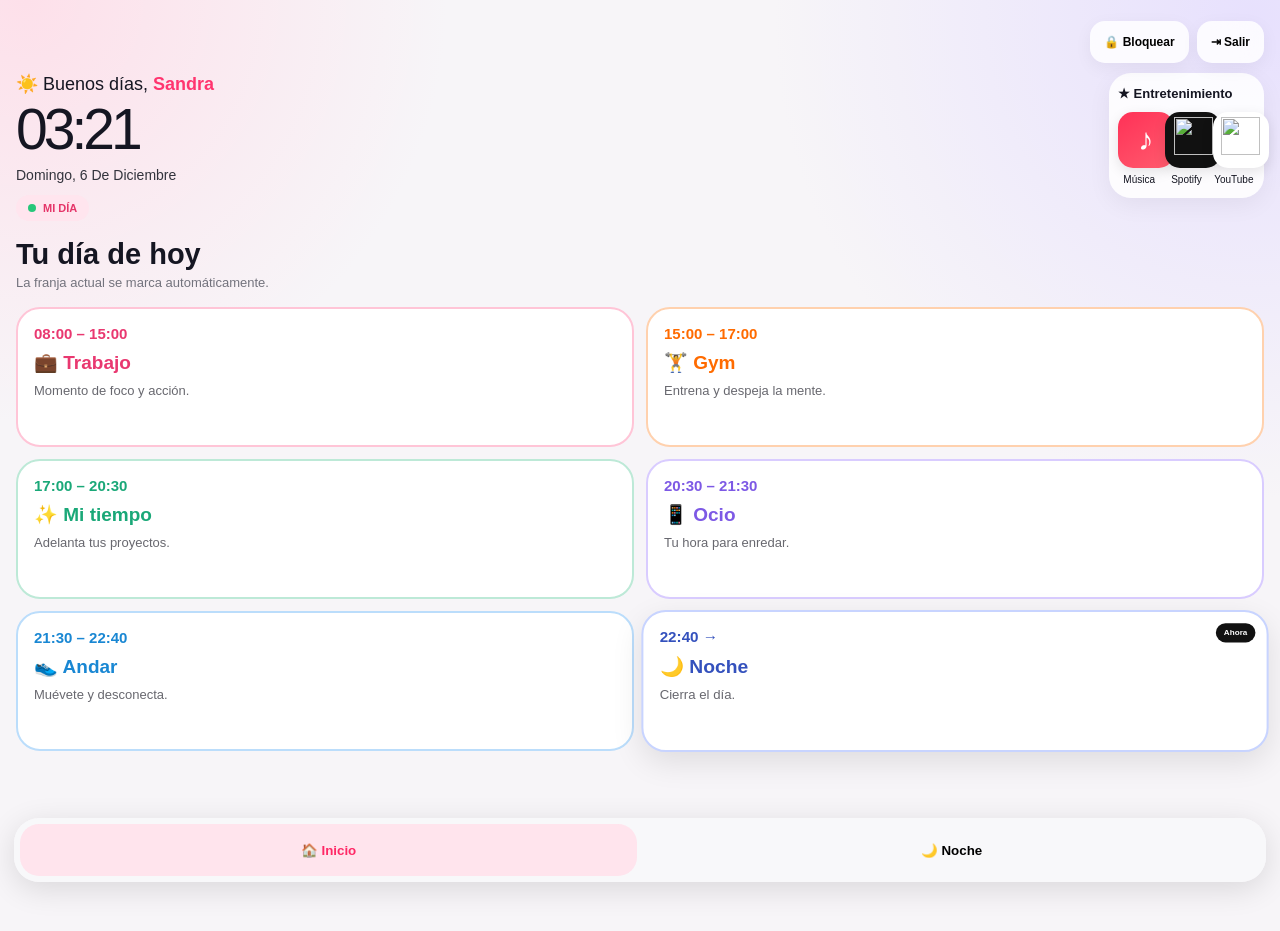
==== index.html @ e6204b16 "Actualizar index.html" ====
<!DOCTYPE html>
<html lang="es">
<head>

<meta charset="UTF-8">

<meta
  name="viewport"
  content="width=device-width, initial-scale=1.0, viewport-fit=cover, user-scalable=no"
>

<meta name="apple-mobile-web-app-capable" content="yes">
<meta name="apple-mobile-web-app-status-bar-style" content="black-translucent">
<meta name="apple-mobile-web-app-title" content="Mi Inicio">

<title>Mi Inicio</title>

<style>

:root{
  --bg:#f7f5f8;
  --card:rgba(255,255,255,.9);
  --text:#151622;
  --secondary:#73737d;
  --pink:#ff356f;
  --purple:#7657ec;
  --green:#22bd7b;
  --orange:#ff7400;
  --blue:#168bd9;
}

*{
  box-sizing:border-box;
  -webkit-tap-highlight-color:transparent;
}

html,
body{
  margin:0;
  min-height:100%;
}

body{
  font-family:
    -apple-system,
    BlinkMacSystemFont,
    "SF Pro Display",
    "Helvetica Neue",
    Arial,
    sans-serif;

  color:var(--text);

  background:
    radial-gradient(
      circle at 2% 0%,
      rgba(255,218,230,.78),
      transparent 27%
    ),
    radial-gradient(
      circle at 98% 2%,
      rgba(226,218,255,.76),
      transparent 31%
    ),
    var(--bg);

  padding:
    calc(env(safe-area-inset-top) + 21px)
    16px
    calc(env(safe-area-inset-bottom) + 180px);
}


/* =========================
   ARRIBA
========================= */

.top-actions{
  display:flex;
  justify-content:flex-end;
  gap:8px;
  margin-bottom:10px;
}

.top-action{
  border:0;
  min-height:42px;
  padding:0 14px;
  border-radius:15px;
  background:rgba(255,255,255,.84);
  backdrop-filter:blur(22px);
  font-size:12px;
  font-weight:700;
  box-shadow:0 5px 18px rgba(0,0,0,.05);
}


/* =========================
   HERO
========================= */

.hero{
  display:grid;
  grid-template-columns:minmax(0,1fr) 155px;
  gap:13px;
  align-items:start;
  margin-bottom:17px;
}

.greeting{
  font-size:18px;
}

.greeting-name{
  color:var(--pink);
  font-weight:750;
}

.big-time{
  margin-top:7px;
  font-size:57px;
  line-height:.95;
  font-weight:520;
  letter-spacing:-4px;
}

.date{
  margin-top:11px;
  color:#33343d;
  font-size:14px;
  text-transform:capitalize;
}

.mode-pill{
  display:inline-flex;
  align-items:center;
  gap:7px;
  margin-top:12px;
  padding:7px 12px;
  border-radius:999px;
  background:#ffe5ee;
  color:#e53569;
  font-size:11px;
  font-weight:850;
  text-transform:uppercase;
}

.mode-dot{
  width:8px;
  height:8px;
  border-radius:50%;
  background:#27c77a;
}


/* =========================
   ENTRETENIMIENTO
========================= */

.entertainment-card{
  padding:13px 9px;
  border-radius:22px;
  background:rgba(255,255,255,.88);
  box-shadow:0 7px 24px rgba(0,0,0,.055);
}

.entertainment-title{
  margin-bottom:11px;
  font-size:13px;
  font-weight:800;
}

.entertainment-grid{
  display:grid;
  grid-template-columns:repeat(3,1fr);
  gap:5px;
}


/* =========================
   GENERALES
========================= */

.mode-screen{
  display:none;
}

.mode-screen.active{
  display:block;
}

.card{
  margin-bottom:15px;
  padding:16px;
  border-radius:24px;
  background:var(--card);
  box-shadow:0 8px 27px rgba(0,0,0,.05);
}

.card-heading{
  display:flex;
  align-items:center;
  justify-content:space-between;
  gap:10px;
  margin-bottom:15px;
}

.heading-left{
  font-size:17px;
  font-weight:850;
}


/* =========================
   APPS
========================= */

.app-grid{
  display:grid;
  grid-template-columns:repeat(4,1fr);
  gap:19px 8px;
}

.app{
  min-width:0;
  text-align:center;
  cursor:pointer;
}

.icon{
  position:relative;
  width:56px;
  height:56px;
  margin:auto;
  display:flex;
  align-items:center;
  justify-content:center;
  overflow:hidden;
  border-radius:15px;
  background:white;
  box-shadow:0 4px 13px rgba(0,0,0,.10);
}

.icon img{
  width:100%;
  height:100%;
  object-fit:contain;
}

.app-name{
  margin-top:6px;
  overflow:hidden;
  white-space:nowrap;
  text-overflow:ellipsis;
  font-size:10px;
}


/* =========================
   ICONOS
========================= */

.whatsapp-icon{
  background:#25D366;
}

.whatsapp-icon img{
  width:78%;
  height:78%;
}

.business-icon{
  background:#25D366;
}

.business-b{
  position:absolute;
  color:white;
  font-size:26px;
  font-weight:900;
}

.phone-icon{
  background:linear-gradient(145deg,#5be36e,#23c844);
  color:white;
  font-size:29px;
}

.time-icon{
  background:linear-gradient(145deg,#56c9a4,#159978);
}

.time-check{
  width:33px;
  height:33px;
  display:flex;
  align-items:center;
  justify-content:center;
  border:4px solid #202d2b;
  border-radius:50%;
  color:#202d2b;
  font-size:20px;
  font-weight:900;
}

.music-icon{
  background:linear-gradient(145deg,#ff3157,#ff5c6e);
  color:white;
  font-size:31px;
}

.spotify-icon{
  background:#111;
}

.spotify-icon img{
  width:83%;
  height:83%;
}

.youtube-icon{
  background:white;
}

.youtube-icon img{
  width:83%;
  height:83%;
}

.chatgpt-icon{
  background:#111;
}

.chatgpt-icon img{
  width:72%;
  height:72%;
  filter:invert(1);
}

.github-icon img,
.teams-icon img,
.outlook-icon img,
.safari-icon img{
  width:88%;
  height:88%;
}

.nuki-icon{
  background:#050505;
}

.nuki-ring{
  width:36px;
  height:36px;
  border:3px solid white;
  border-radius:50%;
}

.wibox-icon{
  background:linear-gradient(#37a6df,#168acb);
  color:white;
  font-size:27px;
  font-weight:900;
}


/* =========================
   APPLE
========================= */

.calendar-icon{
  display:block;
  padding-top:5px;
  background:white;
}

.cal-day{
  color:#e52e39;
  font-size:9px;
  font-weight:900;
}

.cal-number{
  color:#111;
  font-size:28px;
  line-height:32px;
}

.clock-icon{
  background:white;
}

.clock-face{
  width:43px;
  height:43px;
  border-radius:50%;
  border:2px solid #111;
  position:relative;
}

.clock-face:before{
  content:"";
  position:absolute;
  width:2px;
  height:13px;
  left:20px;
  top:8px;
  background:#111;
  transform:rotate(15deg);
  transform-origin:bottom;
}

.clock-face:after{
  content:"";
  position:absolute;
  width:13px;
  height:2px;
  left:20px;
  top:20px;
  background:#111;
  transform:rotate(35deg);
  transform-origin:left;
}

.notes-icon{
  display:block;
  background:white;
}

.notes-yellow{
  height:14px;
  background:#ffd93f;
}

.note-line{
  height:1px;
  margin:7px 7px 0;
  background:#d6d6d6;
}

.find-icon{
  background:
    radial-gradient(
      circle,
      #216be6 0 13%,
      #56d7d0 14% 27%,
      #58bf6c 28% 46%,
      #e5f4ec 47% 59%,
      white 60%
    );
}

.messages-icon{
  background:linear-gradient(#65ed73,#23c745);
  color:white;
  font-size:27px;
}

.password-icon{
  background:#202020;
  color:white;
  font-size:25px;
}

.mail-icon{
  background:linear-gradient(#78beff,#2487eb);
  color:white;
  font-size:27px;
}

.photos-icon{
  background:white;
  font-size:30px;
}

.camera-icon{
  background:linear-gradient(#ececec,#bfc2c6);
}

.camera-lens{
  width:34px;
  height:34px;
  border-radius:50%;
  background:
    radial-gradient(
      circle,
      #161c24 0 18%,
      #3a4964 19% 34%,
      #11151c 35% 55%,
      #83878f 56% 62%,
      #222 63%
    );
}


/* =========================
   GOOGLE
========================= */

.gmail-icon img,
.drive-icon img,
.auth-icon img,
.docs-icon img{
  width:78%;
  height:78%;
}


/* =========================
   GYM
========================= */

.instagram-icon img,
.tiktok-icon img,
.strava-icon img{
  width:100%;
  height:100%;
}

.fitness-icon{
  background:#111;
  color:white;
  font-size:30px;
}

.myenjoy-icon{
  background:#f4553d;
  color:white;
  font-size:30px;
  font-weight:900;
}

.sheets-icon{
  background:#20a464;
  color:white;
  font-size:24px;
  font-weight:850;
}


/* =========================
   INICIO
========================= */

.day-title{
  margin:4px 0 4px;
  font-size:29px;
  font-weight:900;
}

.day-subtitle{
  margin-bottom:17px;
  color:var(--secondary);
  font-size:13px;
}

.day-grid{
  display:grid;
  grid-template-columns:repeat(2,1fr);
  gap:12px;
}

.day-card{
  position:relative;
  min-height:140px;
  padding:16px;
  border-radius:24px;
  background:white;
  border:2px solid #eee;
}

.day-card.current{
  transform:scale(1.015);
  box-shadow:0 10px 30px rgba(0,0,0,.10);
}

.current-badge{
  display:none;
  position:absolute;
  right:11px;
  top:11px;
  padding:5px 8px;
  border-radius:999px;
  background:#111;
  color:white;
  font-size:8px;
  font-weight:850;
}

.day-card.current .current-badge{
  display:block;
}

.day-hours{
  margin-bottom:9px;
  font-size:15px;
  font-weight:900;
}

.day-name{
  margin-bottom:8px;
  font-size:19px;
  font-weight:900;
}

.day-description{
  color:#68686f;
  font-size:13px;
  line-height:1.4;
}

.day-work{
  border-color:#ffc5d7;
}

.day-work .day-hours,
.day-work .day-name{
  color:#e93870;
}

.day-gym{
  border-color:#ffd1ae;
}

.day-gym .day-hours,
.day-gym .day-name{
  color:#ff6b00;
}

.day-personal{
  border-color:#bde9d7;
}

.day-personal .day-hours,
.day-personal .day-name{
  color:#1aa878;
}

.day-ocio{
  border-color:#d9ccff;
}

.day-ocio .day-hours,
.day-ocio .day-name{
  color:#7d59e5;
}

.day-walk{
  border-color:#bbddfb;
}

.day-walk .day-hours,
.day-walk .day-name{
  color:#1987d3;
}

.day-sleep{
  border-color:#c8d4ff;
}

.day-sleep .day-hours,
.day-sleep .day-name{
  color:#3451bd;
}


/* =========================
   POMODORO
========================= */

.pomo-label{
  color:var(--pink);
  font-size:14px;
  font-weight:900;
}

.pomo-layout{
  display:flex;
  align-items:center;
  justify-content:space-between;
  margin-top:12px;
}

.pomo-time{
  font-size:44px;
  letter-spacing:-2px;
}

.pomo-state{
  display:inline-flex;
  margin-top:8px;
  padding:6px 10px;
  border-radius:999px;
  background:#ffe5ed;
  font-size:11px;
}

.pomo-right{
  display:flex;
  align-items:center;
  gap:9px;
}

.play-button{
  width:72px;
  height:72px;
  border-radius:50%;
  border:7px solid #ffdbe6;
  background:white;
  color:var(--pink);
  font-size:26px;
}

.reset-button{
  width:38px;
  height:38px;
  border:0;
  border-radius:50%;
  background:white;
}

.sessions{
  text-align:center;
  color:var(--secondary);
  font-size:11px;
  margin-bottom:7px;
}


/* =========================
   DAILY
========================= */

.daily{
  display:none;
  align-items:center;
  justify-content:space-between;
  margin-bottom:15px;
  padding:14px;
  border-radius:20px;
  background:#f1edff;
}

.daily.show{
  display:flex;
}

.daily-left{
  display:flex;
  align-items:center;
  gap:10px;
}

.daily-logo{
  width:38px;
}

.daily-title{
  color:#4530c9;
  font-size:14px;
  font-weight:850;
}

.daily-subtitle{
  color:#777;
  font-size:11px;
}

.daily-button{
  border:0;
  border-radius:13px;
  padding:9px 12px;
  background:#7657ec;
  color:white;
}


/* =========================
   CONTADOR
========================= */

.slot-timer{
  margin-bottom:17px;
  padding:18px;
  border-radius:24px;
  background:white;
}

.slot-timer-header{
  display:flex;
  justify-content:space-between;
  align-items:center;
}

.slot-title{
  font-size:14px;
  font-weight:850;
}

.slot-status{
  padding:6px 9px;
  border-radius:999px;
  background:#f0eef4;
  font-size:9px;
}

.slot-countdown{
  margin-top:12px;
  font-size:46px;
  letter-spacing:-2px;
}

.slot-end{
  margin-top:8px;
  color:var(--secondary);
  font-size:12px;
}


/* =========================
   DESPLEGABLES
========================= */

.chevron{
  width:32px;
  height:32px;
  border:0;
  border-radius:50%;
  background:#f0f0f3;
  font-size:18px;
}

.chevron.open{
  transform:rotate(180deg);
}

.collapsible{
  max-height:900px;
  overflow:hidden;
  opacity:1;
  transition:.3s;
}

.collapsible.closed{
  max-height:0;
  opacity:0;
}


/* =========================
   TEXTOS PÁGINAS
========================= */

.page-title{
  font-size:30px;
  font-weight:900;
}

.page-subtitle{
  margin:5px 0 20px;
  color:var(--secondary);
  font-size:14px;
}

.ideas{
  display:grid;
  gap:11px;
}

.idea{
  padding:15px;
  border-radius:18px;
  background:white;
}

.strong-message{
  margin-top:16px;
  padding:16px;
  border-radius:19px;
  background:#111;
  color:white;
  font-weight:700;
}


/* =========================
   BLOQUEO
========================= */

.lock-screen{
  position:fixed;
  inset:0;
  z-index:9999;
  display:none;
  align-items:center;
  justify-content:center;
  background:#f5f3f7;
  text-align:center;
}

.lock-screen.show{
  display:flex;
}

.lock-title{
  font-size:30px;
  font-weight:900;
}

.unlock-button{
  margin-top:20px;
  padding:15px 40px;
  border:0;
  border-radius:16px;
  background:#111;
  color:white;
}


/* =========================
   NAV
========================= */

.bottom-nav{
  position:fixed;
  z-index:100;
  left:14px;
  right:14px;
  bottom:calc(env(safe-area-inset-bottom) + 18px);

  display:grid;
  grid-template-columns:1fr 1fr;
  gap:6px;

  padding:6px;

  border-radius:25px;

  background:rgba(248,248,250,.94);
  backdrop-filter:blur(28px);

  box-shadow:0 7px 31px rgba(0,0,0,.12);
}

.bottom-nav button{
  border:0;
  min-height:52px;
  border-radius:19px;
  font-weight:750;
  background:transparent;
}

.bottom-nav button.active{
  background:#ffe4ed;
  color:#ff2866;
}

.current-nav.active{
  background:#111 !important;
  color:white !important;
}


/* =========================
   RESPONSIVE
========================= */

@media(max-width:390px){

  body{
    padding-left:13px;
    padding-right:13px;
    padding-bottom:
      calc(env(safe-area-inset-bottom) + 175px);
  }

  .hero{
    grid-template-columns:minmax(0,1fr) 142px;
    gap:9px;
  }

  .big-time{
    font-size:50px;
  }

  .icon{
    width:51px;
    height:51px;
  }

}

</style>
</head>

<body>


<!-- BLOQUEO -->

<div
  id="lockScreen"
  class="lock-screen"
>
  <div>
    <div style="font-size:50px;">🔒</div>
    <div class="lock-title">Mi Inicio</div>

    <button
      class="unlock-button"
      onclick="unlockApp()"
    >
      Volver a entrar
    </button>
  </div>
</div>


<!-- ARRIBA -->

<div class="top-actions">

  <button
    class="top-action"
    onclick="lockApp()"
  >
    🔒 Bloquear
  </button>

  <button
    class="top-action"
    onclick="lockApp()"
  >
    ⇥ Salir
  </button>

</div>


<!-- HERO -->

<div class="hero">

  <div>

    <div class="greeting">
      ☀️ Buenos días,
      <span class="greeting-name">
        Sandra
      </span>
    </div>

    <div
      id="bigTime"
      class="big-time"
    >
      08:00
    </div>

    <div
      id="date"
      class="date"
    ></div>

    <div class="mode-pill">

      <span class="mode-dot"></span>

      <span id="modeName">
        Mi día
      </span>

    </div>

  </div>


  <!-- ENTRETENIMIENTO -->

  <div class="entertainment-card">

    <div class="entertainment-title">
      ★ Entretenimiento
    </div>

    <div class="entertainment-grid">


      <div
        class="app"
        onclick="launchDirect('music://')"
      >
        <div class="icon music-icon">♪</div>
        <div class="app-name">Música</div>
      </div>


      <div
        class="app"
        onclick="launchDirect('spotify://')"
      >
        <div class="icon spotify-icon">
          <img src="https://api.iconify.design/logos/spotify-icon.svg">
        </div>
        <div class="app-name">Spotify</div>
      </div>


      <div
        class="app"
        onclick="launchDirect('youtube://')"
      >
        <div class="icon youtube-icon">
          <img src="https://api.iconify.design/logos/youtube-icon.svg">
        </div>
        <div class="app-name">YouTube</div>
      </div>


    </div>
  </div>

</div>


<!-- =====================================================
     INICIO
===================================================== -->

<div
  id="homeMode"
  class="mode-screen active"
>

  <h1 class="day-title">
    Tu día de hoy
  </h1>

  <div class="day-subtitle">
    La franja actual se marca automáticamente.
  </div>


  <div class="day-grid">


    <div
      id="day-work"
      class="day-card day-work"
      onclick="showMode('work')"
    >

      <div class="current-badge">
        Ahora
      </div>

      <div class="day-hours">
        08:00 – 15:00
      </div>

      <div class="day-name">
        💼 Trabajo
      </div>

      <div class="day-description">
        Momento de foco y acción.
      </div>

    </div>


    <div
      id="day-gym"
      class="day-card day-gym"
      onclick="showMode('gym')"
    >

      <div class="current-badge">
        Ahora
      </div>

      <div class="day-hours">
        15:00 – 17:00
      </div>

      <div class="day-name">
        🏋️ Gym
      </div>

      <div class="day-description">
        Entrena y despeja la mente.
      </div>

    </div>


    <div
      id="day-personal"
      class="day-card day-personal"
      onclick="showMode('personal')"
    >

      <div class="current-badge">
        Ahora
      </div>

      <div class="day-hours">
        17:00 – 20:30
      </div>

      <div class="day-name">
        ✨ Mi tiempo
      </div>

      <div class="day-description">
        Adelanta tus proyectos.
      </div>

    </div>


    <div
      id="day-ocio"
      class="day-card day-ocio"
      onclick="showMode('ocio')"
    >

      <div class="current-badge">
        Ahora
      </div>

      <div class="day-hours">
        20:30 – 21:30
      </div>

      <div class="day-name">
        📱 Ocio
      </div>

      <div class="day-description">
        Tu hora para enredar.
      </div>

    </div>


    <div
      id="day-walk"
      class="day-card day-walk"
      onclick="showMode('walk')"
    >

      <div class="current-badge">
        Ahora
      </div>

      <div class="day-hours">
        21:30 – 22:40
      </div>

      <div class="day-name">
        👟 Andar
      </div>

      <div class="day-description">
        Muévete y desconecta.
      </div>

    </div>


    <div
      id="day-sleep"
      class="day-card day-sleep"
      onclick="showMode('sleep')"
    >

      <div class="current-badge">
        Ahora
      </div>

      <div class="day-hours">
        22:40 →
      </div>

      <div class="day-name">
        🌙 Noche
      </div>

      <div class="day-description">
        Cierra el día.
      </div>

    </div>


  </div>

</div>


<!-- =====================================================
     TRABAJO
===================================================== -->

<div
  id="workMode"
  class="mode-screen"
>


<!-- DAILY -->

<div
  id="dailyReminder"
  class="daily"
>

  <div class="daily-left">

    <img
      class="daily-logo"
      src="https://api.iconify.design/logos/microsoft-teams.svg"
    >

    <div>

      <div class="daily-title">
        Daily en breve
      </div>

      <div class="daily-subtitle">
        09:00 · Reunión
      </div>

    </div>

  </div>

  <button
    class="daily-button"
    onclick="launchDirect('msteams://')"
  >
    Teams
  </button>

</div>


<!-- POMODORO -->

<div class="card">

  <div class="pomo-label">
    POMODORO
  </div>

  <div class="pomo-layout">

    <div>

      <div
        id="pomoTime"
        class="pomo-time"
      >
        25:00
      </div>

      <div
        id="pomoState"
        class="pomo-state"
      >
        ● Concentración
      </div>

    </div>


    <div class="pomo-right">

      <button
        id="playButton"
        class="play-button"
        onclick="togglePomodoro()"
      >
        ▶
      </button>


      <div>

        <div class="sessions">
          🍅
          <span id="sessions">0</span>
        </div>

        <button
          class="reset-button"
          onclick="resetPomodoro()"
        >
          ↻
        </button>

      </div>

    </div>

  </div>

</div>


<!-- CONECTIVIDAD -->

<section class="card">

<div class="card-heading">
  <div class="heading-left">
    📶 Conectividad
  </div>
</div>


<div class="app-grid">


<!-- WHATSAPP -->

<div
  class="app"
  onclick="launchShortcut('Abrir WhatsApp')"
>

  <div class="icon whatsapp-icon">

    <img
      src="https://api.iconify.design/logos/whatsapp-icon.svg"
    >

  </div>

  <div class="app-name">
    WhatsApp
  </div>

</div>


<!-- BUSINESS -->

<div
  class="app"
  onclick="launchShortcut('Abrir WhatsApp Business')"
>

  <div class="icon business-icon">

    <img
      src="https://api.iconify.design/logos/whatsapp-icon.svg"
      style="width:82%;height:82%;"
    >

    <span class="business-b">
      B
    </span>

  </div>

  <div class="app-name">
    WA Business
  </div>

</div>


<!-- TELÉFONO -->

<div
  class="app"
  onclick="launchShortcut('Abrir Telefono')"
>

  <div class="icon phone-icon">
    ☎
  </div>

  <div class="app-name">
    Llamadas
  </div>

</div>


<!-- TEAMS -->

<div
  class="app"
  onclick="launchDirect('msteams://')"
>

  <div class="icon teams-icon">

    <img
      src="https://api.iconify.design/logos/microsoft-teams.svg"
    >

  </div>

  <div class="app-name">
    Teams
  </div>

</div>


<!-- TIEMPO JORNADA -->

<div
  class="app"
  onclick="launchShortcut('Abrir Tiempo Jornada')"
>

  <div class="icon time-icon">
    <div class="time-check">✓</div>
  </div>

  <div class="app-name">
    Tiempo Jornada
  </div>

</div>


<!-- OUTLOOK -->

<div
  class="app"
  onclick="launchDirect('ms-outlook://')"
>

  <div class="icon outlook-icon">

    <img
      src="https://api.iconify.design/logos/microsoft-outlook.svg"
    >

  </div>

  <div class="app-name">
    Outlook
  </div>

</div>


<!-- GITHUB -->

<div
  class="app"
  onclick="openExternalWeb('https://github.com')"
>

  <div class="icon github-icon">

    <img
      src="https://api.iconify.design/logos/github-icon.svg"
    >

  </div>

  <div class="app-name">
    GitHub
  </div>

</div>


<!-- CHATGPT -->

<div
  class="app"
  onclick="launchWithFallback(
    'chatgpt://',
    null,
    'https://chatgpt.com'
  )"
>

  <div class="icon chatgpt-icon">

    <img
      src="https://api.iconify.design/simple-icons/openai.svg"
    >

  </div>

  <div class="app-name">
    ChatGPT
  </div>

</div>


<!-- SAFARI -->

<div
  class="app"
  onclick="openExternalWeb('https://www.google.com')"
>

  <div class="icon safari-icon">

    <img
      src="https://api.iconify.design/logos/safari.svg"
    >

  </div>

  <div class="app-name">
    Safari
  </div>

</div>


</div>

</section>


<!-- IPHONE -->

<section class="card">

<div class="card-heading">

  <div class="heading-left">
    📱 iPhone
  </div>

  <button
    id="iphoneArrow"
    class="chevron"
    onclick="toggleSection(
      'iphoneApps',
      'iphoneArrow'
    )"
  >
    ⌄
  </button>

</div>


<div
  id="iphoneApps"
  class="collapsible closed"
>

<div class="app-grid">


<!-- Calendario -->

<div
  class="app"
  onclick="launchDirect('calshow://')"
>

  <div class="icon calendar-icon">

    <div class="cal-day">
      HOY
    </div>

    <div
      id="calendarDay"
      class="cal-number"
    >
      18
    </div>

  </div>

  <div class="app-name">
    Calendario
  </div>

</div>


<!-- Reloj -->

<div
  class="app"
  onclick="launchDirect('clock-alarm://')"
>

  <div class="icon clock-icon">

    <div class="clock-face"></div>

  </div>

  <div class="app-name">
    Reloj
  </div>

</div>


<!-- Notas -->

<div
  class="app"
  onclick="launchDirect('mobilenotes://')"
>

  <div class="icon notes-icon">

    <div class="notes-yellow"></div>

    <div class="note-line"></div>
    <div class="note-line"></div>
    <div class="note-line"></div>

  </div>

  <div class="app-name">
    Notas
  </div>

</div>


<!-- Buscar -->

<div
  class="app"
  onclick="launchShortcut('Abrir Buscar')"
>

  <div class="icon find-icon"></div>

  <div class="app-name">
    Buscar
  </div>

</div>


<!-- Mensajes -->

<div
  class="app"
  onclick="launchDirect('sms://')"
>

  <div class="icon messages-icon">
    ●
  </div>

  <div class="app-name">
    Mensajes
  </div>

</div>


<!-- Contraseñas -->

<div
  class="app"
  onclick="launchShortcut('Abrir Contrasenas')"
>

  <div class="icon password-icon">
    🔑
  </div>

  <div class="app-name">
    Contraseñas
  </div>

</div>


<!-- Mail -->

<div
  class="app"
  onclick="launchShortcut('Abrir Mail')"
>

  <div class="icon mail-icon">
    ✉
  </div>

  <div class="app-name">
    Mail
  </div>

</div>


<!-- Fotos -->

<div
  class="app"
  onclick="launchDirect('photos-redirect://')"
>

  <div class="icon photos-icon">
    🌈
  </div>

  <div class="app-name">
    Fotos
  </div>

</div>


<!-- Cámara -->

<div
  class="app"
  onclick="launchShortcut('Abrir Camara')"
>

  <div class="icon camera-icon">

    <div class="camera-lens"></div>

  </div>

  <div class="app-name">
    Cámara
  </div>

</div>


</div>
</div>

</section>


<!-- GOOGLE -->

<section class="card">

<div class="card-heading">

  <div class="heading-left">
    🌈 Google
  </div>

  <button
    id="googleArrow"
    class="chevron"
    onclick="toggleSection(
      'googleApps',
      'googleArrow'
    )"
  >
    ⌄
  </button>

</div>


<div
  id="googleApps"
  class="collapsible closed"
>

<div class="app-grid">


<div
  class="app"
  onclick="launchDirect('googlegmail://')"
>
  <div class="icon gmail-icon">
    <img src="https://api.iconify.design/logos/google-gmail.svg">
  </div>
  <div class="app-name">Gmail</div>
</div>


<div
  class="app"
  onclick="launchDirect('googledrive://')"
>
  <div class="icon drive-icon">
    <img src="https://api.iconify.design/logos/google-drive.svg">
  </div>
  <div class="app-name">Drive</div>
</div>


<div
  class="app"
  onclick="launchDirect('googleauthenticator://')"
>
  <div class="icon auth-icon">
    <img src="https://api.iconify.design/logos/google-icon.svg">
  </div>
  <div class="app-name">Authenticator</div>
</div>


<div
  class="app"
  onclick="launchDirect('googledocs://')"
>
  <div class="icon docs-icon">
    <img src="https://api.iconify.design/logos/google-drive.svg">
  </div>
  <div class="app-name">Documentos</div>
</div>


</div>
</div>

</section>


<!-- PUERTAS -->

<section class="card">

<div class="card-heading">

  <div class="heading-left">
    🚪 Puertas
  </div>

</div>


<div class="app-grid">


<div
  class="app"
  onclick="launchDirect('nuki://')"
>

  <div class="icon nuki-icon">
    <div class="nuki-ring"></div>
  </div>

  <div class="app-name">
    Nuki
  </div>

</div>


<div
  class="app"
  onclick="launchShortcut('Abrir WiBox')"
>

  <div class="icon wibox-icon">
    W
  </div>

  <div class="app-name">
    Wi-Box
  </div>

</div>


</div>

</section>

</div>


<!-- =====================================================
     GYM
===================================================== -->

<div
  id="gymMode"
  class="mode-screen"
>

<div class="slot-timer">

  <div class="slot-timer-header">

    <div class="slot-title">
      Tiempo de Gym
    </div>

    <div
      id="gymTimerStatus"
      class="slot-status"
    >
      15:00 – 17:00
    </div>

  </div>

  <div
    id="gymCountdown"
    class="slot-countdown"
  >
    02:00:00
  </div>

  <div
    id="gymTimerText"
    class="slot-end"
  ></div>

</div>


<div class="card">

  <div class="page-title">
    Gym
  </div>

  <div class="page-subtitle">
    Entrena tu cuerpo y despeja la cabeza.
  </div>


  <div class="app-grid">


<div
  class="app"
  onclick="launchShortcut('Abrir WhatsApp')"
>
  <div class="icon whatsapp-icon">
    <img src="https://api.iconify.design/logos/whatsapp-icon.svg">
  </div>
  <div class="app-name">WhatsApp</div>
</div>


<div
  class="app"
  onclick="launchDirect('music://')"
>
  <div class="icon music-icon">♪</div>
  <div class="app-name">Música</div>
</div>


<div
  class="app"
  onclick="launchDirect('spotify://')"
>
  <div class="icon spotify-icon">
    <img src="https://api.iconify.design/logos/spotify-icon.svg">
  </div>
  <div class="app-name">Spotify</div>
</div>


<div
  class="app"
  onclick="launchDirect('googledrive://')"
>
  <div class="icon drive-icon">
    <img src="https://api.iconify.design/logos/google-drive.svg">
  </div>
  <div class="app-name">Drive</div>
</div>


<div
  class="app"
  onclick="launchDirect('googlesheets://')"
>
  <div class="icon sheets-icon">S</div>
  <div class="app-name">Hojas cálculo</div>
</div>


<div
  class="app"
  onclick="launchShortcut('Abrir Camara')"
>
  <div class="icon camera-icon">
    <div class="camera-lens"></div>
  </div>
  <div class="app-name">Cámara</div>
</div>


<div
  class="app"
  onclick="launchDirect('mobilenotes://')"
>
  <div class="icon notes-icon">
    <div class="notes-yellow"></div>
    <div class="note-line"></div>
  </div>
  <div class="app-name">Notas</div>
</div>


<div
  class="app"
  onclick="launchDirect('photos-redirect://')"
>
  <div class="icon photos-icon">🌈</div>
  <div class="app-name">Fotos</div>
</div>


<div
  class="app"
  onclick="launchDirect('instagram://')"
>
  <div class="icon instagram-icon">
    <img src="https://api.iconify.design/skill-icons/instagram.svg">
  </div>
  <div class="app-name">Instagram</div>
</div>


<div
  class="app"
  onclick="launchDirect('tiktok://')"
>
  <div class="icon tiktok-icon">
    <img src="https://api.iconify.design/logos/tiktok-icon.svg">
  </div>
  <div class="app-name">TikTok</div>
</div>


<div
  class="app"
  onclick="launchShortcut('Abrir Fitness')"
>
  <div class="icon fitness-icon">◎</div>
  <div class="app-name">Fitness</div>
</div>


<div
  class="app"
  onclick="launchShortcut('Abrir My Enjoy')"
>
  <div class="icon myenjoy-icon">e</div>
  <div class="app-name">My Enjoy</div>
</div>


  </div>

</div>

</div>


<!-- =====================================================
     MI TIEMPO
===================================================== -->

<div
  id="personalMode"
  class="mode-screen"
>

<div class="slot-timer">

  <div class="slot-timer-header">

    <div class="slot-title">
      Mi tiempo
    </div>

    <div
      id="personalTimerStatus"
      class="slot-status"
    >
      17:00 – 20:30
    </div>

  </div>

  <div
    id="personalCountdown"
    class="slot-countdown"
  >
    03:30:00
  </div>

  <div
    id="personalTimerText"
    class="slot-end"
  ></div>

</div>


<div class="card">

  <div class="page-title">
    Mi tiempo
  </div>

  <div class="page-subtitle">
    Esta franja es para adelantar tus proyectos y tus cosas.
  </div>

</div>

</div>


<!-- =====================================================
     OCIO
===================================================== -->

<div
  id="ocioMode"
  class="mode-screen"
>

<div class="slot-timer">

  <div class="slot-timer-header">

    <div class="slot-title">
      Tu rato de ocio
    </div>

    <div
      id="ocioTimerStatus"
      class="slot-status"
    >
      20:30 – 21:30
    </div>

  </div>

  <div
    id="ocioCountdown"
    class="slot-countdown"
  >
    01:00:00
  </div>

  <div
    id="ocioTimerText"
    class="slot-end"
  ></div>

</div>


<div class="card">

  <div class="page-title">
    Si quieres enredar, es tu momento.
  </div>

  <div class="page-subtitle">
    Esta hora es para descansar y enredar sin culpa.
  </div>


  <div class="app-grid">


<div
  class="app"
  onclick="launchDirect('instagram://')"
>
  <div class="icon instagram-icon">
    <img src="https://api.iconify.design/skill-icons/instagram.svg">
  </div>
  <div class="app-name">Instagram</div>
</div>


<div
  class="app"
  onclick="launchDirect('tiktok://')"
>
  <div class="icon tiktok-icon">
    <img src="https://api.iconify.design/logos/tiktok-icon.svg">
  </div>
  <div class="app-name">TikTok</div>
</div>


<div
  class="app"
  onclick="launchDirect('youtube://')"
>
  <div class="icon youtube-icon">
    <img src="https://api.iconify.design/logos/youtube-icon.svg">
  </div>
  <div class="app-name">YouTube</div>
</div>


<div
  class="app"
  onclick="launchDirect('spotify://')"
>
  <div class="icon spotify-icon">
    <img src="https://api.iconify.design/logos/spotify-icon.svg">
  </div>
  <div class="app-name">Spotify</div>
</div>


  </div>


  <br>

  <div
    id="ideas"
    class="ideas"
  ></div>


  <div class="strong-message">
    Y ve mentalizándote que vas a ir a andar. No es una elección, es una decisión.
  </div>

</div>

</div>


<!-- =====================================================
     ANDAR
===================================================== -->

<div
  id="walkMode"
  class="mode-screen"
>

<div class="slot-timer">

  <div class="slot-timer-header">

    <div class="slot-title">
      Paseo
    </div>

    <div
      id="walkTimerStatus"
      class="slot-status"
    >
      21:30 – 22:40
    </div>

  </div>

  <div
    id="walkCountdown"
    class="slot-countdown"
  >
    01:10:00
  </div>

  <div
    id="walkTimerText"
    class="slot-end"
  ></div>

</div>


<div class="card">

  <div class="page-title">
    Andar
  </div>

  <div class="app-grid">


<div
  class="app"
  onclick="launchDirect('strava://')"
>
  <div class="icon strava-icon">
    <img src="https://api.iconify.design/logos/strava-icon.svg">
  </div>
  <div class="app-name">Strava</div>
</div>


<div
  class="app"
  onclick="launchDirect('music://')"
>
  <div class="icon music-icon">♪</div>
  <div class="app-name">Música</div>
</div>


<div
  class="app"
  onclick="launchDirect('spotify://')"
>
  <div class="icon spotify-icon">
    <img src="https://api.iconify.design/logos/spotify-icon.svg">
  </div>
  <div class="app-name">Spotify</div>
</div>


<div
  class="app"
  onclick="launchShortcut('Abrir Fitness')"
>
  <div class="icon fitness-icon">◎</div>
  <div class="app-name">Fitness</div>
</div>


  </div>

</div>

</div>


<!-- =====================================================
     NOCHE
===================================================== -->

<div
  id="sleepMode"
  class="mode-screen"
>

<div class="card">

  <div class="page-title">
    Ala guapa.
  </div>

  <div class="page-subtitle">
    A ducharte, skincare, dientes y a dormir.
  </div>


  <div class="ideas">

    <div class="idea">
      🚿 Ducha
    </div>

    <div class="idea">
      🧴 Skincare
    </div>

    <div class="idea">
      🪥 Dientes
    </div>

    <div class="idea">
      🎒 Preparar mañana
    </div>

    <div class="idea">
      🌙 A dormir
    </div>

  </div>

</div>

</div>


<!-- NAV -->

<nav class="bottom-nav">

<button
  id="homeButton"
  class="active"
  onclick="showHome()"
>
  🏠 Inicio
</button>


<button
  id="currentModeButton"
  class="current-nav"
  onclick="openCurrentMode()"
>
  💼 Trabajo
</button>

</nav>


<script>

/* ==============================
   HORARIO
============================== */

const schedule={

  work:{
    start:480,
    end:900,
    label:"Trabajo",
    icon:"💼",
    page:"workMode",
    card:"day-work"
  },

  gym:{
    start:900,
    end:1020,
    label:"Gym",
    icon:"🏋️",
    page:"gymMode",
    card:"day-gym"
  },

  personal:{
    start:1020,
    end:1230,
    label:"Mi tiempo",
    icon:"✨",
    page:"personalMode",
    card:"day-personal"
  },

  ocio:{
    start:1230,
    end:1290,
    label:"Ocio",
    icon:"📱",
    page:"ocioMode",
    card:"day-ocio"
  },

  walk:{
    start:1290,
    end:1360,
    label:"Andar",
    icon:"👟",
    page:"walkMode",
    card:"day-walk"
  },

  sleep:{
    start:1360,
    end:1440,
    label:"Noche",
    icon:"🌙",
    page:"sleepMode",
    card:"day-sleep"
  }

};


let currentScheduleMode="work";
let viewedMode="home";


function getCurrentMode(){

  const now=new Date();

  const minutes=
    now.getHours()*60+
    now.getMinutes();

  if(minutes>=480 && minutes<900)
    return "work";

  if(minutes>=900 && minutes<1020)
    return "gym";

  if(minutes>=1020 && minutes<1230)
    return "personal";

  if(minutes>=1230 && minutes<1290)
    return "ocio";

  if(minutes>=1290 && minutes<1360)
    return "walk";

  return "sleep";

}


/* ==============================
   LANZADOR DE APPS
============================== */

/*
  Usamos un enlace real creado en el momento
  en vez de location.href directamente.
  En las web apps de iOS suele comportarse
  mejor para esquemas externos.
*/

function navigateExternal(url){

  const link=
    document.createElement("a");

  link.href=url;

  link.style.display="none";

  document.body.appendChild(link);

  link.click();

  setTimeout(
    ()=>link.remove(),
    500
  );

}


/*
  APP DIRECTA
*/

function launchDirect(url){

  navigateExternal(url);

}


/*
  ATAJO
*/

function launchShortcut(name){

  const url=
    "shortcuts://run-shortcut?name="
    +
    encodeURIComponent(name);

  navigateExternal(url);

}


/*
  Intenta app directa.

  Si iOS no sale de Mi Inicio,
  después intenta el fallback.
*/

function launchWithFallback(
  directUrl,
  shortcutName=null,
  webUrl=null
){

  let leftPage=false;


  function visibility(){

    if(document.hidden){

      leftPage=true;

    }

  }


  document.addEventListener(
    "visibilitychange",
    visibility,
    {
      once:true
    }
  );


  if(directUrl){

    navigateExternal(
      directUrl
    );

  }


  setTimeout(
    ()=>{

      if(leftPage){
        return;
      }


      if(shortcutName){

        launchShortcut(
          shortcutName
        );

        return;

      }


      if(webUrl){

        openExternalWeb(
          webUrl
        );

      }

    },
    900
  );

}


/*
  En una PWA esto intenta sacar
  el enlace fuera de Mi Inicio.
*/

function openExternalWeb(url){

  const link=
    document.createElement("a");

  link.href=url;

  link.target="_blank";

  link.rel="noopener";

  document.body.appendChild(link);

  link.click();

  link.remove();

}


/* ==============================
   RELOJ
============================== */

function updateClock(){

  const now=new Date();


  document.getElementById(
    "bigTime"
  ).textContent=
    now.toLocaleTimeString(
      "es-ES",
      {
        hour:"2-digit",
        minute:"2-digit"
      }
    );


  document.getElementById(
    "date"
  ).textContent=
    now.toLocaleDateString(
      "es-ES",
      {
        weekday:"long",
        day:"numeric",
        month:"long"
      }
    );


  document.getElementById(
    "calendarDay"
  ).textContent=
    now.getDate();


  currentScheduleMode=
    getCurrentMode();


  updateCurrentModeUI();

  updateDaily();

  updateSlotTimers();

}


/* ==============================
   NAV
============================== */

function updateCurrentModeUI(){

  const data=
    schedule[
      currentScheduleMode
    ];


  document.getElementById(
    "currentModeButton"
  ).innerHTML=
    data.icon+
    " "+
    data.label;


  document.querySelectorAll(
    ".day-card"
  ).forEach(
    card=>
      card.classList.remove(
        "current"
      )
  );


  document.getElementById(
    data.card
  ).classList.add(
    "current"
  );

}


function hidePages(){

  document.querySelectorAll(
    ".mode-screen"
  ).forEach(
    page=>
      page.classList.remove(
        "active"
      )
  );

}


function showHome(){

  hidePages();

  viewedMode="home";


  document.getElementById(
    "homeMode"
  ).classList.add(
    "active"
  );


  document.getElementById(
    "homeButton"
  ).classList.add(
    "active"
  );


  document.getElementById(
    "currentModeButton"
  ).classList.remove(
    "active"
  );


  document.getElementById(
    "modeName"
  ).textContent=
    "Mi día";


  window.scrollTo(
    0,
    0
  );

}


function showMode(mode){

  hidePages();


  viewedMode=mode;


  const data=
    schedule[mode];


  document.getElementById(
    data.page
  ).classList.add(
    "active"
  );


  document.getElementById(
    "homeButton"
  ).classList.remove(
    "active"
  );


  document.getElementById(
    "currentModeButton"
  ).classList.toggle(
    "active",
    mode===currentScheduleMode
  );


  document.getElementById(
    "modeName"
  ).textContent=
    data.label;


  if(mode==="ocio")
    renderIdeas();


  updateDaily();

  updateSlotTimers();


  window.scrollTo(
    0,
    0
  );

}


function openCurrentMode(){

  currentScheduleMode=
    getCurrentMode();

  showMode(
    currentScheduleMode
  );

}


/* ==============================
   DAILY
============================== */

function updateDaily(){

  const now=new Date();

  const h=now.getHours();

  const m=now.getMinutes();


  const active=

    viewedMode==="work"

    &&

    (
      (h===8 && m>=50)
      ||
      (h===9 && m<=30)
    );


  document.getElementById(
    "dailyReminder"
  ).classList.toggle(
    "show",
    active
  );

}


/* ==============================
   CONTADORES
============================== */

function formatDuration(seconds){

  const h=
    Math.floor(
      seconds/3600
    );

  const m=
    Math.floor(
      (seconds%3600)/60
    );

  const s=
    seconds%60;


  return(
    String(h).padStart(2,"0")
    +":"
    +String(m).padStart(2,"0")
    +":"
    +String(s).padStart(2,"0")
  );

}


function updateTimer(
  mode,
  countdownId,
  statusId,
  textId
){

  const data=
    schedule[mode];

  const now=
    new Date();


  const current=
    now.getHours()*60+
    now.getMinutes();


  const countdown=
    document.getElementById(
      countdownId
    );


  const status=
    document.getElementById(
      statusId
    );


  const text=
    document.getElementById(
      textId
    );


  if(current<data.start){

    countdown.textContent=
      formatDuration(
        (data.end-data.start)*60
      );

    status.textContent=
      "Pendiente";

    text.textContent=
      "Todavía no ha empezado";

    return;

  }


  if(
    current>=data.start
    &&
    current<data.end
  ){

    const end=
      new Date();


    end.setHours(
      Math.floor(
        data.end/60
      ),
      data.end%60,
      0,
      0
    );


    const seconds=
      Math.max(
        0,
        Math.floor(
          (end-now)/1000
        )
      );


    countdown.textContent=
      formatDuration(
        seconds
      );


    status.textContent=
      "Ahora";


    text.textContent=
      "Tiempo restante";


    return;

  }


  countdown.textContent=
    "00:00:00";

  status.textContent=
    "Finalizado";

  text.textContent=
    "Terminado por hoy";

}


function updateSlotTimers(){

  updateTimer(
    "gym",
    "gymCountdown",
    "gymTimerStatus",
    "gymTimerText"
  );


  updateTimer(
    "personal",
    "personalCountdown",
    "personalTimerStatus",
    "personalTimerText"
  );


  updateTimer(
    "ocio",
    "ocioCountdown",
    "ocioTimerStatus",
    "ocioTimerText"
  );


  updateTimer(
    "walk",
    "walkCountdown",
    "walkTimerStatus",
    "walkTimerText"
  );

}


/* ==============================
   DESPLEGABLES
============================== */

function toggleSection(
  sectionId,
  arrowId
){

  document.getElementById(
    sectionId
  ).classList.toggle(
    "closed"
  );


  document.getElementById(
    arrowId
  ).classList.toggle(
    "open"
  );

}


/* ==============================
   OCIO
============================== */

const ideaPool=[

  "Lee 15 páginas de un libro.",

  "Investiga la moda de un año concreto.",

  "Descubre cómo se vestía en otra década.",

  "Investiga una civilización antigua.",

  "Descubre una ciudad nueva.",

  "Busca un acontecimiento histórico.",

  "Investiga sobre arte o arquitectura.",

  "Descubre algo curioso del mundo."

];


function renderIdeas(){

  const container=
    document.getElementById(
      "ideas"
    );


  container.innerHTML="";


  [...ideaPool]
    .sort(
      ()=>Math.random()-.5
    )
    .slice(
      0,
      3
    )
    .forEach(
      text=>{

        const item=
          document.createElement(
            "div"
          );

        item.className=
          "idea";

        item.textContent=
          text;

        container.appendChild(
          item
        );

      }
    );

}


/* ==============================
   POMODORO
============================== */

let pomoSeconds=
  25*60;

let pomoRunning=false;

let pomoBreak=false;

let pomoInterval=null;


let sessions=
  Number(
    localStorage.getItem(
      "pomodoroSessions"
    )
    ||
    0
  );


document.getElementById(
  "sessions"
).textContent=
  sessions;


function drawPomodoro(){

  const m=
    Math.floor(
      pomoSeconds/60
    );

  const s=
    pomoSeconds%60;


  document.getElementById(
    "pomoTime"
  ).textContent=
    String(m).padStart(2,"0")
    +":"
    +String(s).padStart(2,"0");

}


function togglePomodoro(){

  if(pomoRunning){

    clearInterval(
      pomoInterval
    );

    pomoRunning=false;

    document.getElementById(
      "playButton"
    ).textContent="▶";

    return;

  }


  pomoRunning=true;

  document.getElementById(
    "playButton"
  ).textContent="Ⅱ";


  pomoInterval=
    setInterval(
      ()=>{

        pomoSeconds--;

        drawPomodoro();


        if(pomoSeconds<=0){

          clearInterval(
            pomoInterval
          );

          pomoRunning=false;


          if(!pomoBreak){

            sessions++;

            localStorage.setItem(
              "pomodoroSessions",
              sessions
            );


            document.getElementById(
              "sessions"
            ).textContent=
              sessions;


            pomoBreak=true;

            pomoSeconds=
              5*60;


            document.getElementById(
              "pomoState"
            ).textContent=
              "● Descanso";

          }

          else{

            pomoBreak=false;

            pomoSeconds=
              25*60;


            document.getElementById(
              "pomoState"
            ).textContent=
              "● Concentración";

          }


          document.getElementById(
            "playButton"
          ).textContent=
            "▶";


          drawPomodoro();

        }

      },
      1000
    );

}


function resetPomodoro(){

  clearInterval(
    pomoInterval
  );

  pomoRunning=false;

  pomoBreak=false;

  pomoSeconds=
    25*60;


  document.getElementById(
    "playButton"
  ).textContent=
    "▶";


  document.getElementById(
    "pomoState"
  ).textContent=
    "● Concentración";


  drawPomodoro();

}


/* ==============================
   BLOQUEO
============================== */

function lockApp(){

  document.getElementById(
    "lockScreen"
  ).classList.add(
    "show"
  );

}


function unlockApp(){

  document.getElementById(
    "lockScreen"
  ).classList.remove(
    "show"
  );

}


/* ==============================
   INICIO
============================== */

currentScheduleMode=
  getCurrentMode();


showHome();

updateClock();

drawPomodoro();

renderIdeas();


setInterval(
  updateClock,
  1000
);

</script>

</body>
</html>
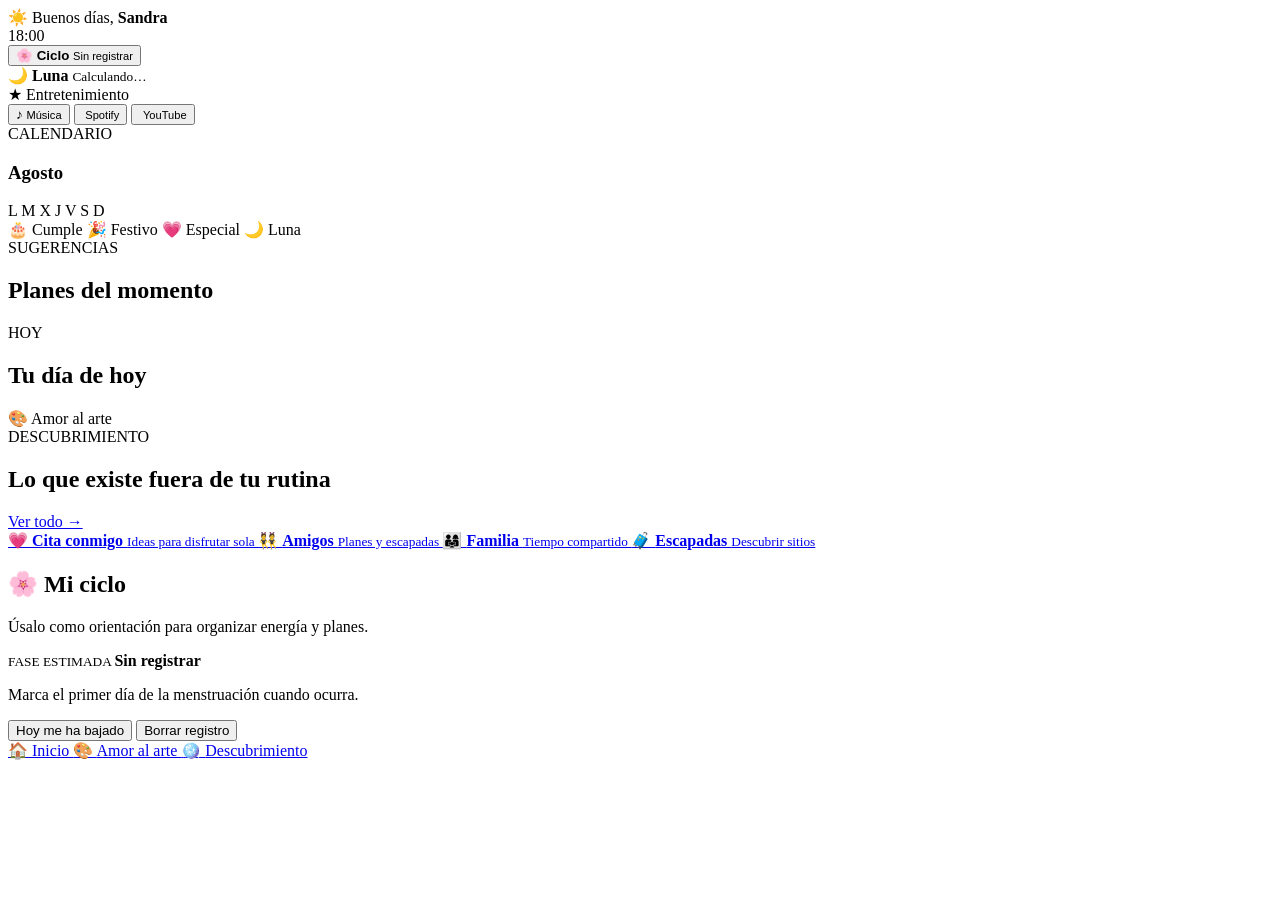
==== commit 5d30f69c: "Actualizar index.html" ====
--- a/index.html
+++ b/index.html
@@ -1,1074 +1,99 @@
 <!DOCTYPE html>
 <html lang="es">
 <head>
-
-<meta charset="UTF-8">
-
-<meta
-  name="viewport"
-  content="width=device-width, initial-scale=1.0, viewport-fit=cover, user-scalable=no"
->
-
-<meta name="apple-mobile-web-app-capable" content="yes">
-<meta name="apple-mobile-web-app-status-bar-style" content="black-translucent">
-<meta name="apple-mobile-web-app-title" content="Mi Inicio">
-
-<title>Mi Inicio</title>
-
-<style>
-
-:root{
-  --bg:#f7f5f8;
-  --card:rgba(255,255,255,.9);
-  --text:#151622;
-  --secondary:#73737d;
-  --pink:#ff356f;
-  --purple:#7657ec;
-  --green:#22bd7b;
-  --orange:#ff7400;
-  --blue:#168bd9;
-}
-
-*{
-  box-sizing:border-box;
-  -webkit-tap-highlight-color:transparent;
-}
-
-html,
-body{
-  margin:0;
-  min-height:100%;
-}
-
-body{
-  font-family:
-    -apple-system,
-    BlinkMacSystemFont,
-    "SF Pro Display",
-    "Helvetica Neue",
-    Arial,
-    sans-serif;
-
-  color:var(--text);
-
-  background:
-    radial-gradient(
-      circle at 2% 0%,
-      rgba(255,218,230,.78),
-      transparent 27%
-    ),
-    radial-gradient(
-      circle at 98% 2%,
-      rgba(226,218,255,.76),
-      transparent 31%
-    ),
-    var(--bg);
-
-  padding:
-    calc(env(safe-area-inset-top) + 21px)
-    16px
-    calc(env(safe-area-inset-bottom) + 180px);
-}
-
-
-/* =========================
-   ARRIBA
-========================= */
-
-.top-actions{
-  display:flex;
-  justify-content:flex-end;
-  gap:8px;
-  margin-bottom:10px;
-}
-
-.top-action{
-  border:0;
-  min-height:42px;
-  padding:0 14px;
-  border-radius:15px;
-  background:rgba(255,255,255,.84);
-  backdrop-filter:blur(22px);
-  font-size:12px;
-  font-weight:700;
-  box-shadow:0 5px 18px rgba(0,0,0,.05);
-}
-
-
-/* =========================
-   HERO
-========================= */
-
-.hero{
-  display:grid;
-  grid-template-columns:minmax(0,1fr) 155px;
-  gap:13px;
-  align-items:start;
-  margin-bottom:17px;
-}
-
-.greeting{
-  font-size:18px;
-}
-
-.greeting-name{
-  color:var(--pink);
-  font-weight:750;
-}
-
-.big-time{
-  margin-top:7px;
-  font-size:57px;
-  line-height:.95;
-  font-weight:520;
-  letter-spacing:-4px;
-}
-
-.date{
-  margin-top:11px;
-  color:#33343d;
-  font-size:14px;
-  text-transform:capitalize;
-}
-
-.mode-pill{
-  display:inline-flex;
-  align-items:center;
-  gap:7px;
-  margin-top:12px;
-  padding:7px 12px;
-  border-radius:999px;
-  background:#ffe5ee;
-  color:#e53569;
-  font-size:11px;
-  font-weight:850;
-  text-transform:uppercase;
-}
-
-.mode-dot{
-  width:8px;
-  height:8px;
-  border-radius:50%;
-  background:#27c77a;
-}
-
-
-/* =========================
-   ENTRETENIMIENTO
-========================= */
-
-.entertainment-card{
-  padding:13px 9px;
-  border-radius:22px;
-  background:rgba(255,255,255,.88);
-  box-shadow:0 7px 24px rgba(0,0,0,.055);
-}
-
-.entertainment-title{
-  margin-bottom:11px;
-  font-size:13px;
-  font-weight:800;
-}
-
-.entertainment-grid{
-  display:grid;
-  grid-template-columns:repeat(3,1fr);
-  gap:5px;
-}
-
-
-/* =========================
-   GENERALES
-========================= */
-
-.mode-screen{
-  display:none;
-}
-
-.mode-screen.active{
-  display:block;
-}
-
-.card{
-  margin-bottom:15px;
-  padding:16px;
-  border-radius:24px;
-  background:var(--card);
-  box-shadow:0 8px 27px rgba(0,0,0,.05);
-}
-
-.card-heading{
-  display:flex;
-  align-items:center;
-  justify-content:space-between;
-  gap:10px;
-  margin-bottom:15px;
-}
-
-.heading-left{
-  font-size:17px;
-  font-weight:850;
-}
-
-
-/* =========================
-   APPS
-========================= */
-
-.app-grid{
-  display:grid;
-  grid-template-columns:repeat(4,1fr);
-  gap:19px 8px;
-}
-
-.app{
-  min-width:0;
-  text-align:center;
-  cursor:pointer;
-}
-
-.icon{
-  position:relative;
-  width:56px;
-  height:56px;
-  margin:auto;
-  display:flex;
-  align-items:center;
-  justify-content:center;
-  overflow:hidden;
-  border-radius:15px;
-  background:white;
-  box-shadow:0 4px 13px rgba(0,0,0,.10);
-}
-
-.icon img{
-  width:100%;
-  height:100%;
-  object-fit:contain;
-}
-
-.app-name{
-  margin-top:6px;
-  overflow:hidden;
-  white-space:nowrap;
-  text-overflow:ellipsis;
-  font-size:10px;
-}
-
-
-/* =========================
-   ICONOS
-========================= */
-
-.whatsapp-icon{
-  background:#25D366;
-}
-
-.whatsapp-icon img{
-  width:78%;
-  height:78%;
-}
-
-.business-icon{
-  background:#25D366;
-}
-
-.business-b{
-  position:absolute;
-  color:white;
-  font-size:26px;
-  font-weight:900;
-}
-
-.phone-icon{
-  background:linear-gradient(145deg,#5be36e,#23c844);
-  color:white;
-  font-size:29px;
-}
-
-.time-icon{
-  background:linear-gradient(145deg,#56c9a4,#159978);
-}
-
-.time-check{
-  width:33px;
-  height:33px;
-  display:flex;
-  align-items:center;
-  justify-content:center;
-  border:4px solid #202d2b;
-  border-radius:50%;
-  color:#202d2b;
-  font-size:20px;
-  font-weight:900;
-}
-
-.music-icon{
-  background:linear-gradient(145deg,#ff3157,#ff5c6e);
-  color:white;
-  font-size:31px;
-}
-
-.spotify-icon{
-  background:#111;
-}
-
-.spotify-icon img{
-  width:83%;
-  height:83%;
-}
-
-.youtube-icon{
-  background:white;
-}
-
-.youtube-icon img{
-  width:83%;
-  height:83%;
-}
-
-.chatgpt-icon{
-  background:#111;
-}
-
-.chatgpt-icon img{
-  width:72%;
-  height:72%;
-  filter:invert(1);
-}
-
-.github-icon img,
-.teams-icon img,
-.outlook-icon img,
-.safari-icon img{
-  width:88%;
-  height:88%;
-}
-
-.nuki-icon{
-  background:#050505;
-}
-
-.nuki-ring{
-  width:36px;
-  height:36px;
-  border:3px solid white;
-  border-radius:50%;
-}
-
-.wibox-icon{
-  background:linear-gradient(#37a6df,#168acb);
-  color:white;
-  font-size:27px;
-  font-weight:900;
-}
-
-
-/* =========================
-   APPLE
-========================= */
-
-.calendar-icon{
-  display:block;
-  padding-top:5px;
-  background:white;
-}
-
-.cal-day{
-  color:#e52e39;
-  font-size:9px;
-  font-weight:900;
-}
-
-.cal-number{
-  color:#111;
-  font-size:28px;
-  line-height:32px;
-}
-
-.clock-icon{
-  background:white;
-}
-
-.clock-face{
-  width:43px;
-  height:43px;
-  border-radius:50%;
-  border:2px solid #111;
-  position:relative;
-}
-
-.clock-face:before{
-  content:"";
-  position:absolute;
-  width:2px;
-  height:13px;
-  left:20px;
-  top:8px;
-  background:#111;
-  transform:rotate(15deg);
-  transform-origin:bottom;
-}
-
-.clock-face:after{
-  content:"";
-  position:absolute;
-  width:13px;
-  height:2px;
-  left:20px;
-  top:20px;
-  background:#111;
-  transform:rotate(35deg);
-  transform-origin:left;
-}
-
-.notes-icon{
-  display:block;
-  background:white;
-}
-
-.notes-yellow{
-  height:14px;
-  background:#ffd93f;
-}
-
-.note-line{
-  height:1px;
-  margin:7px 7px 0;
-  background:#d6d6d6;
-}
-
-.find-icon{
-  background:
-    radial-gradient(
-      circle,
-      #216be6 0 13%,
-      #56d7d0 14% 27%,
-      #58bf6c 28% 46%,
-      #e5f4ec 47% 59%,
-      white 60%
-    );
-}
-
-.messages-icon{
-  background:linear-gradient(#65ed73,#23c745);
-  color:white;
-  font-size:27px;
-}
-
-.password-icon{
-  background:#202020;
-  color:white;
-  font-size:25px;
-}
-
-.mail-icon{
-  background:linear-gradient(#78beff,#2487eb);
-  color:white;
-  font-size:27px;
-}
-
-.photos-icon{
-  background:white;
-  font-size:30px;
-}
-
-.camera-icon{
-  background:linear-gradient(#ececec,#bfc2c6);
-}
-
-.camera-lens{
-  width:34px;
-  height:34px;
-  border-radius:50%;
-  background:
-    radial-gradient(
-      circle,
-      #161c24 0 18%,
-      #3a4964 19% 34%,
-      #11151c 35% 55%,
-      #83878f 56% 62%,
-      #222 63%
-    );
-}
-
-
-/* =========================
-   GOOGLE
-========================= */
-
-.gmail-icon img,
-.drive-icon img,
-.auth-icon img,
-.docs-icon img{
-  width:78%;
-  height:78%;
-}
-
-
-/* =========================
-   GYM
-========================= */
-
-.instagram-icon img,
-.tiktok-icon img,
-.strava-icon img{
-  width:100%;
-  height:100%;
-}
-
-.fitness-icon{
-  background:#111;
-  color:white;
-  font-size:30px;
-}
-
-.myenjoy-icon{
-  background:#f4553d;
-  color:white;
-  font-size:30px;
-  font-weight:900;
-}
-
-.sheets-icon{
-  background:#20a464;
-  color:white;
-  font-size:24px;
-  font-weight:850;
-}
-
-
-/* =========================
-   INICIO
-========================= */
-
-.day-title{
-  margin:4px 0 4px;
-  font-size:29px;
-  font-weight:900;
-}
-
-.day-subtitle{
-  margin-bottom:17px;
-  color:var(--secondary);
-  font-size:13px;
-}
-
-.day-grid{
-  display:grid;
-  grid-template-columns:repeat(2,1fr);
-  gap:12px;
-}
-
-.day-card{
-  position:relative;
-  min-height:140px;
-  padding:16px;
-  border-radius:24px;
-  background:white;
-  border:2px solid #eee;
-}
-
-.day-card.current{
-  transform:scale(1.015);
-  box-shadow:0 10px 30px rgba(0,0,0,.10);
-}
-
-.current-badge{
-  display:none;
-  position:absolute;
-  right:11px;
-  top:11px;
-  padding:5px 8px;
-  border-radius:999px;
-  background:#111;
-  color:white;
-  font-size:8px;
-  font-weight:850;
-}
-
-.day-card.current .current-badge{
-  display:block;
-}
-
-.day-hours{
-  margin-bottom:9px;
-  font-size:15px;
-  font-weight:900;
-}
-
-.day-name{
-  margin-bottom:8px;
-  font-size:19px;
-  font-weight:900;
-}
-
-.day-description{
-  color:#68686f;
-  font-size:13px;
-  line-height:1.4;
-}
-
-.day-work{
-  border-color:#ffc5d7;
-}
-
-.day-work .day-hours,
-.day-work .day-name{
-  color:#e93870;
-}
-
-.day-gym{
-  border-color:#ffd1ae;
-}
-
-.day-gym .day-hours,
-.day-gym .day-name{
-  color:#ff6b00;
-}
-
-.day-personal{
-  border-color:#bde9d7;
-}
-
-.day-personal .day-hours,
-.day-personal .day-name{
-  color:#1aa878;
-}
-
-.day-ocio{
-  border-color:#d9ccff;
-}
-
-.day-ocio .day-hours,
-.day-ocio .day-name{
-  color:#7d59e5;
-}
-
-.day-walk{
-  border-color:#bbddfb;
-}
-
-.day-walk .day-hours,
-.day-walk .day-name{
-  color:#1987d3;
-}
-
-.day-sleep{
-  border-color:#c8d4ff;
-}
-
-.day-sleep .day-hours,
-.day-sleep .day-name{
-  color:#3451bd;
-}
-
-
-/* =========================
-   POMODORO
-========================= */
-
-.pomo-label{
-  color:var(--pink);
-  font-size:14px;
-  font-weight:900;
-}
-
-.pomo-layout{
-  display:flex;
-  align-items:center;
-  justify-content:space-between;
-  margin-top:12px;
-}
-
-.pomo-time{
-  font-size:44px;
-  letter-spacing:-2px;
-}
-
-.pomo-state{
-  display:inline-flex;
-  margin-top:8px;
-  padding:6px 10px;
-  border-radius:999px;
-  background:#ffe5ed;
-  font-size:11px;
-}
-
-.pomo-right{
-  display:flex;
-  align-items:center;
-  gap:9px;
-}
-
-.play-button{
-  width:72px;
-  height:72px;
-  border-radius:50%;
-  border:7px solid #ffdbe6;
-  background:white;
-  color:var(--pink);
-  font-size:26px;
-}
-
-.reset-button{
-  width:38px;
-  height:38px;
-  border:0;
-  border-radius:50%;
-  background:white;
-}
-
-.sessions{
-  text-align:center;
-  color:var(--secondary);
-  font-size:11px;
-  margin-bottom:7px;
-}
-
-
-/* =========================
-   DAILY
-========================= */
-
-.daily{
-  display:none;
-  align-items:center;
-  justify-content:space-between;
-  margin-bottom:15px;
-  padding:14px;
-  border-radius:20px;
-  background:#f1edff;
-}
-
-.daily.show{
-  display:flex;
-}
-
-.daily-left{
-  display:flex;
-  align-items:center;
-  gap:10px;
-}
-
-.daily-logo{
-  width:38px;
-}
-
-.daily-title{
-  color:#4530c9;
-  font-size:14px;
-  font-weight:850;
-}
-
-.daily-subtitle{
-  color:#777;
-  font-size:11px;
-}
-
-.daily-button{
-  border:0;
-  border-radius:13px;
-  padding:9px 12px;
-  background:#7657ec;
-  color:white;
-}
-
-
-/* =========================
-   CONTADOR
-========================= */
-
-.slot-timer{
-  margin-bottom:17px;
-  padding:18px;
-  border-radius:24px;
-  background:white;
-}
-
-.slot-timer-header{
-  display:flex;
-  justify-content:space-between;
-  align-items:center;
-}
-
-.slot-title{
-  font-size:14px;
-  font-weight:850;
-}
-
-.slot-status{
-  padding:6px 9px;
-  border-radius:999px;
-  background:#f0eef4;
-  font-size:9px;
-}
-
-.slot-countdown{
-  margin-top:12px;
-  font-size:46px;
-  letter-spacing:-2px;
-}
-
-.slot-end{
-  margin-top:8px;
-  color:var(--secondary);
-  font-size:12px;
-}
-
-
-/* =========================
-   DESPLEGABLES
-========================= */
-
-.chevron{
-  width:32px;
-  height:32px;
-  border:0;
-  border-radius:50%;
-  background:#f0f0f3;
-  font-size:18px;
-}
-
-.chevron.open{
-  transform:rotate(180deg);
-}
-
-.collapsible{
-  max-height:900px;
-  overflow:hidden;
-  opacity:1;
-  transition:.3s;
-}
-
-.collapsible.closed{
-  max-height:0;
-  opacity:0;
-}
-
-
-/* =========================
-   TEXTOS PÁGINAS
-========================= */
-
-.page-title{
-  font-size:30px;
-  font-weight:900;
-}
-
-.page-subtitle{
-  margin:5px 0 20px;
-  color:var(--secondary);
-  font-size:14px;
-}
-
-.ideas{
-  display:grid;
-  gap:11px;
-}
-
-.idea{
-  padding:15px;
-  border-radius:18px;
-  background:white;
-}
-
-.strong-message{
-  margin-top:16px;
-  padding:16px;
-  border-radius:19px;
-  background:#111;
-  color:white;
-  font-weight:700;
-}
-
-
-/* =========================
-   BLOQUEO
-========================= */
-
-.lock-screen{
-  position:fixed;
-  inset:0;
-  z-index:9999;
-  display:none;
-  align-items:center;
-  justify-content:center;
-  background:#f5f3f7;
-  text-align:center;
-}
-
-.lock-screen.show{
-  display:flex;
-}
-
-.lock-title{
-  font-size:30px;
-  font-weight:900;
-}
-
-.unlock-button{
-  margin-top:20px;
-  padding:15px 40px;
-  border:0;
-  border-radius:16px;
-  background:#111;
-  color:white;
-}
-
-
-/* =========================
-   NAV
-========================= */
-
-.bottom-nav{
-  position:fixed;
-  z-index:100;
-  left:14px;
-  right:14px;
-  bottom:calc(env(safe-area-inset-bottom) + 18px);
-
-  display:grid;
-  grid-template-columns:1fr 1fr;
-  gap:6px;
-
-  padding:6px;
-
-  border-radius:25px;
-
-  background:rgba(248,248,250,.94);
-  backdrop-filter:blur(28px);
-
-  box-shadow:0 7px 31px rgba(0,0,0,.12);
-}
-
-.bottom-nav button{
-  border:0;
-  min-height:52px;
-  border-radius:19px;
-  font-weight:750;
-  background:transparent;
-}
-
-.bottom-nav button.active{
-  background:#ffe4ed;
-  color:#ff2866;
-}
-
-.current-nav.active{
-  background:#111 !important;
-  color:white !important;
-}
-
-
-/* =========================
-   RESPONSIVE
-========================= */
-
-@media(max-width:390px){
-
-  body{
-    padding-left:13px;
-    padding-right:13px;
-    padding-bottom:
-      calc(env(safe-area-inset-bottom) + 175px);
-  }
-
-  .hero{
-    grid-template-columns:minmax(0,1fr) 142px;
-    gap:9px;
-  }
-
-  .big-time{
-    font-size:50px;
-  }
-
-  .icon{
-    width:51px;
-    height:51px;
-  }
-
-}
-
-</style>
+  <meta charset="UTF-8">
+
+  <meta
+    name="viewport"
+    content="width=device-width, initial-scale=1.0, viewport-fit=cover, user-scalable=no"
+  >
+
+  <meta name="apple-mobile-web-app-capable" content="yes">
+  <meta name="apple-mobile-web-app-status-bar-style" content="black-translucent">
+  <meta name="apple-mobile-web-app-title" content="Mi Inicio">
+
+  <link rel="apple-touch-icon" href="./IMG_9807.png">
+  <link rel="icon" type="image/png" href="./IMG_9807.png">
+
+  <link rel="stylesheet" href="./css/styles.css">
+
+  <title>Mi Inicio</title>
 </head>
 
 <body>
 
-
-<!-- BLOQUEO -->
-
-<div
-  id="lockScreen"
-  class="lock-screen"
->
-  <div>
-    <div style="font-size:50px;">🔒</div>
-    <div class="lock-title">Mi Inicio</div>
-
-    <button
-      class="unlock-button"
-      onclick="unlockApp()"
-    >
-      Volver a entrar
-    </button>
-  </div>
-</div>
-
-
-<!-- ARRIBA -->
-
-<div class="top-actions">
-
-  <button
-    class="top-action"
-    onclick="lockApp()"
-  >
-    🔒 Bloquear
-  </button>
-
-  <button
-    class="top-action"
-    onclick="lockApp()"
-  >
-    ⇥ Salir
-  </button>
-
-</div>
-
-
-<!-- HERO -->
-
-<div class="hero">
-
-  <div>
+<header class="hero">
+
+  <div class="hero-left">
 
     <div class="greeting">
       ☀️ Buenos días,
-      <span class="greeting-name">
-        Sandra
-      </span>
+      <strong>Sandra</strong>
     </div>
 
     <div
       id="bigTime"
       class="big-time"
     >
-      08:00
+      18:00
     </div>
 
     <div
-      id="date"
-      class="date"
+      id="todayDate"
+      class="today-date"
     ></div>
 
-    <div class="mode-pill">
-
-      <span class="mode-dot"></span>
-
-      <span id="modeName">
-        Mi día
-      </span>
+
+    <!-- CICLO + LUNA -->
+
+    <div class="context-row">
+
+      <button
+        class="context-pill cycle-pill"
+        onclick="openCyclePanel()"
+      >
+
+        <span class="context-icon">
+          🌸
+        </span>
+
+        <span>
+
+          <b id="cycleMiniTitle">
+            Ciclo
+          </b>
+
+          <small id="cycleMiniText">
+            Sin registrar
+          </small>
+
+        </span>
+
+      </button>
+
+
+      <div class="context-pill moon-pill">
+
+        <span
+          id="moonMiniIcon"
+          class="context-icon"
+        >
+          🌙
+        </span>
+
+        <span>
+
+          <b>
+            Luna
+          </b>
+
+          <small id="moonMiniText">
+            Calculando…
+          </small>
+
+        </span>
+
+      </div>
 
     </div>
 
@@ -1085,2460 +110,433 @@
 
     <div class="entertainment-grid">
 
-
-      <div
-        class="app"
+      <button
+        class="mini-app"
         onclick="launchDirect('music://')"
       >
-        <div class="icon music-icon">♪</div>
-        <div class="app-name">Música</div>
-      </div>
-
-
-      <div
-        class="app"
+
+        <span class="mini-icon music-icon">
+          ♪
+        </span>
+
+        <small>
+          Música
+        </small>
+
+      </button>
+
+
+      <button
+        class="mini-app"
         onclick="launchDirect('spotify://')"
       >
-        <div class="icon spotify-icon">
-          <img src="https://api.iconify.design/logos/spotify-icon.svg">
-        </div>
-        <div class="app-name">Spotify</div>
-      </div>
-
-
-      <div
-        class="app"
+
+        <span class="mini-icon spotify-icon">
+
+          <img
+            src="https://api.iconify.design/logos/spotify-icon.svg"
+            alt=""
+          >
+
+        </span>
+
+        <small>
+          Spotify
+        </small>
+
+      </button>
+
+
+      <button
+        class="mini-app"
         onclick="launchDirect('youtube://')"
       >
-        <div class="icon youtube-icon">
-          <img src="https://api.iconify.design/logos/youtube-icon.svg">
+
+        <span class="mini-icon">
+
+          <img
+            src="https://api.iconify.design/logos/youtube-icon.svg"
+            alt=""
+          >
+
+        </span>
+
+        <small>
+          YouTube
+        </small>
+
+      </button>
+
+    </div>
+
+  </div>
+
+</header>
+
+
+<main>
+
+
+<!-- ======================================================
+     CALENDARIO + SUGERENCIAS
+====================================================== -->
+
+<section class="calendar-layout">
+
+  <article class="calendar-card">
+
+    <div class="calendar-header">
+
+      <div>
+
+        <div class="eyebrow">
+          CALENDARIO
         </div>
-        <div class="app-name">YouTube</div>
+
+        <h1 id="calendarTitle">
+          Agosto
+        </h1>
+
       </div>
 
-
-    </div>
+      <div
+        id="monthMoon"
+        class="month-moon"
+      ></div>
+
+    </div>
+
+
+    <div class="calendar-weekdays">
+
+      <span>L</span>
+      <span>M</span>
+      <span>X</span>
+      <span>J</span>
+      <span>V</span>
+      <span>S</span>
+      <span>D</span>
+
+    </div>
+
+
+    <div
+      id="calendarGrid"
+      class="calendar-grid"
+    ></div>
+
+
+    <div class="calendar-legend">
+
+      <span>
+        🎂 Cumple
+      </span>
+
+      <span>
+        🎉 Festivo
+      </span>
+
+      <span>
+        💗 Especial
+      </span>
+
+      <span>
+        🌙 Luna
+      </span>
+
+    </div>
+
+  </article>
+
+
+  <!-- SUGERENCIAS -->
+
+  <aside class="suggestions-card">
+
+    <div class="eyebrow">
+      SUGERENCIAS
+    </div>
+
+    <h2>
+      Planes del momento
+    </h2>
+
+    <div
+      id="suggestionList"
+      class="suggestion-list"
+    ></div>
+
+  </aside>
+
+</section>
+
+
+<!-- ======================================================
+     TU DÍA
+====================================================== -->
+
+<section class="day-section">
+
+  <div class="section-header">
+
+    <div>
+
+      <div class="eyebrow">
+        HOY
+      </div>
+
+      <h2>
+        Tu día de hoy
+      </h2>
+
+    </div>
+
+
+    <span
+      id="lifeModeBadge"
+      class="life-mode-badge"
+    >
+      🎨 Amor al arte
+    </span>
+
   </div>
 
+
+  <div
+    id="dayGrid"
+    class="day-grid"
+  ></div>
+
+</section>
+
+
+<!-- ======================================================
+     DESCUBRIMIENTO
+====================================================== -->
+
+<section class="discovery-section">
+
+  <div class="section-header">
+
+    <div>
+
+      <div class="eyebrow">
+        DESCUBRIMIENTO
+      </div>
+
+      <h2>
+        Lo que existe fuera de tu rutina
+      </h2>
+
+    </div>
+
+
+    <a
+      href="./descubrimiento.html"
+      class="text-link"
+    >
+      Ver todo →
+    </a>
+
+  </div>
+
+
+  <div class="discovery-grid">
+
+
+    <a
+      href="./descubrimiento.html#conmigo"
+      class="discovery-card"
+    >
+
+      <span>
+        💗
+      </span>
+
+      <b>
+        Cita conmigo
+      </b>
+
+      <small>
+        Ideas para disfrutar sola
+      </small>
+
+    </a>
+
+
+    <a
+      href="./descubrimiento.html#amigos"
+      class="discovery-card"
+    >
+
+      <span>
+        👯
+      </span>
+
+      <b>
+        Amigos
+      </b>
+
+      <small>
+        Planes y escapadas
+      </small>
+
+    </a>
+
+
+    <a
+      href="./descubrimiento.html#familia"
+      class="discovery-card"
+    >
+
+      <span>
+        👨‍👩‍👧
+      </span>
+
+      <b>
+        Familia
+      </b>
+
+      <small>
+        Tiempo compartido
+      </small>
+
+    </a>
+
+
+    <a
+      href="./descubrimiento.html#viajes"
+      class="discovery-card"
+    >
+
+      <span>
+        🧳
+      </span>
+
+      <b>
+        Escapadas
+      </b>
+
+      <small>
+        Descubrir sitios
+      </small>
+
+    </a>
+
+  </div>
+
+</section>
+
+</main>
+
+
+<!-- ======================================================
+     PANEL CICLO
+====================================================== -->
+
+<div
+  id="cyclePanel"
+  class="sheet-backdrop"
+  onclick="closeCyclePanel(event)"
+>
+
+  <section class="sheet">
+
+    <div class="sheet-handle"></div>
+
+    <h2>
+      🌸 Mi ciclo
+    </h2>
+
+    <p class="muted">
+      Úsalo como orientación para organizar energía y planes.
+    </p>
+
+
+    <div class="cycle-status">
+
+      <small>
+        FASE ESTIMADA
+      </small>
+
+      <strong id="cyclePhase">
+        Sin registrar
+      </strong>
+
+      <p id="cycleAdvice">
+        Marca el primer día de la menstruación cuando ocurra.
+      </p>
+
+    </div>
+
+
+    <div class="sheet-actions">
+
+      <button
+        class="primary-btn"
+        onclick="registerPeriodToday()"
+      >
+        Hoy me ha bajado
+      </button>
+
+      <button
+        class="secondary-btn"
+        onclick="clearPeriod()"
+      >
+        Borrar registro
+      </button>
+
+    </div>
+
+  </section>
+
 </div>
 
 
-<!-- =====================================================
-     INICIO
-===================================================== -->
-
-<div
-  id="homeMode"
-  class="mode-screen active"
->
-
-  <h1 class="day-title">
-    Tu día de hoy
-  </h1>
-
-  <div class="day-subtitle">
-    La franja actual se marca automáticamente.
-  </div>
-
-
-  <div class="day-grid">
-
-
-    <div
-      id="day-work"
-      class="day-card day-work"
-      onclick="showMode('work')"
-    >
-
-      <div class="current-badge">
-        Ahora
-      </div>
-
-      <div class="day-hours">
-        08:00 – 15:00
-      </div>
-
-      <div class="day-name">
-        💼 Trabajo
-      </div>
-
-      <div class="day-description">
-        Momento de foco y acción.
-      </div>
-
-    </div>
-
-
-    <div
-      id="day-gym"
-      class="day-card day-gym"
-      onclick="showMode('gym')"
-    >
-
-      <div class="current-badge">
-        Ahora
-      </div>
-
-      <div class="day-hours">
-        15:00 – 17:00
-      </div>
-
-      <div class="day-name">
-        🏋️ Gym
-      </div>
-
-      <div class="day-description">
-        Entrena y despeja la mente.
-      </div>
-
-    </div>
-
-
-    <div
-      id="day-personal"
-      class="day-card day-personal"
-      onclick="showMode('personal')"
-    >
-
-      <div class="current-badge">
-        Ahora
-      </div>
-
-      <div class="day-hours">
-        17:00 – 20:30
-      </div>
-
-      <div class="day-name">
-        ✨ Mi tiempo
-      </div>
-
-      <div class="day-description">
-        Adelanta tus proyectos.
-      </div>
-
-    </div>
-
-
-    <div
-      id="day-ocio"
-      class="day-card day-ocio"
-      onclick="showMode('ocio')"
-    >
-
-      <div class="current-badge">
-        Ahora
-      </div>
-
-      <div class="day-hours">
-        20:30 – 21:30
-      </div>
-
-      <div class="day-name">
-        📱 Ocio
-      </div>
-
-      <div class="day-description">
-        Tu hora para enredar.
-      </div>
-
-    </div>
-
-
-    <div
-      id="day-walk"
-      class="day-card day-walk"
-      onclick="showMode('walk')"
-    >
-
-      <div class="current-badge">
-        Ahora
-      </div>
-
-      <div class="day-hours">
-        21:30 – 22:40
-      </div>
-
-      <div class="day-name">
-        👟 Andar
-      </div>
-
-      <div class="day-description">
-        Muévete y desconecta.
-      </div>
-
-    </div>
-
-
-    <div
-      id="day-sleep"
-      class="day-card day-sleep"
-      onclick="showMode('sleep')"
-    >
-
-      <div class="current-badge">
-        Ahora
-      </div>
-
-      <div class="day-hours">
-        22:40 →
-      </div>
-
-      <div class="day-name">
-        🌙 Noche
-      </div>
-
-      <div class="day-description">
-        Cierra el día.
-      </div>
-
-    </div>
-
-
-  </div>
-
-</div>
-
-
-<!-- =====================================================
-     TRABAJO
-===================================================== -->
-
-<div
-  id="workMode"
-  class="mode-screen"
->
-
-
-<!-- DAILY -->
-
-<div
-  id="dailyReminder"
-  class="daily"
->
-
-  <div class="daily-left">
-
-    <img
-      class="daily-logo"
-      src="https://api.iconify.design/logos/microsoft-teams.svg"
-    >
-
-    <div>
-
-      <div class="daily-title">
-        Daily en breve
-      </div>
-
-      <div class="daily-subtitle">
-        09:00 · Reunión
-      </div>
-
-    </div>
-
-  </div>
-
-  <button
-    class="daily-button"
-    onclick="launchDirect('msteams://')"
+<!-- ======================================================
+     MENÚ INFERIOR
+====================================================== -->
+
+<nav class="bottom-nav">
+
+  <a
+    href="./index.html"
+    class="nav-item active"
   >
-    Teams
-  </button>
-
-</div>
-
-
-<!-- POMODORO -->
-
-<div class="card">
-
-  <div class="pomo-label">
-    POMODORO
-  </div>
-
-  <div class="pomo-layout">
-
-    <div>
-
-      <div
-        id="pomoTime"
-        class="pomo-time"
-      >
-        25:00
-      </div>
-
-      <div
-        id="pomoState"
-        class="pomo-state"
-      >
-        ● Concentración
-      </div>
-
-    </div>
-
-
-    <div class="pomo-right">
-
-      <button
-        id="playButton"
-        class="play-button"
-        onclick="togglePomodoro()"
-      >
-        ▶
-      </button>
-
-
-      <div>
-
-        <div class="sessions">
-          🍅
-          <span id="sessions">0</span>
-        </div>
-
-        <button
-          class="reset-button"
-          onclick="resetPomodoro()"
-        >
-          ↻
-        </button>
-
-      </div>
-
-    </div>
-
-  </div>
-
-</div>
-
-
-<!-- CONECTIVIDAD -->
-
-<section class="card">
-
-<div class="card-heading">
-  <div class="heading-left">
-    📶 Conectividad
-  </div>
-</div>
-
-
-<div class="app-grid">
-
-
-<!-- WHATSAPP -->
-
-<div
-  class="app"
-  onclick="launchShortcut('Abrir WhatsApp')"
->
-
-  <div class="icon whatsapp-icon">
-
-    <img
-      src="https://api.iconify.design/logos/whatsapp-icon.svg"
-    >
-
-  </div>
-
-  <div class="app-name">
-    WhatsApp
-  </div>
-
-</div>
-
-
-<!-- BUSINESS -->
-
-<div
-  class="app"
-  onclick="launchShortcut('Abrir WhatsApp Business')"
->
-
-  <div class="icon business-icon">
-
-    <img
-      src="https://api.iconify.design/logos/whatsapp-icon.svg"
-      style="width:82%;height:82%;"
-    >
-
-    <span class="business-b">
-      B
+    🏠
+    <span>
+      Inicio
     </span>
-
-  </div>
-
-  <div class="app-name">
-    WA Business
-  </div>
-
-</div>
-
-
-<!-- TELÉFONO -->
-
-<div
-  class="app"
-  onclick="launchShortcut('Abrir Telefono')"
->
-
-  <div class="icon phone-icon">
-    ☎
-  </div>
-
-  <div class="app-name">
-    Llamadas
-  </div>
-
-</div>
-
-
-<!-- TEAMS -->
-
-<div
-  class="app"
-  onclick="launchDirect('msteams://')"
->
-
-  <div class="icon teams-icon">
-
-    <img
-      src="https://api.iconify.design/logos/microsoft-teams.svg"
-    >
-
-  </div>
-
-  <div class="app-name">
-    Teams
-  </div>
-
-</div>
-
-
-<!-- TIEMPO JORNADA -->
-
-<div
-  class="app"
-  onclick="launchShortcut('Abrir Tiempo Jornada')"
->
-
-  <div class="icon time-icon">
-    <div class="time-check">✓</div>
-  </div>
-
-  <div class="app-name">
-    Tiempo Jornada
-  </div>
-
-</div>
-
-
-<!-- OUTLOOK -->
-
-<div
-  class="app"
-  onclick="launchDirect('ms-outlook://')"
->
-
-  <div class="icon outlook-icon">
-
-    <img
-      src="https://api.iconify.design/logos/microsoft-outlook.svg"
-    >
-
-  </div>
-
-  <div class="app-name">
-    Outlook
-  </div>
-
-</div>
-
-
-<!-- GITHUB -->
-
-<div
-  class="app"
-  onclick="openExternalWeb('https://github.com')"
->
-
-  <div class="icon github-icon">
-
-    <img
-      src="https://api.iconify.design/logos/github-icon.svg"
-    >
-
-  </div>
-
-  <div class="app-name">
-    GitHub
-  </div>
-
-</div>
-
-
-<!-- CHATGPT -->
-
-<div
-  class="app"
-  onclick="launchWithFallback(
-    'chatgpt://',
-    null,
-    'https://chatgpt.com'
-  )"
->
-
-  <div class="icon chatgpt-icon">
-
-    <img
-      src="https://api.iconify.design/simple-icons/openai.svg"
-    >
-
-  </div>
-
-  <div class="app-name">
-    ChatGPT
-  </div>
-
-</div>
-
-
-<!-- SAFARI -->
-
-<div
-  class="app"
-  onclick="openExternalWeb('https://www.google.com')"
->
-
-  <div class="icon safari-icon">
-
-    <img
-      src="https://api.iconify.design/logos/safari.svg"
-    >
-
-  </div>
-
-  <div class="app-name">
-    Safari
-  </div>
-
-</div>
-
-
-</div>
-
-</section>
-
-
-<!-- IPHONE -->
-
-<section class="card">
-
-<div class="card-heading">
-
-  <div class="heading-left">
-    📱 iPhone
-  </div>
-
-  <button
-    id="iphoneArrow"
-    class="chevron"
-    onclick="toggleSection(
-      'iphoneApps',
-      'iphoneArrow'
-    )"
+  </a>
+
+
+  <a
+    href="./amor-al-arte.html"
+    class="nav-item"
   >
-    ⌄
-  </button>
-
-</div>
-
-
-<div
-  id="iphoneApps"
-  class="collapsible closed"
->
-
-<div class="app-grid">
-
-
-<!-- Calendario -->
-
-<div
-  class="app"
-  onclick="launchDirect('calshow://')"
->
-
-  <div class="icon calendar-icon">
-
-    <div class="cal-day">
-      HOY
-    </div>
-
-    <div
-      id="calendarDay"
-      class="cal-number"
-    >
-      18
-    </div>
-
-  </div>
-
-  <div class="app-name">
-    Calendario
-  </div>
-
-</div>
-
-
-<!-- Reloj -->
-
-<div
-  class="app"
-  onclick="launchDirect('clock-alarm://')"
->
-
-  <div class="icon clock-icon">
-
-    <div class="clock-face"></div>
-
-  </div>
-
-  <div class="app-name">
-    Reloj
-  </div>
-
-</div>
-
-
-<!-- Notas -->
-
-<div
-  class="app"
-  onclick="launchDirect('mobilenotes://')"
->
-
-  <div class="icon notes-icon">
-
-    <div class="notes-yellow"></div>
-
-    <div class="note-line"></div>
-    <div class="note-line"></div>
-    <div class="note-line"></div>
-
-  </div>
-
-  <div class="app-name">
-    Notas
-  </div>
-
-</div>
-
-
-<!-- Buscar -->
-
-<div
-  class="app"
-  onclick="launchShortcut('Abrir Buscar')"
->
-
-  <div class="icon find-icon"></div>
-
-  <div class="app-name">
-    Buscar
-  </div>
-
-</div>
-
-
-<!-- Mensajes -->
-
-<div
-  class="app"
-  onclick="launchDirect('sms://')"
->
-
-  <div class="icon messages-icon">
-    ●
-  </div>
-
-  <div class="app-name">
-    Mensajes
-  </div>
-
-</div>
-
-
-<!-- Contraseñas -->
-
-<div
-  class="app"
-  onclick="launchShortcut('Abrir Contrasenas')"
->
-
-  <div class="icon password-icon">
-    🔑
-  </div>
-
-  <div class="app-name">
-    Contraseñas
-  </div>
-
-</div>
-
-
-<!-- Mail -->
-
-<div
-  class="app"
-  onclick="launchShortcut('Abrir Mail')"
->
-
-  <div class="icon mail-icon">
-    ✉
-  </div>
-
-  <div class="app-name">
-    Mail
-  </div>
-
-</div>
-
-
-<!-- Fotos -->
-
-<div
-  class="app"
-  onclick="launchDirect('photos-redirect://')"
->
-
-  <div class="icon photos-icon">
-    🌈
-  </div>
-
-  <div class="app-name">
-    Fotos
-  </div>
-
-</div>
-
-
-<!-- Cámara -->
-
-<div
-  class="app"
-  onclick="launchShortcut('Abrir Camara')"
->
-
-  <div class="icon camera-icon">
-
-    <div class="camera-lens"></div>
-
-  </div>
-
-  <div class="app-name">
-    Cámara
-  </div>
-
-</div>
-
-
-</div>
-</div>
-
-</section>
-
-
-<!-- GOOGLE -->
-
-<section class="card">
-
-<div class="card-heading">
-
-  <div class="heading-left">
-    🌈 Google
-  </div>
-
-  <button
-    id="googleArrow"
-    class="chevron"
-    onclick="toggleSection(
-      'googleApps',
-      'googleArrow'
-    )"
+    🎨
+    <span>
+      Amor al arte
+    </span>
+  </a>
+
+
+  <a
+    href="./descubrimiento.html"
+    class="nav-item"
   >
-    ⌄
-  </button>
-
-</div>
-
-
-<div
-  id="googleApps"
-  class="collapsible closed"
->
-
-<div class="app-grid">
-
-
-<div
-  class="app"
-  onclick="launchDirect('googlegmail://')"
->
-  <div class="icon gmail-icon">
-    <img src="https://api.iconify.design/logos/google-gmail.svg">
-  </div>
-  <div class="app-name">Gmail</div>
-</div>
-
-
-<div
-  class="app"
-  onclick="launchDirect('googledrive://')"
->
-  <div class="icon drive-icon">
-    <img src="https://api.iconify.design/logos/google-drive.svg">
-  </div>
-  <div class="app-name">Drive</div>
-</div>
-
-
-<div
-  class="app"
-  onclick="launchDirect('googleauthenticator://')"
->
-  <div class="icon auth-icon">
-    <img src="https://api.iconify.design/logos/google-icon.svg">
-  </div>
-  <div class="app-name">Authenticator</div>
-</div>
-
-
-<div
-  class="app"
-  onclick="launchDirect('googledocs://')"
->
-  <div class="icon docs-icon">
-    <img src="https://api.iconify.design/logos/google-drive.svg">
-  </div>
-  <div class="app-name">Documentos</div>
-</div>
-
-
-</div>
-</div>
-
-</section>
-
-
-<!-- PUERTAS -->
-
-<section class="card">
-
-<div class="card-heading">
-
-  <div class="heading-left">
-    🚪 Puertas
-  </div>
-
-</div>
-
-
-<div class="app-grid">
-
-
-<div
-  class="app"
-  onclick="launchDirect('nuki://')"
->
-
-  <div class="icon nuki-icon">
-    <div class="nuki-ring"></div>
-  </div>
-
-  <div class="app-name">
-    Nuki
-  </div>
-
-</div>
-
-
-<div
-  class="app"
-  onclick="launchShortcut('Abrir WiBox')"
->
-
-  <div class="icon wibox-icon">
-    W
-  </div>
-
-  <div class="app-name">
-    Wi-Box
-  </div>
-
-</div>
-
-
-</div>
-
-</section>
-
-</div>
-
-
-<!-- =====================================================
-     GYM
-===================================================== -->
-
-<div
-  id="gymMode"
-  class="mode-screen"
->
-
-<div class="slot-timer">
-
-  <div class="slot-timer-header">
-
-    <div class="slot-title">
-      Tiempo de Gym
-    </div>
-
-    <div
-      id="gymTimerStatus"
-      class="slot-status"
-    >
-      15:00 – 17:00
-    </div>
-
-  </div>
-
-  <div
-    id="gymCountdown"
-    class="slot-countdown"
-  >
-    02:00:00
-  </div>
-
-  <div
-    id="gymTimerText"
-    class="slot-end"
-  ></div>
-
-</div>
-
-
-<div class="card">
-
-  <div class="page-title">
-    Gym
-  </div>
-
-  <div class="page-subtitle">
-    Entrena tu cuerpo y despeja la cabeza.
-  </div>
-
-
-  <div class="app-grid">
-
-
-<div
-  class="app"
-  onclick="launchShortcut('Abrir WhatsApp')"
->
-  <div class="icon whatsapp-icon">
-    <img src="https://api.iconify.design/logos/whatsapp-icon.svg">
-  </div>
-  <div class="app-name">WhatsApp</div>
-</div>
-
-
-<div
-  class="app"
-  onclick="launchDirect('music://')"
->
-  <div class="icon music-icon">♪</div>
-  <div class="app-name">Música</div>
-</div>
-
-
-<div
-  class="app"
-  onclick="launchDirect('spotify://')"
->
-  <div class="icon spotify-icon">
-    <img src="https://api.iconify.design/logos/spotify-icon.svg">
-  </div>
-  <div class="app-name">Spotify</div>
-</div>
-
-
-<div
-  class="app"
-  onclick="launchDirect('googledrive://')"
->
-  <div class="icon drive-icon">
-    <img src="https://api.iconify.design/logos/google-drive.svg">
-  </div>
-  <div class="app-name">Drive</div>
-</div>
-
-
-<div
-  class="app"
-  onclick="launchDirect('googlesheets://')"
->
-  <div class="icon sheets-icon">S</div>
-  <div class="app-name">Hojas cálculo</div>
-</div>
-
-
-<div
-  class="app"
-  onclick="launchShortcut('Abrir Camara')"
->
-  <div class="icon camera-icon">
-    <div class="camera-lens"></div>
-  </div>
-  <div class="app-name">Cámara</div>
-</div>
-
-
-<div
-  class="app"
-  onclick="launchDirect('mobilenotes://')"
->
-  <div class="icon notes-icon">
-    <div class="notes-yellow"></div>
-    <div class="note-line"></div>
-  </div>
-  <div class="app-name">Notas</div>
-</div>
-
-
-<div
-  class="app"
-  onclick="launchDirect('photos-redirect://')"
->
-  <div class="icon photos-icon">🌈</div>
-  <div class="app-name">Fotos</div>
-</div>
-
-
-<div
-  class="app"
-  onclick="launchDirect('instagram://')"
->
-  <div class="icon instagram-icon">
-    <img src="https://api.iconify.design/skill-icons/instagram.svg">
-  </div>
-  <div class="app-name">Instagram</div>
-</div>
-
-
-<div
-  class="app"
-  onclick="launchDirect('tiktok://')"
->
-  <div class="icon tiktok-icon">
-    <img src="https://api.iconify.design/logos/tiktok-icon.svg">
-  </div>
-  <div class="app-name">TikTok</div>
-</div>
-
-
-<div
-  class="app"
-  onclick="launchShortcut('Abrir Fitness')"
->
-  <div class="icon fitness-icon">◎</div>
-  <div class="app-name">Fitness</div>
-</div>
-
-
-<div
-  class="app"
-  onclick="launchShortcut('Abrir My Enjoy')"
->
-  <div class="icon myenjoy-icon">e</div>
-  <div class="app-name">My Enjoy</div>
-</div>
-
-
-  </div>
-
-</div>
-
-</div>
-
-
-<!-- =====================================================
-     MI TIEMPO
-===================================================== -->
-
-<div
-  id="personalMode"
-  class="mode-screen"
->
-
-<div class="slot-timer">
-
-  <div class="slot-timer-header">
-
-    <div class="slot-title">
-      Mi tiempo
-    </div>
-
-    <div
-      id="personalTimerStatus"
-      class="slot-status"
-    >
-      17:00 – 20:30
-    </div>
-
-  </div>
-
-  <div
-    id="personalCountdown"
-    class="slot-countdown"
-  >
-    03:30:00
-  </div>
-
-  <div
-    id="personalTimerText"
-    class="slot-end"
-  ></div>
-
-</div>
-
-
-<div class="card">
-
-  <div class="page-title">
-    Mi tiempo
-  </div>
-
-  <div class="page-subtitle">
-    Esta franja es para adelantar tus proyectos y tus cosas.
-  </div>
-
-</div>
-
-</div>
-
-
-<!-- =====================================================
-     OCIO
-===================================================== -->
-
-<div
-  id="ocioMode"
-  class="mode-screen"
->
-
-<div class="slot-timer">
-
-  <div class="slot-timer-header">
-
-    <div class="slot-title">
-      Tu rato de ocio
-    </div>
-
-    <div
-      id="ocioTimerStatus"
-      class="slot-status"
-    >
-      20:30 – 21:30
-    </div>
-
-  </div>
-
-  <div
-    id="ocioCountdown"
-    class="slot-countdown"
-  >
-    01:00:00
-  </div>
-
-  <div
-    id="ocioTimerText"
-    class="slot-end"
-  ></div>
-
-</div>
-
-
-<div class="card">
-
-  <div class="page-title">
-    Si quieres enredar, es tu momento.
-  </div>
-
-  <div class="page-subtitle">
-    Esta hora es para descansar y enredar sin culpa.
-  </div>
-
-
-  <div class="app-grid">
-
-
-<div
-  class="app"
-  onclick="launchDirect('instagram://')"
->
-  <div class="icon instagram-icon">
-    <img src="https://api.iconify.design/skill-icons/instagram.svg">
-  </div>
-  <div class="app-name">Instagram</div>
-</div>
-
-
-<div
-  class="app"
-  onclick="launchDirect('tiktok://')"
->
-  <div class="icon tiktok-icon">
-    <img src="https://api.iconify.design/logos/tiktok-icon.svg">
-  </div>
-  <div class="app-name">TikTok</div>
-</div>
-
-
-<div
-  class="app"
-  onclick="launchDirect('youtube://')"
->
-  <div class="icon youtube-icon">
-    <img src="https://api.iconify.design/logos/youtube-icon.svg">
-  </div>
-  <div class="app-name">YouTube</div>
-</div>
-
-
-<div
-  class="app"
-  onclick="launchDirect('spotify://')"
->
-  <div class="icon spotify-icon">
-    <img src="https://api.iconify.design/logos/spotify-icon.svg">
-  </div>
-  <div class="app-name">Spotify</div>
-</div>
-
-
-  </div>
-
-
-  <br>
-
-  <div
-    id="ideas"
-    class="ideas"
-  ></div>
-
-
-  <div class="strong-message">
-    Y ve mentalizándote que vas a ir a andar. No es una elección, es una decisión.
-  </div>
-
-</div>
-
-</div>
-
-
-<!-- =====================================================
-     ANDAR
-===================================================== -->
-
-<div
-  id="walkMode"
-  class="mode-screen"
->
-
-<div class="slot-timer">
-
-  <div class="slot-timer-header">
-
-    <div class="slot-title">
-      Paseo
-    </div>
-
-    <div
-      id="walkTimerStatus"
-      class="slot-status"
-    >
-      21:30 – 22:40
-    </div>
-
-  </div>
-
-  <div
-    id="walkCountdown"
-    class="slot-countdown"
-  >
-    01:10:00
-  </div>
-
-  <div
-    id="walkTimerText"
-    class="slot-end"
-  ></div>
-
-</div>
-
-
-<div class="card">
-
-  <div class="page-title">
-    Andar
-  </div>
-
-  <div class="app-grid">
-
-
-<div
-  class="app"
-  onclick="launchDirect('strava://')"
->
-  <div class="icon strava-icon">
-    <img src="https://api.iconify.design/logos/strava-icon.svg">
-  </div>
-  <div class="app-name">Strava</div>
-</div>
-
-
-<div
-  class="app"
-  onclick="launchDirect('music://')"
->
-  <div class="icon music-icon">♪</div>
-  <div class="app-name">Música</div>
-</div>
-
-
-<div
-  class="app"
-  onclick="launchDirect('spotify://')"
->
-  <div class="icon spotify-icon">
-    <img src="https://api.iconify.design/logos/spotify-icon.svg">
-  </div>
-  <div class="app-name">Spotify</div>
-</div>
-
-
-<div
-  class="app"
-  onclick="launchShortcut('Abrir Fitness')"
->
-  <div class="icon fitness-icon">◎</div>
-  <div class="app-name">Fitness</div>
-</div>
-
-
-  </div>
-
-</div>
-
-</div>
-
-
-<!-- =====================================================
-     NOCHE
-===================================================== -->
-
-<div
-  id="sleepMode"
-  class="mode-screen"
->
-
-<div class="card">
-
-  <div class="page-title">
-    Ala guapa.
-  </div>
-
-  <div class="page-subtitle">
-    A ducharte, skincare, dientes y a dormir.
-  </div>
-
-
-  <div class="ideas">
-
-    <div class="idea">
-      🚿 Ducha
-    </div>
-
-    <div class="idea">
-      🧴 Skincare
-    </div>
-
-    <div class="idea">
-      🪥 Dientes
-    </div>
-
-    <div class="idea">
-      🎒 Preparar mañana
-    </div>
-
-    <div class="idea">
-      🌙 A dormir
-    </div>
-
-  </div>
-
-</div>
-
-</div>
-
-
-<!-- NAV -->
-
-<nav class="bottom-nav">
-
-<button
-  id="homeButton"
-  class="active"
-  onclick="showHome()"
->
-  🏠 Inicio
-</button>
-
-
-<button
-  id="currentModeButton"
-  class="current-nav"
-  onclick="openCurrentMode()"
->
-  💼 Trabajo
-</button>
+    🪩
+    <span>
+      Descubrimiento
+    </span>
+  </a>
 
 </nav>
 
 
-<script>
-
-/* ==============================
-   HORARIO
-============================== */
-
-const schedule={
-
-  work:{
-    start:480,
-    end:900,
-    label:"Trabajo",
-    icon:"💼",
-    page:"workMode",
-    card:"day-work"
-  },
-
-  gym:{
-    start:900,
-    end:1020,
-    label:"Gym",
-    icon:"🏋️",
-    page:"gymMode",
-    card:"day-gym"
-  },
-
-  personal:{
-    start:1020,
-    end:1230,
-    label:"Mi tiempo",
-    icon:"✨",
-    page:"personalMode",
-    card:"day-personal"
-  },
-
-  ocio:{
-    start:1230,
-    end:1290,
-    label:"Ocio",
-    icon:"📱",
-    page:"ocioMode",
-    card:"day-ocio"
-  },
-
-  walk:{
-    start:1290,
-    end:1360,
-    label:"Andar",
-    icon:"👟",
-    page:"walkMode",
-    card:"day-walk"
-  },
-
-  sleep:{
-    start:1360,
-    end:1440,
-    label:"Noche",
-    icon:"🌙",
-    page:"sleepMode",
-    card:"day-sleep"
-  }
-
-};
-
-
-let currentScheduleMode="work";
-let viewedMode="home";
-
-
-function getCurrentMode(){
-
-  const now=new Date();
-
-  const minutes=
-    now.getHours()*60+
-    now.getMinutes();
-
-  if(minutes>=480 && minutes<900)
-    return "work";
-
-  if(minutes>=900 && minutes<1020)
-    return "gym";
-
-  if(minutes>=1020 && minutes<1230)
-    return "personal";
-
-  if(minutes>=1230 && minutes<1290)
-    return "ocio";
-
-  if(minutes>=1290 && minutes<1360)
-    return "walk";
-
-  return "sleep";
-
-}
-
-
-/* ==============================
-   LANZADOR DE APPS
-============================== */
-
-/*
-  Usamos un enlace real creado en el momento
-  en vez de location.href directamente.
-  En las web apps de iOS suele comportarse
-  mejor para esquemas externos.
-*/
-
-function navigateExternal(url){
-
-  const link=
-    document.createElement("a");
-
-  link.href=url;
-
-  link.style.display="none";
-
-  document.body.appendChild(link);
-
-  link.click();
-
-  setTimeout(
-    ()=>link.remove(),
-    500
-  );
-
-}
-
-
-/*
-  APP DIRECTA
-*/
-
-function launchDirect(url){
-
-  navigateExternal(url);
-
-}
-
-
-/*
-  ATAJO
-*/
-
-function launchShortcut(name){
-
-  const url=
-    "shortcuts://run-shortcut?name="
-    +
-    encodeURIComponent(name);
-
-  navigateExternal(url);
-
-}
-
-
-/*
-  Intenta app directa.
-
-  Si iOS no sale de Mi Inicio,
-  después intenta el fallback.
-*/
-
-function launchWithFallback(
-  directUrl,
-  shortcutName=null,
-  webUrl=null
-){
-
-  let leftPage=false;
-
-
-  function visibility(){
-
-    if(document.hidden){
-
-      leftPage=true;
-
-    }
-
-  }
-
-
-  document.addEventListener(
-    "visibilitychange",
-    visibility,
-    {
-      once:true
-    }
-  );
-
-
-  if(directUrl){
-
-    navigateExternal(
-      directUrl
-    );
-
-  }
-
-
-  setTimeout(
-    ()=>{
-
-      if(leftPage){
-        return;
-      }
-
-
-      if(shortcutName){
-
-        launchShortcut(
-          shortcutName
-        );
-
-        return;
-
-      }
-
-
-      if(webUrl){
-
-        openExternalWeb(
-          webUrl
-        );
-
-      }
-
-    },
-    900
-  );
-
-}
-
-
-/*
-  En una PWA esto intenta sacar
-  el enlace fuera de Mi Inicio.
-*/
-
-function openExternalWeb(url){
-
-  const link=
-    document.createElement("a");
-
-  link.href=url;
-
-  link.target="_blank";
-
-  link.rel="noopener";
-
-  document.body.appendChild(link);
-
-  link.click();
-
-  link.remove();
-
-}
-
-
-/* ==============================
-   RELOJ
-============================== */
-
-function updateClock(){
-
-  const now=new Date();
-
-
-  document.getElementById(
-    "bigTime"
-  ).textContent=
-    now.toLocaleTimeString(
-      "es-ES",
-      {
-        hour:"2-digit",
-        minute:"2-digit"
-      }
-    );
-
-
-  document.getElementById(
-    "date"
-  ).textContent=
-    now.toLocaleDateString(
-      "es-ES",
-      {
-        weekday:"long",
-        day:"numeric",
-        month:"long"
-      }
-    );
-
-
-  document.getElementById(
-    "calendarDay"
-  ).textContent=
-    now.getDate();
-
-
-  currentScheduleMode=
-    getCurrentMode();
-
-
-  updateCurrentModeUI();
-
-  updateDaily();
-
-  updateSlotTimers();
-
-}
-
-
-/* ==============================
-   NAV
-============================== */
-
-function updateCurrentModeUI(){
-
-  const data=
-    schedule[
-      currentScheduleMode
-    ];
-
-
-  document.getElementById(
-    "currentModeButton"
-  ).innerHTML=
-    data.icon+
-    " "+
-    data.label;
-
-
-  document.querySelectorAll(
-    ".day-card"
-  ).forEach(
-    card=>
-      card.classList.remove(
-        "current"
-      )
-  );
-
-
-  document.getElementById(
-    data.card
-  ).classList.add(
-    "current"
-  );
-
-}
-
-
-function hidePages(){
-
-  document.querySelectorAll(
-    ".mode-screen"
-  ).forEach(
-    page=>
-      page.classList.remove(
-        "active"
-      )
-  );
-
-}
-
-
-function showHome(){
-
-  hidePages();
-
-  viewedMode="home";
-
-
-  document.getElementById(
-    "homeMode"
-  ).classList.add(
-    "active"
-  );
-
-
-  document.getElementById(
-    "homeButton"
-  ).classList.add(
-    "active"
-  );
-
-
-  document.getElementById(
-    "currentModeButton"
-  ).classList.remove(
-    "active"
-  );
-
-
-  document.getElementById(
-    "modeName"
-  ).textContent=
-    "Mi día";
-
-
-  window.scrollTo(
-    0,
-    0
-  );
-
-}
-
-
-function showMode(mode){
-
-  hidePages();
-
-
-  viewedMode=mode;
-
-
-  const data=
-    schedule[mode];
-
-
-  document.getElementById(
-    data.page
-  ).classList.add(
-    "active"
-  );
-
-
-  document.getElementById(
-    "homeButton"
-  ).classList.remove(
-    "active"
-  );
-
-
-  document.getElementById(
-    "currentModeButton"
-  ).classList.toggle(
-    "active",
-    mode===currentScheduleMode
-  );
-
-
-  document.getElementById(
-    "modeName"
-  ).textContent=
-    data.label;
-
-
-  if(mode==="ocio")
-    renderIdeas();
-
-
-  updateDaily();
-
-  updateSlotTimers();
-
-
-  window.scrollTo(
-    0,
-    0
-  );
-
-}
-
-
-function openCurrentMode(){
-
-  currentScheduleMode=
-    getCurrentMode();
-
-  showMode(
-    currentScheduleMode
-  );
-
-}
-
-
-/* ==============================
-   DAILY
-============================== */
-
-function updateDaily(){
-
-  const now=new Date();
-
-  const h=now.getHours();
-
-  const m=now.getMinutes();
-
-
-  const active=
-
-    viewedMode==="work"
-
-    &&
-
-    (
-      (h===8 && m>=50)
-      ||
-      (h===9 && m<=30)
-    );
-
-
-  document.getElementById(
-    "dailyReminder"
-  ).classList.toggle(
-    "show",
-    active
-  );
-
-}
-
-
-/* ==============================
-   CONTADORES
-============================== */
-
-function formatDuration(seconds){
-
-  const h=
-    Math.floor(
-      seconds/3600
-    );
-
-  const m=
-    Math.floor(
-      (seconds%3600)/60
-    );
-
-  const s=
-    seconds%60;
-
-
-  return(
-    String(h).padStart(2,"0")
-    +":"
-    +String(m).padStart(2,"0")
-    +":"
-    +String(s).padStart(2,"0")
-  );
-
-}
-
-
-function updateTimer(
-  mode,
-  countdownId,
-  statusId,
-  textId
-){
-
-  const data=
-    schedule[mode];
-
-  const now=
-    new Date();
-
-
-  const current=
-    now.getHours()*60+
-    now.getMinutes();
-
-
-  const countdown=
-    document.getElementById(
-      countdownId
-    );
-
-
-  const status=
-    document.getElementById(
-      statusId
-    );
-
-
-  const text=
-    document.getElementById(
-      textId
-    );
-
-
-  if(current<data.start){
-
-    countdown.textContent=
-      formatDuration(
-        (data.end-data.start)*60
-      );
-
-    status.textContent=
-      "Pendiente";
-
-    text.textContent=
-      "Todavía no ha empezado";
-
-    return;
-
-  }
-
-
-  if(
-    current>=data.start
-    &&
-    current<data.end
-  ){
-
-    const end=
-      new Date();
-
-
-    end.setHours(
-      Math.floor(
-        data.end/60
-      ),
-      data.end%60,
-      0,
-      0
-    );
-
-
-    const seconds=
-      Math.max(
-        0,
-        Math.floor(
-          (end-now)/1000
-        )
-      );
-
-
-    countdown.textContent=
-      formatDuration(
-        seconds
-      );
-
-
-    status.textContent=
-      "Ahora";
-
-
-    text.textContent=
-      "Tiempo restante";
-
-
-    return;
-
-  }
-
-
-  countdown.textContent=
-    "00:00:00";
-
-  status.textContent=
-    "Finalizado";
-
-  text.textContent=
-    "Terminado por hoy";
-
-}
-
-
-function updateSlotTimers(){
-
-  updateTimer(
-    "gym",
-    "gymCountdown",
-    "gymTimerStatus",
-    "gymTimerText"
-  );
-
-
-  updateTimer(
-    "personal",
-    "personalCountdown",
-    "personalTimerStatus",
-    "personalTimerText"
-  );
-
-
-  updateTimer(
-    "ocio",
-    "ocioCountdown",
-    "ocioTimerStatus",
-    "ocioTimerText"
-  );
-
-
-  updateTimer(
-    "walk",
-    "walkCountdown",
-    "walkTimerStatus",
-    "walkTimerText"
-  );
-
-}
-
-
-/* ==============================
-   DESPLEGABLES
-============================== */
-
-function toggleSection(
-  sectionId,
-  arrowId
-){
-
-  document.getElementById(
-    sectionId
-  ).classList.toggle(
-    "closed"
-  );
-
-
-  document.getElementById(
-    arrowId
-  ).classList.toggle(
-    "open"
-  );
-
-}
-
-
-/* ==============================
-   OCIO
-============================== */
-
-const ideaPool=[
-
-  "Lee 15 páginas de un libro.",
-
-  "Investiga la moda de un año concreto.",
-
-  "Descubre cómo se vestía en otra década.",
-
-  "Investiga una civilización antigua.",
-
-  "Descubre una ciudad nueva.",
-
-  "Busca un acontecimiento histórico.",
-
-  "Investiga sobre arte o arquitectura.",
-
-  "Descubre algo curioso del mundo."
-
-];
-
-
-function renderIdeas(){
-
-  const container=
-    document.getElementById(
-      "ideas"
-    );
-
-
-  container.innerHTML="";
-
-
-  [...ideaPool]
-    .sort(
-      ()=>Math.random()-.5
-    )
-    .slice(
-      0,
-      3
-    )
-    .forEach(
-      text=>{
-
-        const item=
-          document.createElement(
-            "div"
-          );
-
-        item.className=
-          "idea";
-
-        item.textContent=
-          text;
-
-        container.appendChild(
-          item
-        );
-
-      }
-    );
-
-}
-
-
-/* ==============================
-   POMODORO
-============================== */
-
-let pomoSeconds=
-  25*60;
-
-let pomoRunning=false;
-
-let pomoBreak=false;
-
-let pomoInterval=null;
-
-
-let sessions=
-  Number(
-    localStorage.getItem(
-      "pomodoroSessions"
-    )
-    ||
-    0
-  );
-
-
-document.getElementById(
-  "sessions"
-).textContent=
-  sessions;
-
-
-function drawPomodoro(){
-
-  const m=
-    Math.floor(
-      pomoSeconds/60
-    );
-
-  const s=
-    pomoSeconds%60;
-
-
-  document.getElementById(
-    "pomoTime"
-  ).textContent=
-    String(m).padStart(2,"0")
-    +":"
-    +String(s).padStart(2,"0");
-
-}
-
-
-function togglePomodoro(){
-
-  if(pomoRunning){
-
-    clearInterval(
-      pomoInterval
-    );
-
-    pomoRunning=false;
-
-    document.getElementById(
-      "playButton"
-    ).textContent="▶";
-
-    return;
-
-  }
-
-
-  pomoRunning=true;
-
-  document.getElementById(
-    "playButton"
-  ).textContent="Ⅱ";
-
-
-  pomoInterval=
-    setInterval(
-      ()=>{
-
-        pomoSeconds--;
-
-        drawPomodoro();
-
-
-        if(pomoSeconds<=0){
-
-          clearInterval(
-            pomoInterval
-          );
-
-          pomoRunning=false;
-
-
-          if(!pomoBreak){
-
-            sessions++;
-
-            localStorage.setItem(
-              "pomodoroSessions",
-              sessions
-            );
-
-
-            document.getElementById(
-              "sessions"
-            ).textContent=
-              sessions;
-
-
-            pomoBreak=true;
-
-            pomoSeconds=
-              5*60;
-
-
-            document.getElementById(
-              "pomoState"
-            ).textContent=
-              "● Descanso";
-
-          }
-
-          else{
-
-            pomoBreak=false;
-
-            pomoSeconds=
-              25*60;
-
-
-            document.getElementById(
-              "pomoState"
-            ).textContent=
-              "● Concentración";
-
-          }
-
-
-          document.getElementById(
-            "playButton"
-          ).textContent=
-            "▶";
-
-
-          drawPomodoro();
-
-        }
-
-      },
-      1000
-    );
-
-}
-
-
-function resetPomodoro(){
-
-  clearInterval(
-    pomoInterval
-  );
-
-  pomoRunning=false;
-
-  pomoBreak=false;
-
-  pomoSeconds=
-    25*60;
-
-
-  document.getElementById(
-    "playButton"
-  ).textContent=
-    "▶";
-
-
-  document.getElementById(
-    "pomoState"
-  ).textContent=
-    "● Concentración";
-
-
-  drawPomodoro();
-
-}
-
-
-/* ==============================
-   BLOQUEO
-============================== */
-
-function lockApp(){
-
-  document.getElementById(
-    "lockScreen"
-  ).classList.add(
-    "show"
-  );
-
-}
-
-
-function unlockApp(){
-
-  document.getElementById(
-    "lockScreen"
-  ).classList.remove(
-    "show"
-  );
-
-}
-
-
-/* ==============================
-   INICIO
-============================== */
-
-currentScheduleMode=
-  getCurrentMode();
-
-
-showHome();
-
-updateClock();
-
-drawPomodoro();
-
-renderIdeas();
-
-
-setInterval(
-  updateClock,
-  1000
-);
-
-</script>
+<script src="./js/data.js"></script>
+<script src="./js/calendar.js"></script>
+<script src="./js/common.js"></script>
 
 </body>
 </html>
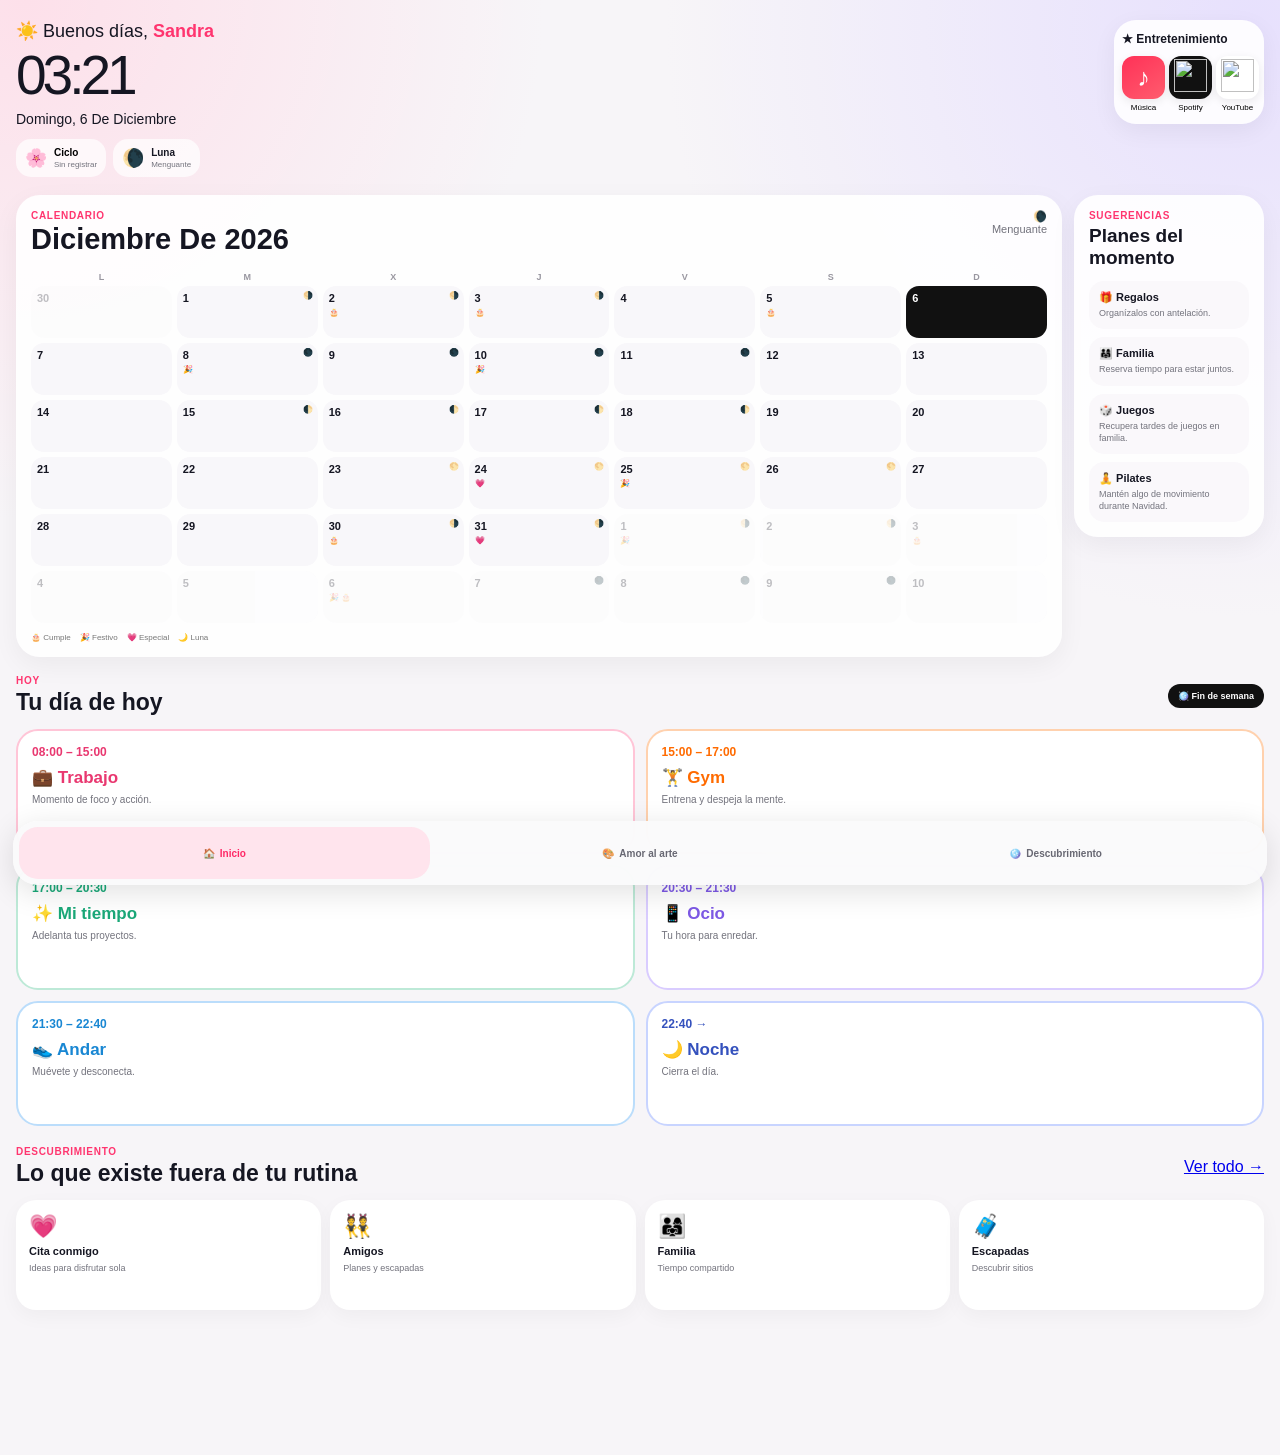
==== commit be4832e2: "Add files via upload" ====
--- a/index.html
+++ b/index.html
@@ -1,542 +1 @@
-<!DOCTYPE html>
-<html lang="es">
-<head>
-  <meta charset="UTF-8">
-
-  <meta
-    name="viewport"
-    content="width=device-width, initial-scale=1.0, viewport-fit=cover, user-scalable=no"
-  >
-
-  <meta name="apple-mobile-web-app-capable" content="yes">
-  <meta name="apple-mobile-web-app-status-bar-style" content="black-translucent">
-  <meta name="apple-mobile-web-app-title" content="Mi Inicio">
-
-  <link rel="apple-touch-icon" href="./IMG_9807.png">
-  <link rel="icon" type="image/png" href="./IMG_9807.png">
-
-  <link rel="stylesheet" href="./css/styles.css">
-
-  <title>Mi Inicio</title>
-</head>
-
-<body>
-
-<header class="hero">
-
-  <div class="hero-left">
-
-    <div class="greeting">
-      ☀️ Buenos días,
-      <strong>Sandra</strong>
-    </div>
-
-    <div
-      id="bigTime"
-      class="big-time"
-    >
-      18:00
-    </div>
-
-    <div
-      id="todayDate"
-      class="today-date"
-    ></div>
-
-
-    <!-- CICLO + LUNA -->
-
-    <div class="context-row">
-
-      <button
-        class="context-pill cycle-pill"
-        onclick="openCyclePanel()"
-      >
-
-        <span class="context-icon">
-          🌸
-        </span>
-
-        <span>
-
-          <b id="cycleMiniTitle">
-            Ciclo
-          </b>
-
-          <small id="cycleMiniText">
-            Sin registrar
-          </small>
-
-        </span>
-
-      </button>
-
-
-      <div class="context-pill moon-pill">
-
-        <span
-          id="moonMiniIcon"
-          class="context-icon"
-        >
-          🌙
-        </span>
-
-        <span>
-
-          <b>
-            Luna
-          </b>
-
-          <small id="moonMiniText">
-            Calculando…
-          </small>
-
-        </span>
-
-      </div>
-
-    </div>
-
-  </div>
-
-
-  <!-- ENTRETENIMIENTO -->
-
-  <div class="entertainment-card">
-
-    <div class="entertainment-title">
-      ★ Entretenimiento
-    </div>
-
-    <div class="entertainment-grid">
-
-      <button
-        class="mini-app"
-        onclick="launchDirect('music://')"
-      >
-
-        <span class="mini-icon music-icon">
-          ♪
-        </span>
-
-        <small>
-          Música
-        </small>
-
-      </button>
-
-
-      <button
-        class="mini-app"
-        onclick="launchDirect('spotify://')"
-      >
-
-        <span class="mini-icon spotify-icon">
-
-          <img
-            src="https://api.iconify.design/logos/spotify-icon.svg"
-            alt=""
-          >
-
-        </span>
-
-        <small>
-          Spotify
-        </small>
-
-      </button>
-
-
-      <button
-        class="mini-app"
-        onclick="launchDirect('youtube://')"
-      >
-
-        <span class="mini-icon">
-
-          <img
-            src="https://api.iconify.design/logos/youtube-icon.svg"
-            alt=""
-          >
-
-        </span>
-
-        <small>
-          YouTube
-        </small>
-
-      </button>
-
-    </div>
-
-  </div>
-
-</header>
-
-
-<main>
-
-
-<!-- ======================================================
-     CALENDARIO + SUGERENCIAS
-====================================================== -->
-
-<section class="calendar-layout">
-
-  <article class="calendar-card">
-
-    <div class="calendar-header">
-
-      <div>
-
-        <div class="eyebrow">
-          CALENDARIO
-        </div>
-
-        <h1 id="calendarTitle">
-          Agosto
-        </h1>
-
-      </div>
-
-      <div
-        id="monthMoon"
-        class="month-moon"
-      ></div>
-
-    </div>
-
-
-    <div class="calendar-weekdays">
-
-      <span>L</span>
-      <span>M</span>
-      <span>X</span>
-      <span>J</span>
-      <span>V</span>
-      <span>S</span>
-      <span>D</span>
-
-    </div>
-
-
-    <div
-      id="calendarGrid"
-      class="calendar-grid"
-    ></div>
-
-
-    <div class="calendar-legend">
-
-      <span>
-        🎂 Cumple
-      </span>
-
-      <span>
-        🎉 Festivo
-      </span>
-
-      <span>
-        💗 Especial
-      </span>
-
-      <span>
-        🌙 Luna
-      </span>
-
-    </div>
-
-  </article>
-
-
-  <!-- SUGERENCIAS -->
-
-  <aside class="suggestions-card">
-
-    <div class="eyebrow">
-      SUGERENCIAS
-    </div>
-
-    <h2>
-      Planes del momento
-    </h2>
-
-    <div
-      id="suggestionList"
-      class="suggestion-list"
-    ></div>
-
-  </aside>
-
-</section>
-
-
-<!-- ======================================================
-     TU DÍA
-====================================================== -->
-
-<section class="day-section">
-
-  <div class="section-header">
-
-    <div>
-
-      <div class="eyebrow">
-        HOY
-      </div>
-
-      <h2>
-        Tu día de hoy
-      </h2>
-
-    </div>
-
-
-    <span
-      id="lifeModeBadge"
-      class="life-mode-badge"
-    >
-      🎨 Amor al arte
-    </span>
-
-  </div>
-
-
-  <div
-    id="dayGrid"
-    class="day-grid"
-  ></div>
-
-</section>
-
-
-<!-- ======================================================
-     DESCUBRIMIENTO
-====================================================== -->
-
-<section class="discovery-section">
-
-  <div class="section-header">
-
-    <div>
-
-      <div class="eyebrow">
-        DESCUBRIMIENTO
-      </div>
-
-      <h2>
-        Lo que existe fuera de tu rutina
-      </h2>
-
-    </div>
-
-
-    <a
-      href="./descubrimiento.html"
-      class="text-link"
-    >
-      Ver todo →
-    </a>
-
-  </div>
-
-
-  <div class="discovery-grid">
-
-
-    <a
-      href="./descubrimiento.html#conmigo"
-      class="discovery-card"
-    >
-
-      <span>
-        💗
-      </span>
-
-      <b>
-        Cita conmigo
-      </b>
-
-      <small>
-        Ideas para disfrutar sola
-      </small>
-
-    </a>
-
-
-    <a
-      href="./descubrimiento.html#amigos"
-      class="discovery-card"
-    >
-
-      <span>
-        👯
-      </span>
-
-      <b>
-        Amigos
-      </b>
-
-      <small>
-        Planes y escapadas
-      </small>
-
-    </a>
-
-
-    <a
-      href="./descubrimiento.html#familia"
-      class="discovery-card"
-    >
-
-      <span>
-        👨‍👩‍👧
-      </span>
-
-      <b>
-        Familia
-      </b>
-
-      <small>
-        Tiempo compartido
-      </small>
-
-    </a>
-
-
-    <a
-      href="./descubrimiento.html#viajes"
-      class="discovery-card"
-    >
-
-      <span>
-        🧳
-      </span>
-
-      <b>
-        Escapadas
-      </b>
-
-      <small>
-        Descubrir sitios
-      </small>
-
-    </a>
-
-  </div>
-
-</section>
-
-</main>
-
-
-<!-- ======================================================
-     PANEL CICLO
-====================================================== -->
-
-<div
-  id="cyclePanel"
-  class="sheet-backdrop"
-  onclick="closeCyclePanel(event)"
->
-
-  <section class="sheet">
-
-    <div class="sheet-handle"></div>
-
-    <h2>
-      🌸 Mi ciclo
-    </h2>
-
-    <p class="muted">
-      Úsalo como orientación para organizar energía y planes.
-    </p>
-
-
-    <div class="cycle-status">
-
-      <small>
-        FASE ESTIMADA
-      </small>
-
-      <strong id="cyclePhase">
-        Sin registrar
-      </strong>
-
-      <p id="cycleAdvice">
-        Marca el primer día de la menstruación cuando ocurra.
-      </p>
-
-    </div>
-
-
-    <div class="sheet-actions">
-
-      <button
-        class="primary-btn"
-        onclick="registerPeriodToday()"
-      >
-        Hoy me ha bajado
-      </button>
-
-      <button
-        class="secondary-btn"
-        onclick="clearPeriod()"
-      >
-        Borrar registro
-      </button>
-
-    </div>
-
-  </section>
-
-</div>
-
-
-<!-- ======================================================
-     MENÚ INFERIOR
-====================================================== -->
-
-<nav class="bottom-nav">
-
-  <a
-    href="./index.html"
-    class="nav-item active"
-  >
-    🏠
-    <span>
-      Inicio
-    </span>
-  </a>
-
-
-  <a
-    href="./amor-al-arte.html"
-    class="nav-item"
-  >
-    🎨
-    <span>
-      Amor al arte
-    </span>
-  </a>
-
-
-  <a
-    href="./descubrimiento.html"
-    class="nav-item"
-  >
-    🪩
-    <span>
-      Descubrimiento
-    </span>
-  </a>
-
-</nav>
-
-
-<script src="./js/data.js"></script>
-<script src="./js/calendar.js"></script>
-<script src="./js/common.js"></script>
-
-</body>
-</html>+<!DOCTYPE html><html lang='es'><head><meta charset='UTF-8'><meta name='viewport' content='width=device-width,initial-scale=1,viewport-fit=cover,user-scalable=no'><link rel='stylesheet' href='./css/styles.css'><link rel='apple-touch-icon' href='./IMG_9807.png'><title>Mi Inicio</title></head><body><header class='hero'><div><div class='greeting'>☀️ Buenos días, <strong>Sandra</strong></div><div id='bigTime' class='big-time'>18:00</div><div id='todayDate' class='today-date'></div><div class='context-row'><button class='context-pill' onclick='openCyclePanel()'><span class='context-icon'>🌸</span><span><b id='cycleMiniTitle'>Ciclo</b><small id='cycleMiniText'>Sin registrar</small></span></button><div class='context-pill'><span id='moonMiniIcon' class='context-icon'>🌙</span><span><b>Luna</b><small id='moonMiniText'>Calculando…</small></span></div></div></div><div class='entertainment-card'><div class='entertainment-title'>★ Entretenimiento</div><div class='entertainment-grid'><button class='mini-app' onclick="launchDirect('music://')"><span class='mini-icon music-icon'>♪</span><small>Música</small></button><button class='mini-app' onclick="launchDirect('spotify://')"><span class='mini-icon spotify-icon'><img src='https://api.iconify.design/logos/spotify-icon.svg'></span><small>Spotify</small></button><button class='mini-app' onclick="launchDirect('youtube://')"><span class='mini-icon'><img src='https://api.iconify.design/logos/youtube-icon.svg'></span><small>YouTube</small></button></div></div></header><main><section class='calendar-layout'><article class='calendar-card'><div class='calendar-header'><div><div class='eyebrow'>CALENDARIO</div><h1 id='calendarTitle'>Agosto</h1></div><div id='monthMoon' class='month-moon'></div></div><div class='calendar-weekdays'><span>L</span><span>M</span><span>X</span><span>J</span><span>V</span><span>S</span><span>D</span></div><div id='calendarGrid' class='calendar-grid'></div><div class='calendar-legend'><span>🎂 Cumple</span><span>🎉 Festivo</span><span>💗 Especial</span><span>🌙 Luna</span></div></article><aside class='suggestions-card'><div class='eyebrow'>SUGERENCIAS</div><h2>Planes del momento</h2><div id='suggestionList' class='suggestion-list'></div></aside></section><section class='day-section'><div class='section-header'><div><div class='eyebrow'>HOY</div><h2>Tu día de hoy</h2></div><span id='lifeModeBadge' class='life-mode-badge'>🎨 Amor al arte</span></div><div id='dayGrid' class='day-grid'></div></section><section class='discovery-section'><div class='section-header'><div><div class='eyebrow'>DESCUBRIMIENTO</div><h2>Lo que existe fuera de tu rutina</h2></div><a href='./descubrimiento.html'>Ver todo →</a></div><div class='discovery-grid'><a class='discovery-card' href='./descubrimiento.html#conmigo'><span>💗</span><b>Cita conmigo</b><small>Ideas para disfrutar sola</small></a><a class='discovery-card' href='./descubrimiento.html#amigos'><span>👯</span><b>Amigos</b><small>Planes y escapadas</small></a><a class='discovery-card' href='./descubrimiento.html#familia'><span>👨‍👩‍👧</span><b>Familia</b><small>Tiempo compartido</small></a><a class='discovery-card' href='./descubrimiento.html#viajes'><span>🧳</span><b>Escapadas</b><small>Descubrir sitios</small></a></div></section></main><div id='cyclePanel' class='sheet-backdrop' onclick='closeCyclePanel(event)'><section class='sheet'><div class='sheet-handle'></div><h2>🌸 Mi ciclo</h2><div class='cycle-status'><strong id='cyclePhase'>Sin registrar</strong><p id='cycleAdvice'>Marca el primer día.</p></div><div class='sheet-actions'><button class='primary-btn' onclick='registerPeriodToday()'>Hoy me ha bajado</button><button class='secondary-btn' onclick='clearPeriod()'>Borrar registro</button></div></section></div><nav class="bottom-nav"><a href="./index.html" class="nav-item">🏠 <span>Inicio</span></a><a href="./amor-al-arte.html" class="nav-item">🎨 <span>Amor al arte</span></a><a href="./descubrimiento.html" class="nav-item">🪩 <span>Descubrimiento</span></a></nav><script>document.querySelector('.nav-item').classList.add('active')</script><script src='./js/data.js'></script><script src='./js/calendar.js'></script><script src='./js/common.js'></script></body></html>
--- a/css/styles.css
+++ b/css/styles.css
@@ -0,0 +1,1423 @@
+:root{
+  --bg:#f7f5f8;
+  --card:rgba(255,255,255,.92);
+  --text:#151622;
+  --muted:#73737d;
+
+  --pink:#ff356f;
+  --purple:#7657ec;
+  --green:#22bd7b;
+  --orange:#ff7400;
+  --blue:#168bd9;
+}
+
+*{
+  box-sizing:border-box;
+  -webkit-tap-highlight-color:transparent;
+}
+
+html,
+body{
+  margin:0;
+  min-height:100%;
+}
+
+body{
+
+  font-family:
+    -apple-system,
+    BlinkMacSystemFont,
+    "SF Pro Display",
+    "Helvetica Neue",
+    Arial,
+    sans-serif;
+
+  color:var(--text);
+
+  background:
+
+    radial-gradient(
+      circle at 2% 0%,
+      rgba(255,218,230,.78),
+      transparent 27%
+    ),
+
+    radial-gradient(
+      circle at 98% 2%,
+      rgba(226,218,255,.76),
+      transparent 31%
+    ),
+
+    var(--bg);
+
+  padding:
+    calc(env(safe-area-inset-top) + 20px)
+    16px
+    calc(env(safe-area-inset-bottom) + 125px);
+
+}
+
+button,
+input{
+  font:inherit;
+}
+
+
+/* =====================================================
+   HERO
+===================================================== */
+
+.hero{
+
+  display:grid;
+
+  grid-template-columns:
+    minmax(0,1fr)
+    150px;
+
+  gap:12px;
+
+  align-items:start;
+
+  margin-bottom:18px;
+
+}
+
+.greeting{
+
+  font-size:18px;
+
+}
+
+.greeting strong{
+
+  color:var(--pink);
+
+}
+
+.big-time{
+
+  margin-top:7px;
+
+  font-size:55px;
+
+  line-height:.95;
+
+  letter-spacing:-4px;
+
+  font-weight:520;
+
+}
+
+.today-date{
+
+  margin-top:10px;
+
+  font-size:14px;
+
+  text-transform:capitalize;
+
+}
+
+
+/* =====================================================
+   CICLO + LUNA
+===================================================== */
+
+.context-row{
+
+  display:flex;
+
+  gap:7px;
+
+  margin-top:12px;
+
+}
+
+.context-pill{
+
+  min-width:0;
+
+  display:flex;
+
+  align-items:center;
+
+  gap:7px;
+
+  padding:8px 9px;
+
+  border:0;
+
+  border-radius:15px;
+
+  background:rgba(255,255,255,.72);
+
+}
+
+.context-pill span:last-child{
+
+  min-width:0;
+
+  display:flex;
+
+  flex-direction:column;
+
+  text-align:left;
+
+}
+
+.context-pill b{
+
+  font-size:10px;
+
+}
+
+.context-pill small{
+
+  margin-top:2px;
+
+  color:var(--muted);
+
+  font-size:8px;
+
+  overflow:hidden;
+
+  white-space:nowrap;
+
+  text-overflow:ellipsis;
+
+}
+
+.context-icon{
+
+  font-size:18px;
+
+}
+
+
+/* =====================================================
+   ENTRETENIMIENTO
+===================================================== */
+
+.entertainment-card{
+
+  padding:12px 8px;
+
+  border-radius:22px;
+
+  background:rgba(255,255,255,.9);
+
+  box-shadow:
+    0 7px 24px rgba(0,0,0,.055);
+
+}
+
+.entertainment-title{
+
+  margin-bottom:10px;
+
+  font-size:12px;
+
+  font-weight:850;
+
+}
+
+.entertainment-grid{
+
+  display:grid;
+
+  grid-template-columns:
+    repeat(3,1fr);
+
+  gap:4px;
+
+}
+
+.mini-app{
+
+  padding:0;
+
+  border:0;
+
+  background:transparent;
+
+  text-align:center;
+
+}
+
+.mini-app small{
+
+  display:block;
+
+  margin-top:4px;
+
+  font-size:8px;
+
+}
+
+.mini-icon{
+
+  width:43px;
+
+  height:43px;
+
+  margin:auto;
+
+  display:flex;
+
+  align-items:center;
+
+  justify-content:center;
+
+  border-radius:12px;
+
+  overflow:hidden;
+
+  background:white;
+
+  box-shadow:
+    0 3px 10px rgba(0,0,0,.08);
+
+}
+
+.mini-icon img{
+
+  width:88%;
+
+  height:88%;
+
+}
+
+.music-icon{
+
+  background:
+    linear-gradient(
+      145deg,
+      #ff3157,
+      #ff5c6e
+    );
+
+  color:white;
+
+  font-size:25px;
+
+}
+
+.spotify-icon{
+
+  background:#111;
+
+}
+
+
+/* =====================================================
+   GENERALES
+===================================================== */
+
+.eyebrow{
+
+  color:var(--pink);
+
+  font-size:10px;
+
+  font-weight:900;
+
+  letter-spacing:.7px;
+
+}
+
+.section-header{
+
+  display:flex;
+
+  align-items:center;
+
+  justify-content:space-between;
+
+  gap:10px;
+
+  margin-bottom:13px;
+
+}
+
+.section-header h2{
+
+  margin:3px 0 0;
+
+  font-size:23px;
+
+}
+
+.text-link{
+
+  color:#444;
+
+  font-size:11px;
+
+  font-weight:800;
+
+  text-decoration:none;
+
+}
+
+
+/* =====================================================
+   CALENDARIO
+===================================================== */
+
+.calendar-layout{
+
+  display:grid;
+
+  grid-template-columns:
+    minmax(0,1fr)
+    190px;
+
+  gap:12px;
+
+  align-items:start;
+
+  margin-bottom:18px;
+
+}
+
+.calendar-card,
+.suggestions-card{
+
+  padding:15px;
+
+  border-radius:24px;
+
+  background:var(--card);
+
+  box-shadow:
+    0 8px 27px rgba(0,0,0,.05);
+
+}
+
+.calendar-header{
+
+  display:flex;
+
+  justify-content:space-between;
+
+  align-items:flex-start;
+
+  margin-bottom:12px;
+
+}
+
+.calendar-header h1{
+
+  margin:2px 0 0;
+
+  font-size:29px;
+
+  text-transform:capitalize;
+
+}
+
+.month-moon{
+
+  color:var(--muted);
+
+  font-size:11px;
+
+  text-align:right;
+
+}
+
+.calendar-weekdays,
+.calendar-grid{
+
+  display:grid;
+
+  grid-template-columns:
+    repeat(7,1fr);
+
+  gap:5px;
+
+}
+
+.calendar-weekdays span{
+
+  padding:4px 0;
+
+  text-align:center;
+
+  color:#9997a0;
+
+  font-size:9px;
+
+  font-weight:900;
+
+}
+
+.calendar-day{
+
+  position:relative;
+
+  min-height:52px;
+
+  padding:6px;
+
+  border-radius:13px;
+
+  background:#f8f7fa;
+
+}
+
+.calendar-day.other-month{
+
+  opacity:.27;
+
+}
+
+.calendar-day.today{
+
+  background:#111;
+
+  color:white;
+
+}
+
+.day-number{
+
+  font-size:11px;
+
+  font-weight:850;
+
+}
+
+.day-events{
+
+  margin-top:4px;
+
+  display:flex;
+
+  gap:2px;
+
+  flex-wrap:wrap;
+
+}
+
+.day-event-icon{
+
+  font-size:8px;
+
+}
+
+.moon-day{
+
+  position:absolute;
+
+  top:5px;
+
+  right:5px;
+
+  font-size:8px;
+
+}
+
+.calendar-legend{
+
+  display:flex;
+
+  flex-wrap:wrap;
+
+  gap:9px;
+
+  margin-top:10px;
+
+  color:#777;
+
+  font-size:8px;
+
+}
+
+
+/* =====================================================
+   SUGERENCIAS
+===================================================== */
+
+.suggestions-card h2{
+
+  margin:
+    4px
+    0
+    12px;
+
+  font-size:19px;
+
+}
+
+.suggestion-list{
+
+  display:grid;
+
+  gap:8px;
+
+}
+
+.suggestion{
+
+  padding:10px;
+
+  border-radius:15px;
+
+  background:#faf8fb;
+
+}
+
+.suggestion b{
+
+  display:block;
+
+  font-size:11px;
+
+}
+
+.suggestion small{
+
+  display:block;
+
+  margin-top:3px;
+
+  color:var(--muted);
+
+  font-size:9px;
+
+  line-height:1.35;
+
+}
+
+
+/* =====================================================
+   TU DÍA
+===================================================== */
+
+.day-section{
+
+  margin-bottom:20px;
+
+}
+
+.life-mode-badge{
+
+  padding:7px 10px;
+
+  border-radius:999px;
+
+  background:#111;
+
+  color:white;
+
+  font-size:9px;
+
+  font-weight:850;
+
+}
+
+.day-grid{
+
+  display:grid;
+
+  grid-template-columns:
+    repeat(2,1fr);
+
+  gap:11px;
+
+}
+
+.day-card{
+
+  position:relative;
+
+  min-height:125px;
+
+  padding:14px;
+
+  border-radius:22px;
+
+  background:white;
+
+  border:2px solid #eee;
+
+}
+
+.day-card.now{
+
+  box-shadow:
+    0 9px 26px rgba(0,0,0,.10);
+
+}
+
+.now-badge{
+
+  position:absolute;
+
+  right:9px;
+
+  top:9px;
+
+  padding:5px 7px;
+
+  border-radius:999px;
+
+  background:#111;
+
+  color:white;
+
+  font-size:7px;
+
+  font-weight:900;
+
+}
+
+.day-hours{
+
+  font-size:12px;
+
+  font-weight:900;
+
+}
+
+.day-title{
+
+  margin-top:8px;
+
+  font-size:17px;
+
+  font-weight:900;
+
+}
+
+.day-desc{
+
+  margin-top:6px;
+
+  color:var(--muted);
+
+  font-size:10px;
+
+}
+
+.work{
+
+  border-color:#ffc5d7;
+
+}
+
+.work .day-hours,
+.work .day-title{
+
+  color:#e93870;
+
+}
+
+.gym{
+
+  border-color:#ffd1ae;
+
+}
+
+.gym .day-hours,
+.gym .day-title{
+
+  color:#ff6b00;
+
+}
+
+.personal{
+
+  border-color:#bde9d7;
+
+}
+
+.personal .day-hours,
+.personal .day-title{
+
+  color:#1aa878;
+
+}
+
+.ocio{
+
+  border-color:#d9ccff;
+
+}
+
+.ocio .day-hours,
+.ocio .day-title{
+
+  color:#7d59e5;
+
+}
+
+.walk{
+
+  border-color:#bbddfb;
+
+}
+
+.walk .day-hours,
+.walk .day-title{
+
+  color:#1987d3;
+
+}
+
+.sleep{
+
+  border-color:#c8d4ff;
+
+}
+
+.sleep .day-hours,
+.sleep .day-title{
+
+  color:#3451bd;
+
+}
+
+
+/* =====================================================
+   DESCUBRIMIENTO
+===================================================== */
+
+.discovery-section{
+
+  margin-bottom:20px;
+
+}
+
+.discovery-grid{
+
+  display:grid;
+
+  grid-template-columns:
+    repeat(4,1fr);
+
+  gap:9px;
+
+}
+
+.discovery-card{
+
+  min-height:110px;
+
+  padding:13px;
+
+  display:flex;
+
+  flex-direction:column;
+
+  gap:5px;
+
+  border-radius:20px;
+
+  background:white;
+
+  color:var(--text);
+
+  text-decoration:none;
+
+  box-shadow:
+    0 6px 20px rgba(0,0,0,.04);
+
+}
+
+.discovery-card span{
+
+  font-size:23px;
+
+}
+
+.discovery-card b{
+
+  font-size:11px;
+
+}
+
+.discovery-card small{
+
+  color:var(--muted);
+
+  font-size:9px;
+
+  line-height:1.35;
+
+}
+
+
+/* =====================================================
+   CICLO SHEET
+===================================================== */
+
+.sheet-backdrop{
+
+  position:fixed;
+
+  inset:0;
+
+  z-index:999;
+
+  display:none;
+
+  align-items:flex-end;
+
+  background:rgba(0,0,0,.2);
+
+}
+
+.sheet-backdrop.show{
+
+  display:flex;
+
+}
+
+.sheet{
+
+  width:100%;
+
+  padding:
+    13px
+    20px
+    calc(env(safe-area-inset-bottom) + 25px);
+
+  border-radius:
+    28px
+    28px
+    0
+    0;
+
+  background:white;
+
+}
+
+.sheet-handle{
+
+  width:45px;
+
+  height:5px;
+
+  margin:
+    0
+    auto
+    15px;
+
+  border-radius:999px;
+
+  background:#dedde1;
+
+}
+
+.sheet h2{
+
+  margin:0;
+
+}
+
+.muted{
+
+  color:var(--muted);
+
+  font-size:12px;
+
+}
+
+.cycle-status{
+
+  margin-top:15px;
+
+  padding:15px;
+
+  border-radius:18px;
+
+  background:#fff4f8;
+
+}
+
+.cycle-status small{
+
+  color:var(--pink);
+
+  font-size:9px;
+
+  font-weight:900;
+
+}
+
+.cycle-status strong{
+
+  display:block;
+
+  margin-top:5px;
+
+  font-size:18px;
+
+}
+
+.cycle-status p{
+
+  margin:
+    8px
+    0
+    0;
+
+  color:#62616a;
+
+  font-size:11px;
+
+  line-height:1.4;
+
+}
+
+.sheet-actions{
+
+  display:grid;
+
+  grid-template-columns:
+    1fr
+    1fr;
+
+  gap:8px;
+
+  margin-top:12px;
+
+}
+
+.primary-btn,
+.secondary-btn{
+
+  padding:13px;
+
+  border:0;
+
+  border-radius:15px;
+
+  font-size:11px;
+
+  font-weight:850;
+
+}
+
+.primary-btn{
+
+  background:#111;
+
+  color:white;
+
+}
+
+.secondary-btn{
+
+  background:#efedf1;
+
+}
+
+
+/* =====================================================
+   NAV
+===================================================== */
+
+.bottom-nav{
+
+  position:fixed;
+
+  z-index:100;
+
+  left:13px;
+  right:13px;
+
+  bottom:
+    calc(
+      env(safe-area-inset-bottom)
+      + 15px
+    );
+
+  display:grid;
+
+  grid-template-columns:
+    repeat(3,1fr);
+
+  gap:5px;
+
+  padding:6px;
+
+  border-radius:25px;
+
+  background:rgba(250,250,251,.94);
+
+  backdrop-filter:blur(28px);
+
+  box-shadow:
+    0 7px 31px rgba(0,0,0,.12);
+
+}
+
+.nav-item{
+
+  min-height:52px;
+
+  display:flex;
+
+  align-items:center;
+
+  justify-content:center;
+
+  gap:5px;
+
+  border-radius:19px;
+
+  color:#686873;
+
+  text-decoration:none;
+
+  font-size:10px;
+
+  font-weight:800;
+
+}
+
+.nav-item.active{
+
+  background:#ffe4ed;
+
+  color:#ff2866;
+
+}
+
+
+/* =====================================================
+   MÓVIL
+===================================================== */
+
+@media(max-width:600px){
+
+  .calendar-layout{
+
+    grid-template-columns:1fr;
+
+  }
+
+  .suggestions-card{
+
+    order:2;
+
+  }
+
+  .discovery-grid{
+
+    grid-template-columns:
+      repeat(2,1fr);
+
+  }
+
+}
+
+@media(max-width:390px){
+
+  body{
+
+    padding-left:12px;
+
+    padding-right:12px;
+
+  }
+
+  .hero{
+
+    grid-template-columns:
+      minmax(0,1fr)
+      137px;
+
+    gap:8px;
+
+  }
+
+  .big-time{
+
+    font-size:48px;
+
+  }
+
+  .calendar-day{
+
+    min-height:46px;
+
+    padding:5px;
+
+  }
+  }
+  /* =====================================================
+   AMOR AL ARTE - PANTALLA SEGÚN HORA
+===================================================== */
+
+.aal-mode{
+  display:none;
+}
+
+.aal-card{
+
+  margin-bottom:14px;
+
+  padding:16px;
+
+  border-radius:24px;
+
+  background:rgba(255,255,255,.92);
+
+  box-shadow:
+    0 8px 27px rgba(0,0,0,.05);
+
+}
+
+.aal-top{
+
+  display:flex;
+
+  align-items:flex-start;
+
+  justify-content:space-between;
+
+  gap:10px;
+
+}
+
+.aal-top h1{
+
+  margin:4px 0 0;
+
+  font-size:27px;
+
+}
+
+.aal-hours{
+
+  padding:7px 9px;
+
+  border-radius:999px;
+
+  background:#f1eff3;
+
+  font-size:9px;
+
+  font-weight:850;
+
+}
+
+.aal-countdown{
+
+  margin-top:18px;
+
+  font-size:48px;
+
+  font-weight:500;
+
+  letter-spacing:-2px;
+
+}
+
+.aal-app-grid{
+
+  display:grid;
+
+  grid-template-columns:
+    repeat(4,1fr);
+
+  gap:9px;
+
+}
+
+.aal-app-grid button{
+
+  min-height:79px;
+
+  padding:9px 5px;
+
+  display:flex;
+
+  flex-direction:column;
+
+  align-items:center;
+
+  justify-content:center;
+
+  gap:5px;
+
+  border:0;
+
+  border-radius:17px;
+
+  background:#f8f7fa;
+
+  font-size:9px;
+
+  font-weight:800;
+
+}
+
+.aal-app-grid button span{
+
+  font-size:25px;
+
+}
+
+.aal-alert{
+
+  display:none;
+
+  align-items:center;
+
+  justify-content:space-between;
+
+  gap:10px;
+
+  margin-bottom:12px;
+
+  padding:13px;
+
+  border-radius:18px;
+
+  background:#eafaf2;
+
+}
+
+.aal-alert div:first-child{
+
+  display:flex;
+
+  flex-direction:column;
+
+}
+
+.aal-alert strong{
+
+  font-size:12px;
+
+}
+
+.aal-alert small{
+
+  margin-top:3px;
+
+  color:#777;
+
+  font-size:9px;
+
+}
+
+.aal-alert button{
+
+  padding:9px 11px;
+
+  border:0;
+
+  border-radius:12px;
+
+  background:#111;
+
+  color:white;
+
+  font-size:10px;
+
+  font-weight:850;
+
+}
+
+.purple-alert{
+
+  background:#f1edff;
+
+}
+
+.pomo-box{
+
+  display:flex;
+
+  align-items:center;
+
+  justify-content:space-between;
+
+}
+
+.pomo-big{
+
+  font-size:47px;
+
+  letter-spacing:-2px;
+
+}
+
+.pomo-play{
+
+  width:68px;
+
+  height:68px;
+
+  border:7px solid #ffdce6;
+
+  border-radius:50%;
+
+  background:white;
+
+  color:#ff356f;
+
+  font-size:24px;
+
+}
+
+.project-actions{
+
+  display:grid;
+
+  grid-template-columns:
+    repeat(2,1fr);
+
+  gap:8px;
+
+}
+
+.project-actions button{
+
+  min-height:70px;
+
+  border:0;
+
+  border-radius:17px;
+
+  background:#f7f5f8;
+
+  font-size:11px;
+
+  font-weight:800;
+
+}
+
+.night-list{
+
+  display:grid;
+
+  gap:8px;
+
+  margin-top:15px;
+
+}
+
+.night-list div{
+
+  padding:13px;
+
+  border-radius:15px;
+
+  background:#f8f7fa;
+
+  font-size:12px;
+
+  font-weight:750;
+
+
+  
+
+}
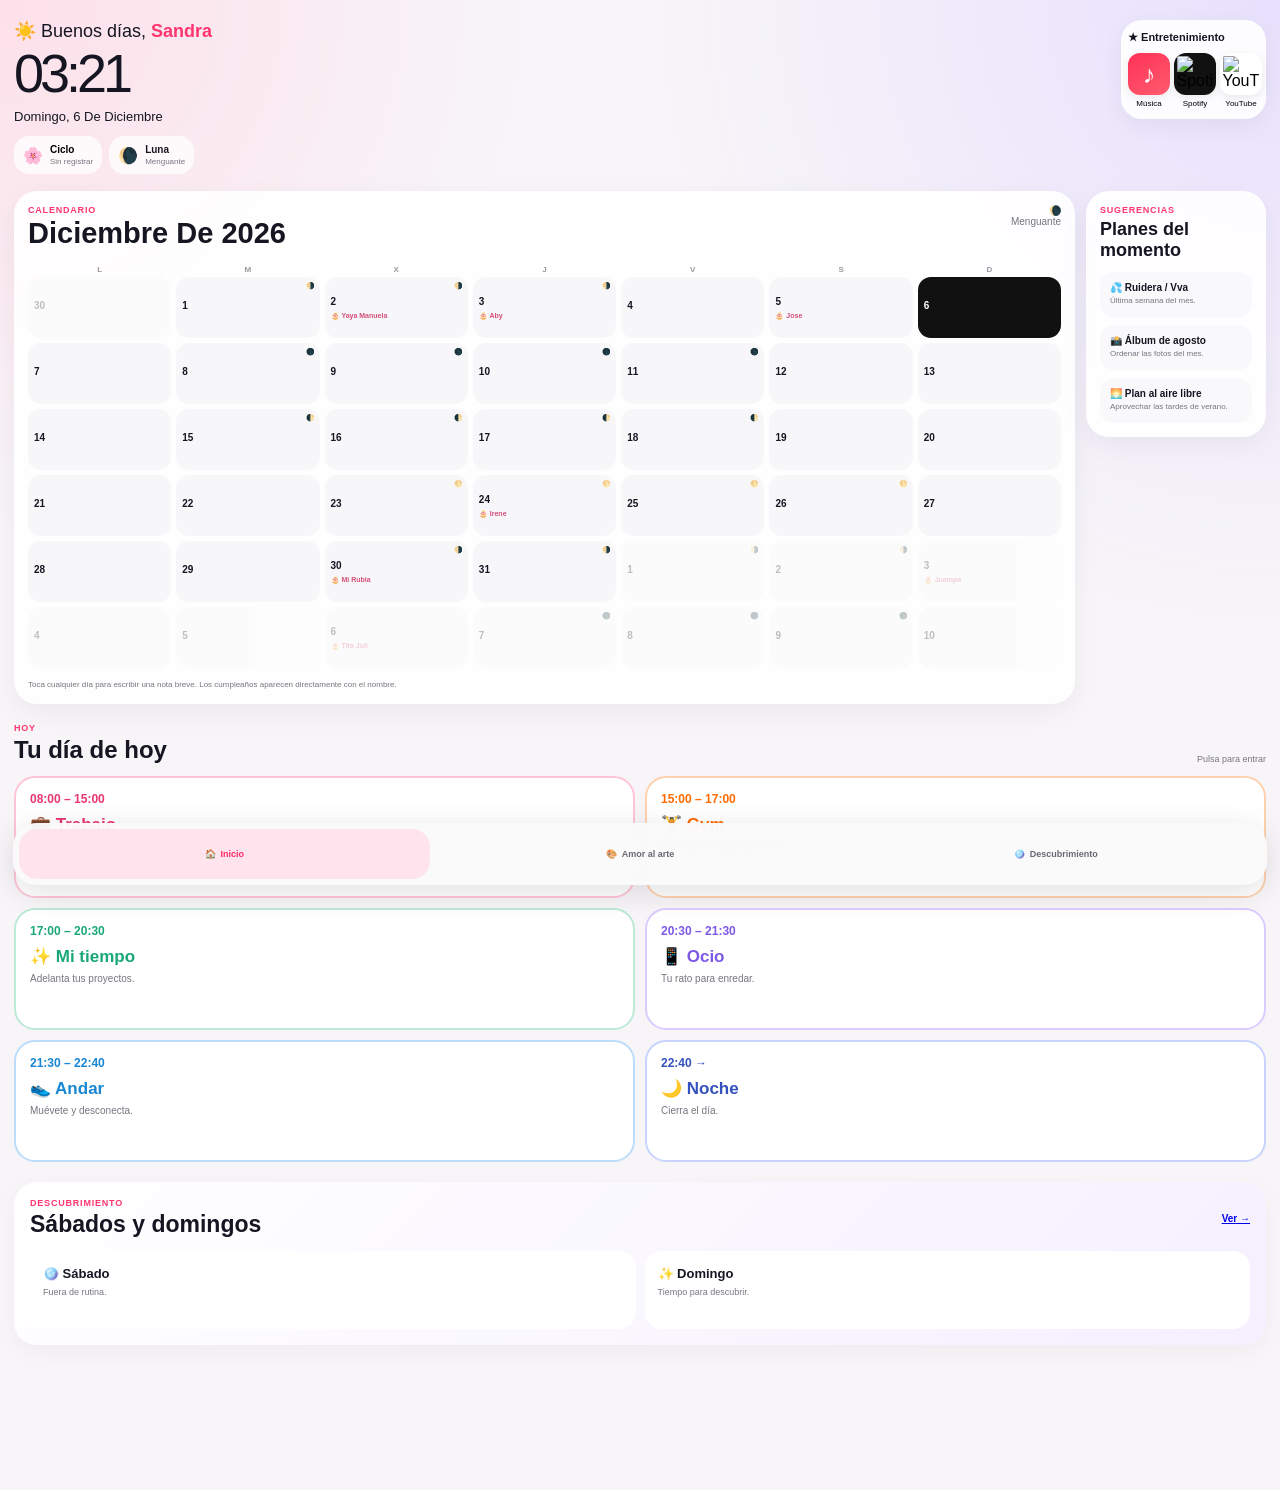
==== commit 1ae4be85: "Actualizar index.html" ====
--- a/index.html
+++ b/index.html
@@ -1 +1,3268 @@
-<!DOCTYPE html><html lang='es'><head><meta charset='UTF-8'><meta name='viewport' content='width=device-width,initial-scale=1,viewport-fit=cover,user-scalable=no'><link rel='stylesheet' href='./css/styles.css'><link rel='apple-touch-icon' href='./IMG_9807.png'><title>Mi Inicio</title></head><body><header class='hero'><div><div class='greeting'>☀️ Buenos días, <strong>Sandra</strong></div><div id='bigTime' class='big-time'>18:00</div><div id='todayDate' class='today-date'></div><div class='context-row'><button class='context-pill' onclick='openCyclePanel()'><span class='context-icon'>🌸</span><span><b id='cycleMiniTitle'>Ciclo</b><small id='cycleMiniText'>Sin registrar</small></span></button><div class='context-pill'><span id='moonMiniIcon' class='context-icon'>🌙</span><span><b>Luna</b><small id='moonMiniText'>Calculando…</small></span></div></div></div><div class='entertainment-card'><div class='entertainment-title'>★ Entretenimiento</div><div class='entertainment-grid'><button class='mini-app' onclick="launchDirect('music://')"><span class='mini-icon music-icon'>♪</span><small>Música</small></button><button class='mini-app' onclick="launchDirect('spotify://')"><span class='mini-icon spotify-icon'><img src='https://api.iconify.design/logos/spotify-icon.svg'></span><small>Spotify</small></button><button class='mini-app' onclick="launchDirect('youtube://')"><span class='mini-icon'><img src='https://api.iconify.design/logos/youtube-icon.svg'></span><small>YouTube</small></button></div></div></header><main><section class='calendar-layout'><article class='calendar-card'><div class='calendar-header'><div><div class='eyebrow'>CALENDARIO</div><h1 id='calendarTitle'>Agosto</h1></div><div id='monthMoon' class='month-moon'></div></div><div class='calendar-weekdays'><span>L</span><span>M</span><span>X</span><span>J</span><span>V</span><span>S</span><span>D</span></div><div id='calendarGrid' class='calendar-grid'></div><div class='calendar-legend'><span>🎂 Cumple</span><span>🎉 Festivo</span><span>💗 Especial</span><span>🌙 Luna</span></div></article><aside class='suggestions-card'><div class='eyebrow'>SUGERENCIAS</div><h2>Planes del momento</h2><div id='suggestionList' class='suggestion-list'></div></aside></section><section class='day-section'><div class='section-header'><div><div class='eyebrow'>HOY</div><h2>Tu día de hoy</h2></div><span id='lifeModeBadge' class='life-mode-badge'>🎨 Amor al arte</span></div><div id='dayGrid' class='day-grid'></div></section><section class='discovery-section'><div class='section-header'><div><div class='eyebrow'>DESCUBRIMIENTO</div><h2>Lo que existe fuera de tu rutina</h2></div><a href='./descubrimiento.html'>Ver todo →</a></div><div class='discovery-grid'><a class='discovery-card' href='./descubrimiento.html#conmigo'><span>💗</span><b>Cita conmigo</b><small>Ideas para disfrutar sola</small></a><a class='discovery-card' href='./descubrimiento.html#amigos'><span>👯</span><b>Amigos</b><small>Planes y escapadas</small></a><a class='discovery-card' href='./descubrimiento.html#familia'><span>👨‍👩‍👧</span><b>Familia</b><small>Tiempo compartido</small></a><a class='discovery-card' href='./descubrimiento.html#viajes'><span>🧳</span><b>Escapadas</b><small>Descubrir sitios</small></a></div></section></main><div id='cyclePanel' class='sheet-backdrop' onclick='closeCyclePanel(event)'><section class='sheet'><div class='sheet-handle'></div><h2>🌸 Mi ciclo</h2><div class='cycle-status'><strong id='cyclePhase'>Sin registrar</strong><p id='cycleAdvice'>Marca el primer día.</p></div><div class='sheet-actions'><button class='primary-btn' onclick='registerPeriodToday()'>Hoy me ha bajado</button><button class='secondary-btn' onclick='clearPeriod()'>Borrar registro</button></div></section></div><nav class="bottom-nav"><a href="./index.html" class="nav-item">🏠 <span>Inicio</span></a><a href="./amor-al-arte.html" class="nav-item">🎨 <span>Amor al arte</span></a><a href="./descubrimiento.html" class="nav-item">🪩 <span>Descubrimiento</span></a></nav><script>document.querySelector('.nav-item').classList.add('active')</script><script src='./js/data.js'></script><script src='./js/calendar.js'></script><script src='./js/common.js'></script></body></html>+<!DOCTYPE html>
+<html lang="es">
+
+<head>
+
+<meta charset="UTF-8">
+
+<meta
+  name="viewport"
+  content="width=device-width, initial-scale=1.0, viewport-fit=cover, user-scalable=no"
+>
+
+<meta name="apple-mobile-web-app-capable" content="yes">
+<meta name="apple-mobile-web-app-status-bar-style" content="black-translucent">
+<meta name="apple-mobile-web-app-title" content="Mi Inicio">
+
+<link rel="apple-touch-icon" href="./IMG_9807.png">
+
+<title>Mi Inicio</title>
+
+
+<style>
+
+/* =====================================================
+   GENERAL
+===================================================== */
+
+:root{
+
+  --bg:#f7f5f8;
+  --card:rgba(255,255,255,.92);
+
+  --text:#151622;
+  --muted:#777680;
+
+  --pink:#ff356f;
+  --purple:#7657ec;
+  --green:#20ae7c;
+  --orange:#ff7200;
+  --blue:#178bd6;
+
+}
+
+
+*{
+
+  box-sizing:border-box;
+
+  -webkit-tap-highlight-color:
+    transparent;
+
+}
+
+
+html,
+body{
+
+  margin:0;
+
+  min-height:100%;
+
+}
+
+
+body{
+
+  font-family:
+    -apple-system,
+    BlinkMacSystemFont,
+    "SF Pro Display",
+    "Helvetica Neue",
+    Arial,
+    sans-serif;
+
+  color:var(--text);
+
+  background:
+
+    radial-gradient(
+      circle at 0% 0%,
+      rgba(255,218,230,.78),
+      transparent 27%
+    ),
+
+    radial-gradient(
+      circle at 100% 0%,
+      rgba(226,218,255,.76),
+      transparent 32%
+    ),
+
+    var(--bg);
+
+
+  padding:
+
+    calc(env(safe-area-inset-top) + 20px)
+
+    14px
+
+    calc(env(safe-area-inset-bottom) + 125px);
+
+}
+
+
+button{
+
+  font:inherit;
+
+}
+
+
+/* =====================================================
+   CABECERA
+===================================================== */
+
+.hero{
+
+  display:grid;
+
+  grid-template-columns:
+    minmax(0,1fr)
+    145px;
+
+  gap:12px;
+
+  align-items:start;
+
+  margin-bottom:17px;
+
+}
+
+
+.greeting{
+
+  font-size:18px;
+
+}
+
+
+.greeting strong{
+
+  color:var(--pink);
+
+}
+
+
+.big-time{
+
+  margin-top:6px;
+
+  font-size:54px;
+
+  line-height:.95;
+
+  letter-spacing:-4px;
+
+  font-weight:520;
+
+}
+
+
+.today-date{
+
+  margin-top:10px;
+
+  font-size:13px;
+
+  text-transform:capitalize;
+
+}
+
+
+/* =====================================================
+   CICLO + LUNA
+===================================================== */
+
+.context-row{
+
+  display:flex;
+
+  gap:7px;
+
+  margin-top:12px;
+
+}
+
+
+.context-pill{
+
+  min-width:0;
+
+  padding:8px 9px;
+
+  display:flex;
+
+  align-items:center;
+
+  gap:7px;
+
+  border:0;
+
+  border-radius:15px;
+
+  background:
+    rgba(255,255,255,.75);
+
+}
+
+
+.context-pill span:last-child{
+
+  min-width:0;
+
+  display:flex;
+
+  flex-direction:column;
+
+  text-align:left;
+
+}
+
+
+.context-pill b{
+
+  font-size:10px;
+
+}
+
+
+.context-pill small{
+
+  margin-top:2px;
+
+  color:var(--muted);
+
+  font-size:8px;
+
+}
+
+
+/* =====================================================
+   ENTRETENIMIENTO
+===================================================== */
+
+.entertainment-card{
+
+  padding:11px 7px;
+
+  border-radius:21px;
+
+  background:
+    rgba(255,255,255,.92);
+
+  box-shadow:
+    0 7px 24px
+    rgba(0,0,0,.05);
+
+}
+
+
+.entertainment-title{
+
+  margin-bottom:9px;
+
+  font-size:11px;
+
+  font-weight:850;
+
+}
+
+
+.entertainment-grid{
+
+  display:grid;
+
+  grid-template-columns:
+    repeat(3,1fr);
+
+  gap:4px;
+
+}
+
+
+.mini-app{
+
+  padding:0;
+
+  border:0;
+
+  background:transparent;
+
+  text-align:center;
+
+}
+
+
+.mini-icon{
+
+  width:42px;
+
+  height:42px;
+
+  margin:auto;
+
+  display:flex;
+
+  align-items:center;
+
+  justify-content:center;
+
+  overflow:hidden;
+
+  border-radius:12px;
+
+  background:white;
+
+  box-shadow:
+    0 3px 10px
+    rgba(0,0,0,.08);
+
+}
+
+
+.mini-icon img{
+
+  width:88%;
+
+  height:88%;
+
+  object-fit:contain;
+
+}
+
+
+.music-icon{
+
+  color:white;
+
+  background:
+    linear-gradient(
+      145deg,
+      #ff3157,
+      #ff5c6e
+    );
+
+  font-size:25px;
+
+}
+
+
+.spotify-icon{
+
+  background:#111;
+
+}
+
+
+.mini-app small{
+
+  display:block;
+
+  margin-top:4px;
+
+  font-size:8px;
+
+}
+
+
+/* =====================================================
+   TITULOS
+===================================================== */
+
+.eyebrow{
+
+  color:var(--pink);
+
+  font-size:9px;
+
+  font-weight:900;
+
+  letter-spacing:.8px;
+
+}
+
+
+.section-title{
+
+  margin:
+    3px
+    0
+    13px;
+
+  font-size:24px;
+
+  font-weight:900;
+
+}
+
+
+/* =====================================================
+   CALENDARIO
+===================================================== */
+
+.calendar-layout{
+
+  display:grid;
+
+  grid-template-columns:
+    minmax(0,1fr)
+    180px;
+
+  gap:11px;
+
+  align-items:start;
+
+  margin-bottom:19px;
+
+}
+
+
+.calendar-card,
+.suggestions-card{
+
+  padding:14px;
+
+  border-radius:23px;
+
+  background:var(--card);
+
+  box-shadow:
+    0 8px 27px
+    rgba(0,0,0,.05);
+
+}
+
+
+.calendar-header{
+
+  display:flex;
+
+  justify-content:space-between;
+
+  align-items:flex-start;
+
+  gap:10px;
+
+  margin-bottom:12px;
+
+}
+
+
+.calendar-title{
+
+  margin:2px 0 0;
+
+  font-size:29px;
+
+  text-transform:capitalize;
+
+}
+
+
+.moon-title{
+
+  color:var(--muted);
+
+  font-size:10px;
+
+  text-align:right;
+
+}
+
+
+.calendar-weekdays,
+.calendar-grid{
+
+  display:grid;
+
+  grid-template-columns:
+    repeat(7,1fr);
+
+  gap:5px;
+
+}
+
+
+.calendar-weekdays span{
+
+  padding:3px;
+
+  text-align:center;
+
+  color:#9997a0;
+
+  font-size:8px;
+
+  font-weight:900;
+
+}
+
+
+.calendar-day{
+
+  position:relative;
+
+  min-width:0;
+
+  min-height:61px;
+
+  padding:6px;
+
+  border:0;
+
+  border-radius:13px;
+
+  background:#f7f6f9;
+
+  color:var(--text);
+
+  text-align:left;
+
+  cursor:pointer;
+
+  overflow:visible;
+
+}
+
+
+.calendar-day.other-month{
+
+  opacity:.27;
+
+}
+
+
+.calendar-day.today{
+
+  color:white;
+
+  background:#111;
+
+}
+
+
+.day-number{
+
+  font-size:10px;
+
+  font-weight:900;
+
+}
+
+
+/*
+  IMPORTANTE:
+  intencionadamente NO cortamos
+  los textos para que pueda verse
+  el nombre aunque sobresalga.
+*/
+
+.calendar-notes{
+
+  position:relative;
+
+  z-index:4;
+
+  margin-top:5px;
+
+  display:flex;
+
+  flex-direction:column;
+
+  gap:2px;
+
+  overflow:visible;
+
+  white-space:nowrap;
+
+}
+
+
+.birthday-label{
+
+  color:#d24f7a;
+
+  font-size:7px;
+
+  font-weight:850;
+
+  overflow:visible;
+
+}
+
+
+.calendar-day.today
+.birthday-label{
+
+  color:#ffd2e1;
+
+}
+
+
+.user-note{
+
+  display:inline-block;
+
+  width:max-content;
+
+  max-width:95px;
+
+  padding:
+    2px
+    4px;
+
+  border-radius:5px;
+
+  background:#fff1ad;
+
+  color:#655400;
+
+  font-size:7px;
+
+  font-weight:850;
+
+  overflow:visible;
+
+}
+
+
+.calendar-day.today
+.user-note{
+
+  background:#fff;
+
+  color:#111;
+
+}
+
+
+.moon-day{
+
+  position:absolute;
+
+  top:5px;
+
+  right:5px;
+
+  font-size:7px;
+
+}
+
+
+.calendar-help{
+
+  margin-top:11px;
+
+  color:var(--muted);
+
+  font-size:8px;
+
+  line-height:1.4;
+
+}
+
+
+/* =====================================================
+   SUGERENCIAS
+===================================================== */
+
+.suggestions-card h2{
+
+  margin:
+    4px
+    0
+    11px;
+
+  font-size:18px;
+
+}
+
+
+.suggestion-list{
+
+  display:grid;
+
+  gap:8px;
+
+}
+
+
+.suggestion{
+
+  padding:10px;
+
+  border-radius:14px;
+
+  background:#f9f8fa;
+
+}
+
+
+.suggestion strong{
+
+  display:block;
+
+  font-size:10px;
+
+}
+
+
+.suggestion small{
+
+  display:block;
+
+  margin-top:3px;
+
+  color:var(--muted);
+
+  font-size:8px;
+
+  line-height:1.35;
+
+}
+
+
+/* =====================================================
+   TU DÍA
+===================================================== */
+
+.day-section{
+
+  margin-bottom:20px;
+
+}
+
+
+.day-heading{
+
+  display:flex;
+
+  justify-content:space-between;
+
+  align-items:end;
+
+  gap:10px;
+
+  margin-bottom:12px;
+
+}
+
+
+.day-heading h2{
+
+  margin:3px 0 0;
+
+  font-size:24px;
+
+}
+
+
+.day-heading small{
+
+  color:var(--muted);
+
+  font-size:9px;
+
+}
+
+
+.day-grid{
+
+  display:grid;
+
+  grid-template-columns:
+    repeat(2,1fr);
+
+  gap:10px;
+
+}
+
+
+.day-card{
+
+  position:relative;
+
+  min-height:122px;
+
+  padding:14px;
+
+  display:block;
+
+  border-radius:21px;
+
+  border:2px solid #eee;
+
+  background:white;
+
+  color:inherit;
+
+  text-decoration:none;
+
+}
+
+
+.day-card.now{
+
+  box-shadow:
+    0 9px 26px
+    rgba(0,0,0,.10);
+
+}
+
+
+.now-badge{
+
+  position:absolute;
+
+  top:8px;
+
+  right:8px;
+
+  padding:
+    4px
+    7px;
+
+  border-radius:999px;
+
+  color:white;
+
+  background:#111;
+
+  font-size:7px;
+
+  font-weight:900;
+
+}
+
+
+.day-hours{
+
+  font-size:12px;
+
+  font-weight:900;
+
+}
+
+
+.day-name{
+
+  margin-top:8px;
+
+  font-size:17px;
+
+  font-weight:900;
+
+}
+
+
+.day-description{
+
+  margin-top:6px;
+
+  color:var(--muted);
+
+  font-size:10px;
+
+}
+
+
+.work{
+
+  border-color:#ffc5d7;
+
+}
+
+.work .day-hours,
+.work .day-name{
+
+  color:#e93870;
+
+}
+
+
+.gym{
+
+  border-color:#ffd1ae;
+
+}
+
+.gym .day-hours,
+.gym .day-name{
+
+  color:#ff6b00;
+
+}
+
+
+.personal{
+
+  border-color:#bde9d7;
+
+}
+
+.personal .day-hours,
+.personal .day-name{
+
+  color:#1aa878;
+
+}
+
+
+.ocio{
+
+  border-color:#d9ccff;
+
+}
+
+.ocio .day-hours,
+.ocio .day-name{
+
+  color:#7d59e5;
+
+}
+
+
+.walk{
+
+  border-color:#bbddfb;
+
+}
+
+.walk .day-hours,
+.walk .day-name{
+
+  color:#1987d3;
+
+}
+
+
+.sleep{
+
+  border-color:#c8d4ff;
+
+}
+
+.sleep .day-hours,
+.sleep .day-name{
+
+  color:#3451bd;
+
+}
+
+
+/* =====================================================
+   DESCUBRIMIENTO
+===================================================== */
+
+.discovery-preview{
+
+  margin-bottom:20px;
+
+  padding:16px;
+
+  border-radius:23px;
+
+  background:
+    linear-gradient(
+      135deg,
+      #fff,
+      #f5efff
+    );
+
+  box-shadow:
+    0 7px 24px
+    rgba(0,0,0,.04);
+
+}
+
+
+.discovery-top{
+
+  display:flex;
+
+  align-items:center;
+
+  justify-content:space-between;
+
+  gap:10px;
+
+}
+
+
+.discovery-preview h2{
+
+  margin:
+    3px
+    0
+    0;
+
+  font-size:23px;
+
+}
+
+
+.discovery-days{
+
+  margin-top:13px;
+
+  display:grid;
+
+  grid-template-columns:
+    1fr
+    1fr;
+
+  gap:9px;
+
+}
+
+
+.weekend-day{
+
+  min-height:78px;
+
+  padding:13px;
+
+  border-radius:17px;
+
+  background:white;
+
+}
+
+
+.weekend-day b{
+
+  font-size:13px;
+
+}
+
+
+.weekend-day small{
+
+  display:block;
+
+  margin-top:5px;
+
+  color:var(--muted);
+
+  font-size:9px;
+
+}
+
+
+/* =====================================================
+   CICLO
+===================================================== */
+
+.sheet-backdrop{
+
+  position:fixed;
+
+  z-index:999;
+
+  inset:0;
+
+  display:none;
+
+  align-items:flex-end;
+
+  background:
+    rgba(0,0,0,.22);
+
+}
+
+
+.sheet-backdrop.show{
+
+  display:flex;
+
+}
+
+
+.sheet{
+
+  width:100%;
+
+  padding:
+    16px
+    20px
+    calc(
+      env(safe-area-inset-bottom)
+      +
+      25px
+    );
+
+  border-radius:
+    28px
+    28px
+    0
+    0;
+
+  background:white;
+
+}
+
+
+.sheet-handle{
+
+  width:44px;
+
+  height:5px;
+
+  margin:
+    0
+    auto
+    15px;
+
+  border-radius:999px;
+
+  background:#ddd;
+
+}
+
+
+.sheet h2{
+
+  margin:0;
+
+}
+
+
+.sheet p{
+
+  color:var(--muted);
+
+  font-size:11px;
+
+  line-height:1.45;
+
+}
+
+
+.cycle-box{
+
+  padding:14px;
+
+  border-radius:17px;
+
+  background:#fff3f7;
+
+}
+
+
+.cycle-box strong{
+
+  display:block;
+
+  font-size:17px;
+
+}
+
+
+.sheet-buttons{
+
+  display:grid;
+
+  grid-template-columns:
+    1fr
+    1fr;
+
+  gap:8px;
+
+  margin-top:12px;
+
+}
+
+
+.sheet-buttons button{
+
+  padding:13px;
+
+  border:0;
+
+  border-radius:14px;
+
+  font-size:11px;
+
+  font-weight:850;
+
+}
+
+
+.primary{
+
+  color:white;
+
+  background:#111;
+
+}
+
+
+.secondary{
+
+  background:#efedf1;
+
+}
+
+
+/* =====================================================
+   MENÚ INFERIOR
+===================================================== */
+
+.bottom-nav{
+
+  position:fixed;
+
+  z-index:100;
+
+  left:13px;
+  right:13px;
+
+  bottom:
+    calc(
+      env(safe-area-inset-bottom)
+      +
+      15px
+    );
+
+  display:grid;
+
+  grid-template-columns:
+    repeat(3,1fr);
+
+  gap:5px;
+
+  padding:6px;
+
+  border-radius:24px;
+
+  background:
+    rgba(250,250,251,.94);
+
+  backdrop-filter:
+    blur(28px);
+
+  box-shadow:
+    0 7px 31px
+    rgba(0,0,0,.12);
+
+}
+
+
+.nav-item{
+
+  min-height:50px;
+
+  display:flex;
+
+  align-items:center;
+
+  justify-content:center;
+
+  gap:5px;
+
+  border-radius:18px;
+
+  color:#686873;
+
+  text-decoration:none;
+
+  font-size:9px;
+
+  font-weight:850;
+
+}
+
+
+.nav-item.active{
+
+  color:#ff2866;
+
+  background:#ffe4ed;
+
+}
+
+
+/* =====================================================
+   RESPONSIVE
+===================================================== */
+
+@media(max-width:600px){
+
+  .calendar-layout{
+
+    grid-template-columns:1fr;
+
+  }
+
+}
+
+
+@media(max-width:390px){
+
+  body{
+
+    padding-left:12px;
+    padding-right:12px;
+
+  }
+
+  .hero{
+
+    grid-template-columns:
+      minmax(0,1fr)
+      136px;
+
+    gap:8px;
+
+  }
+
+  .big-time{
+
+    font-size:48px;
+
+  }
+
+  .calendar-day{
+
+    min-height:56px;
+
+  }
+
+}
+
+</style>
+
+</head>
+
+
+<body>
+
+
+<!-- =====================================================
+     CABECERA
+===================================================== -->
+
+<header class="hero">
+
+
+  <div>
+
+    <div class="greeting">
+
+      ☀️ Buenos días,
+      <strong>Sandra</strong>
+
+    </div>
+
+
+    <div
+      id="bigTime"
+      class="big-time"
+    >
+      21:00
+    </div>
+
+
+    <div
+      id="todayDate"
+      class="today-date"
+    ></div>
+
+
+    <div class="context-row">
+
+
+      <button
+        class="context-pill"
+        onclick="openCycle()"
+      >
+
+        <span>
+          🌸
+        </span>
+
+        <span>
+
+          <b id="cycleTitle">
+            Ciclo
+          </b>
+
+          <small id="cycleSubtitle">
+            Sin registrar
+          </small>
+
+        </span>
+
+      </button>
+
+
+      <div class="context-pill">
+
+        <span id="moonIcon">
+          🌙
+        </span>
+
+        <span>
+
+          <b>
+            Luna
+          </b>
+
+          <small id="moonText">
+            Calculando…
+          </small>
+
+        </span>
+
+      </div>
+
+
+    </div>
+
+  </div>
+
+
+  <!-- ENTRETENIMIENTO -->
+
+  <div class="entertainment-card">
+
+    <div class="entertainment-title">
+      ★ Entretenimiento
+    </div>
+
+
+    <div class="entertainment-grid">
+
+
+      <button
+        class="mini-app"
+        onclick="openApp('music://')"
+      >
+
+        <span class="mini-icon music-icon">
+          ♪
+        </span>
+
+        <small>
+          Música
+        </small>
+
+      </button>
+
+
+      <button
+        class="mini-app"
+        onclick="openApp('spotify://')"
+      >
+
+        <span class="mini-icon spotify-icon">
+
+          <img
+            src="https://api.iconify.design/logos/spotify-icon.svg"
+            alt="Spotify"
+          >
+
+        </span>
+
+        <small>
+          Spotify
+        </small>
+
+      </button>
+
+
+      <button
+        class="mini-app"
+        onclick="openApp('youtube://')"
+      >
+
+        <span class="mini-icon">
+
+          <img
+            src="https://api.iconify.design/logos/youtube-icon.svg"
+            alt="YouTube"
+          >
+
+        </span>
+
+        <small>
+          YouTube
+        </small>
+
+      </button>
+
+
+    </div>
+
+  </div>
+
+
+</header>
+
+
+
+<main>
+
+
+<!-- =====================================================
+     CALENDARIO
+===================================================== -->
+
+<section class="calendar-layout">
+
+
+  <article class="calendar-card">
+
+
+    <div class="calendar-header">
+
+
+      <div>
+
+        <div class="eyebrow">
+          CALENDARIO
+        </div>
+
+        <h1
+          id="calendarTitle"
+          class="calendar-title"
+        >
+          Agosto de 2026
+        </h1>
+
+      </div>
+
+
+      <div
+        id="calendarMoon"
+        class="moon-title"
+      ></div>
+
+
+    </div>
+
+
+    <div class="calendar-weekdays">
+
+      <span>L</span>
+      <span>M</span>
+      <span>X</span>
+      <span>J</span>
+      <span>V</span>
+      <span>S</span>
+      <span>D</span>
+
+    </div>
+
+
+    <div
+      id="calendarGrid"
+      class="calendar-grid"
+    ></div>
+
+
+    <div class="calendar-help">
+
+      Toca cualquier día para escribir una nota breve.
+      Los cumpleaños aparecen directamente con el nombre.
+
+    </div>
+
+
+  </article>
+
+
+
+  <!-- SUGERENCIAS -->
+
+  <aside class="suggestions-card">
+
+    <div class="eyebrow">
+      SUGERENCIAS
+    </div>
+
+    <h2>
+      Planes del momento
+    </h2>
+
+
+    <div class="suggestion-list">
+
+
+      <div class="suggestion">
+
+        <strong>
+          💦 Ruidera / Vva
+        </strong>
+
+        <small>
+          Última semana del mes.
+        </small>
+
+      </div>
+
+
+      <div class="suggestion">
+
+        <strong>
+          📸 Álbum de agosto
+        </strong>
+
+        <small>
+          Ordenar las fotos del mes.
+        </small>
+
+      </div>
+
+
+      <div class="suggestion">
+
+        <strong>
+          🌅 Plan al aire libre
+        </strong>
+
+        <small>
+          Aprovechar las tardes de verano.
+        </small>
+
+      </div>
+
+
+    </div>
+
+  </aside>
+
+
+</section>
+
+
+
+<!-- =====================================================
+     TU DÍA DE HOY
+===================================================== -->
+
+<section class="day-section">
+
+
+  <div class="day-heading">
+
+    <div>
+
+      <div class="eyebrow">
+        HOY
+      </div>
+
+      <h2>
+        Tu día de hoy
+      </h2>
+
+    </div>
+
+
+    <small>
+      Pulsa para entrar
+    </small>
+
+  </div>
+
+
+  <div class="day-grid">
+
+
+    <a
+      href="./trabajo.html"
+      class="day-card work"
+      data-start="480"
+      data-end="900"
+    >
+
+      <div class="day-hours">
+        08:00 – 15:00
+      </div>
+
+      <div class="day-name">
+        💼 Trabajo
+      </div>
+
+      <div class="day-description">
+        Momento de foco y acción.
+      </div>
+
+    </a>
+
+
+    <a
+      href="./gym.html"
+      class="day-card gym"
+      data-start="900"
+      data-end="1020"
+    >
+
+      <div class="day-hours">
+        15:00 – 17:00
+      </div>
+
+      <div class="day-name">
+        🏋️ Gym
+      </div>
+
+      <div class="day-description">
+        Entrena y despeja la mente.
+      </div>
+
+    </a>
+
+
+    <a
+      href="./mi-tiempo.html"
+      class="day-card personal"
+      data-start="1020"
+      data-end="1230"
+    >
+
+      <div class="day-hours">
+        17:00 – 20:30
+      </div>
+
+      <div class="day-name">
+        ✨ Mi tiempo
+      </div>
+
+      <div class="day-description">
+        Adelanta tus proyectos.
+      </div>
+
+    </a>
+
+
+    <a
+      href="./ocio.html"
+      class="day-card ocio"
+      data-start="1230"
+      data-end="1290"
+    >
+
+      <div class="day-hours">
+        20:30 – 21:30
+      </div>
+
+      <div class="day-name">
+        📱 Ocio
+      </div>
+
+      <div class="day-description">
+        Tu rato para enredar.
+      </div>
+
+    </a>
+
+
+    <a
+      href="./andar.html"
+      class="day-card walk"
+      data-start="1290"
+      data-end="1360"
+    >
+
+      <div class="day-hours">
+        21:30 – 22:40
+      </div>
+
+      <div class="day-name">
+        👟 Andar
+      </div>
+
+      <div class="day-description">
+        Muévete y desconecta.
+      </div>
+
+    </a>
+
+
+    <a
+      href="./noche.html"
+      class="day-card sleep"
+      data-start="1360"
+      data-end="1440"
+    >
+
+      <div class="day-hours">
+        22:40 →
+      </div>
+
+      <div class="day-name">
+        🌙 Noche
+      </div>
+
+      <div class="day-description">
+        Cierra el día.
+      </div>
+
+    </a>
+
+
+  </div>
+
+</section>
+
+
+
+<!-- =====================================================
+     DESCUBRIMIENTO
+===================================================== -->
+
+<section class="discovery-preview">
+
+
+  <div class="discovery-top">
+
+
+    <div>
+
+      <div class="eyebrow">
+        DESCUBRIMIENTO
+      </div>
+
+      <h2>
+        Sábados y domingos
+      </h2>
+
+    </div>
+
+
+    <a
+      href="./descubrimiento.html"
+      style="
+        font-size:10px;
+        font-weight:850;
+      "
+    >
+      Ver →
+    </a>
+
+
+  </div>
+
+
+  <div class="discovery-days">
+
+
+    <div class="weekend-day">
+
+      <b>
+        🪩 Sábado
+      </b>
+
+      <small>
+        Fuera de rutina.
+      </small>
+
+    </div>
+
+
+    <div class="weekend-day">
+
+      <b>
+        ✨ Domingo
+      </b>
+
+      <small>
+        Tiempo para descubrir.
+      </small>
+
+    </div>
+
+
+  </div>
+
+
+</section>
+
+
+</main>
+
+
+
+<!-- =====================================================
+     CICLO
+===================================================== -->
+
+<div
+  id="cyclePanel"
+  class="sheet-backdrop"
+  onclick="closeCycle(event)"
+>
+
+
+  <section class="sheet">
+
+
+    <div class="sheet-handle">
+    </div>
+
+
+    <h2>
+      🌸 Mi ciclo
+    </h2>
+
+
+    <p>
+      Solo como referencia para organizar energía,
+      planes y descanso.
+    </p>
+
+
+    <div class="cycle-box">
+
+      <strong id="cyclePhase">
+        Sin registrar
+      </strong>
+
+      <p id="cycleAdvice">
+        Marca el primer día cuando te baje.
+      </p>
+
+    </div>
+
+
+    <div class="sheet-buttons">
+
+
+      <button
+        class="primary"
+        onclick="periodToday()"
+      >
+        Hoy me ha bajado
+      </button>
+
+
+      <button
+        class="secondary"
+        onclick="clearPeriod()"
+      >
+        Borrar
+      </button>
+
+
+    </div>
+
+
+  </section>
+
+
+</div>
+
+
+
+<!-- =====================================================
+     MENÚ
+===================================================== -->
+
+<nav class="bottom-nav">
+
+
+  <a
+    href="./index.html"
+    class="nav-item active"
+  >
+    🏠
+    <span>Inicio</span>
+  </a>
+
+
+  <a
+    href="./amor-al-arte.html"
+    class="nav-item"
+  >
+    🎨
+    <span>Amor al arte</span>
+  </a>
+
+
+  <a
+    href="./descubrimiento.html"
+    class="nav-item"
+  >
+    🪩
+    <span>Descubrimiento</span>
+  </a>
+
+
+</nav>
+
+
+
+<script>
+
+/* =====================================================
+   DATOS DE CUMPLEAÑOS / EVENTOS
+===================================================== */
+
+const events = [
+
+  {
+    date:"01-03",
+    label:"🎂 Juampa"
+  },
+
+  {
+    date:"01-06",
+    label:"🎂 Tita Juli"
+  },
+
+  {
+    date:"01-16",
+    label:"🎂 Mete"
+  },
+
+  {
+    date:"02-10",
+    label:"🎂 Fate"
+  },
+
+  {
+    date:"03-05",
+    label:"🎂 Tita Dolo"
+  },
+
+  {
+    date:"03-07",
+    label:"🎂 Tito Manolo"
+  },
+
+  {
+    date:"04-11",
+    label:"🎂 Roci"
+  },
+
+  {
+    date:"04-23",
+    label:"🎂 Yayo José"
+  },
+
+  {
+    date:"04-30",
+    label:"🎂 Yaya Rosario"
+  },
+
+  {
+    date:"05-18",
+    label:"🎂 Papá"
+  },
+
+  {
+    date:"06-20",
+    label:"🎂 Daniel · Karim"
+  },
+
+  {
+    date:"06-22",
+    label:"🎂 Mi cumple · José A"
+  },
+
+  {
+    date:"06-24",
+    label:"🎂 Tata Rosi"
+  },
+
+  {
+    date:"06-30",
+    label:"🎂 Marido"
+  },
+
+  {
+    date:"08-11",
+    label:"🎂 Malva"
+  },
+
+  {
+    date:"08-14",
+    label:"🎂 Manuel"
+  },
+
+  {
+    date:"08-27",
+    label:"🎂 María"
+  },
+
+  {
+    date:"09-16",
+    label:"🎂 Yayo Eugenio"
+  },
+
+  {
+    date:"09-20",
+    label:"🎂 Paula"
+  },
+
+  {
+    date:"09-21",
+    label:"🎂 Mami"
+  },
+
+  {
+    date:"11-11",
+    label:"🎂 Julia"
+  },
+
+  {
+    date:"11-28",
+    label:"🎂 Vero · Evita"
+  },
+
+  {
+    date:"12-02",
+    label:"🎂 Yaya Manuela"
+  },
+
+  {
+    date:"12-03",
+    label:"🎂 Aby"
+  },
+
+  {
+    date:"12-05",
+    label:"🎂 Jose"
+  },
+
+  {
+    date:"12-24",
+    label:"🎂 Irene"
+  },
+
+  {
+    date:"12-30",
+    label:"🎂 Mi Rubia"
+  }
+
+];
+
+
+
+/* =====================================================
+   RELOJ
+===================================================== */
+
+function updateClock(){
+
+  const now =
+    new Date();
+
+
+  document.getElementById(
+    "bigTime"
+  ).textContent =
+
+    now.toLocaleTimeString(
+      "es-ES",
+      {
+        hour:"2-digit",
+        minute:"2-digit"
+      }
+    );
+
+
+  document.getElementById(
+    "todayDate"
+  ).textContent =
+
+    now.toLocaleDateString(
+      "es-ES",
+      {
+        weekday:"long",
+        day:"numeric",
+        month:"long"
+      }
+    );
+
+}
+
+
+
+/* =====================================================
+   LUNA
+===================================================== */
+
+function moonPhase(date){
+
+  const known =
+    new Date(
+      Date.UTC(
+        2000,
+        0,
+        6,
+        18,
+        14
+      )
+    );
+
+
+  const cycle =
+    29.53058867;
+
+
+  const age =
+
+    (
+      (
+        (
+          date
+          -
+          known
+        )
+        /
+        86400000
+      )
+      %
+      cycle
+      +
+      cycle
+    )
+    %
+    cycle;
+
+
+  if(
+    age < 1.85
+    ||
+    age >= 27.68
+  ){
+
+    return{
+      icon:"🌑",
+      name:"Luna nueva"
+    };
+
+  }
+
+
+  if(age < 5.54){
+
+    return{
+      icon:"🌒",
+      name:"Creciente"
+    };
+
+  }
+
+
+  if(age < 9.23){
+
+    return{
+      icon:"🌓",
+      name:"Cuarto creciente"
+    };
+
+  }
+
+
+  if(age < 12.92){
+
+    return{
+      icon:"🌔",
+      name:"Gibosa creciente"
+    };
+
+  }
+
+
+  if(age < 16.61){
+
+    return{
+      icon:"🌕",
+      name:"Luna llena"
+    };
+
+  }
+
+
+  if(age < 20.30){
+
+    return{
+      icon:"🌖",
+      name:"Gibosa menguante"
+    };
+
+  }
+
+
+  if(age < 23.99){
+
+    return{
+      icon:"🌗",
+      name:"Cuarto menguante"
+    };
+
+  }
+
+
+  return{
+    icon:"🌘",
+    name:"Menguante"
+  };
+
+}
+
+
+
+/* =====================================================
+   CALENDARIO
+===================================================== */
+
+function getEvents(
+  month,
+  day
+){
+
+  const key =
+
+    String(month)
+      .padStart(2,"0")
+
+    +
+
+    "-"
+
+    +
+
+    String(day)
+      .padStart(2,"0");
+
+
+  return events.filter(
+    item =>
+      item.date === key
+  );
+
+}
+
+
+function noteKey(
+  year,
+  month,
+  day
+){
+
+  return (
+    "calendar-note-"
+    +
+    year
+    +
+    "-"
+    +
+    month
+    +
+    "-"
+    +
+    day
+  );
+
+}
+
+
+function editDay(
+  year,
+  month,
+  day
+){
+
+  const key =
+    noteKey(
+      year,
+      month,
+      day
+    );
+
+
+  const current =
+    localStorage.getItem(
+      key
+    )
+    ||
+    "";
+
+
+  const value =
+    prompt(
+      "Escribe una nota breve para el "
+      +
+      day
+      +
+      "/"
+      +
+      month
+      +
+      ":\n\nEj.: Regalo María · Pelu · Cena",
+      current
+    );
+
+
+  if(value === null){
+
+    return;
+
+  }
+
+
+  const clean =
+    value
+      .trim()
+      .slice(
+        0,
+        24
+      );
+
+
+  if(clean){
+
+    localStorage.setItem(
+      key,
+      clean
+    );
+
+  }
+
+  else{
+
+    localStorage.removeItem(
+      key
+    );
+
+  }
+
+
+  renderCalendar();
+
+}
+
+
+function renderCalendar(){
+
+  const now =
+    new Date();
+
+
+  const year =
+    now.getFullYear();
+
+
+  const month =
+    now.getMonth();
+
+
+  const monthNumber =
+    month + 1;
+
+
+  document.getElementById(
+    "calendarTitle"
+  ).textContent =
+
+    now.toLocaleDateString(
+      "es-ES",
+      {
+        month:"long",
+        year:"numeric"
+      }
+    );
+
+
+  const moonNow =
+    moonPhase(
+      now
+    );
+
+
+  document.getElementById(
+    "calendarMoon"
+  ).innerHTML =
+
+    moonNow.icon
+
+    +
+
+    "<br>"
+
+    +
+
+    moonNow.name;
+
+
+  document.getElementById(
+    "moonIcon"
+  ).textContent =
+    moonNow.icon;
+
+
+  document.getElementById(
+    "moonText"
+  ).textContent =
+    moonNow.name;
+
+
+  const grid =
+    document.getElementById(
+      "calendarGrid"
+    );
+
+
+  grid.innerHTML =
+    "";
+
+
+  const first =
+    new Date(
+      year,
+      month,
+      1
+    );
+
+
+  const days =
+    new Date(
+      year,
+      month + 1,
+      0
+    )
+    .getDate();
+
+
+  const start =
+    (
+      first.getDay()
+      +
+      6
+    )
+    %
+    7;
+
+
+  const previousDays =
+    new Date(
+      year,
+      month,
+      0
+    )
+    .getDate();
+
+
+  for(
+    let index = 0;
+    index < 42;
+    index++
+  ){
+
+    let day;
+
+    let cellMonth =
+      month;
+
+    let cellYear =
+      year;
+
+    let outside =
+      false;
+
+
+    if(index < start){
+
+      day =
+        previousDays
+        -
+        start
+        +
+        index
+        +
+        1;
+
+
+      cellMonth--;
+
+
+      outside =
+        true;
+
+    }
+
+    else if(
+      index >=
+      start + days
+    ){
+
+      day =
+        index
+        -
+        start
+        -
+        days
+        +
+        1;
+
+
+      cellMonth++;
+
+
+      outside =
+        true;
+
+    }
+
+    else{
+
+      day =
+        index
+        -
+        start
+        +
+        1;
+
+    }
+
+
+    if(cellMonth < 0){
+
+      cellMonth =
+        11;
+
+      cellYear--;
+
+    }
+
+
+    if(cellMonth > 11){
+
+      cellMonth =
+        0;
+
+      cellYear++;
+
+    }
+
+
+    const realMonth =
+      cellMonth + 1;
+
+
+    const button =
+      document.createElement(
+        "button"
+      );
+
+
+    button.className =
+      "calendar-day";
+
+
+    if(outside){
+
+      button
+        .classList
+        .add(
+          "other-month"
+        );
+
+    }
+
+
+    if(
+      !outside
+      &&
+      day === now.getDate()
+    ){
+
+      button
+        .classList
+        .add(
+          "today"
+        );
+
+    }
+
+
+    button.setAttribute(
+      "aria-label",
+      "Día "
+      +
+      day
+      +
+      ". Pulsa para añadir una nota."
+    );
+
+
+    button.onclick =
+      () =>
+        editDay(
+          cellYear,
+          realMonth,
+          day
+        );
+
+
+    let html =
+
+      '<div class="day-number">'
+      +
+      day
+      +
+      "</div>";
+
+
+    const dayMoon =
+      moonPhase(
+        new Date(
+          cellYear,
+          cellMonth,
+          day
+        )
+      );
+
+
+    if(
+      [
+        "Luna nueva",
+        "Cuarto creciente",
+        "Luna llena",
+        "Cuarto menguante"
+      ]
+      .includes(
+        dayMoon.name
+      )
+    ){
+
+      html +=
+
+        '<span class="moon-day">'
+        +
+        dayMoon.icon
+        +
+        "</span>";
+
+    }
+
+
+    html +=
+      '<div class="calendar-notes">';
+
+
+    const dayEvents =
+      getEvents(
+        realMonth,
+        day
+      );
+
+
+    dayEvents.forEach(
+      event => {
+
+        html +=
+
+          '<span class="birthday-label">'
+          +
+          event.label
+          +
+          "</span>";
+
+      }
+    );
+
+
+    const stored =
+      localStorage.getItem(
+        noteKey(
+          cellYear,
+          realMonth,
+          day
+        )
+      );
+
+
+    if(stored){
+
+      html +=
+
+        '<span class="user-note">'
+        +
+        escapeHtml(
+          stored
+        )
+        +
+        "</span>";
+
+    }
+
+
+    html +=
+      "</div>";
+
+
+    button.innerHTML =
+      html;
+
+
+    grid.appendChild(
+      button
+    );
+
+  }
+
+}
+
+
+function escapeHtml(text){
+
+  const div =
+    document.createElement(
+      "div"
+    );
+
+
+  div.textContent =
+    text;
+
+
+  return div.innerHTML;
+
+}
+
+
+
+/* =====================================================
+   FRANJA ACTUAL
+===================================================== */
+
+function markCurrentSlot(){
+
+  const now =
+    new Date();
+
+
+  const minutes =
+
+    now.getHours()
+    *
+    60
+
+    +
+
+    now.getMinutes();
+
+
+  document
+    .querySelectorAll(
+      ".day-card"
+    )
+    .forEach(
+      card => {
+
+        card
+          .classList
+          .remove(
+            "now"
+          );
+
+
+        const start =
+          Number(
+            card.dataset.start
+          );
+
+
+        const end =
+          Number(
+            card.dataset.end
+          );
+
+
+        if(
+          minutes >= start
+          &&
+          (
+            end === 1440
+            ||
+            minutes < end
+          )
+        ){
+
+          card
+            .classList
+            .add(
+              "now"
+            );
+
+
+          const badge =
+            document.createElement(
+              "span"
+            );
+
+
+          badge.className =
+            "now-badge";
+
+
+          badge.textContent =
+            "Ahora";
+
+
+          card.appendChild(
+            badge
+          );
+
+        }
+
+      }
+    );
+
+}
+
+
+
+/* =====================================================
+   CICLO
+===================================================== */
+
+function getCycle(){
+
+  const saved =
+    localStorage.getItem(
+      "periodStart"
+    );
+
+
+  if(!saved){
+
+    return null;
+
+  }
+
+
+  const start =
+    new Date(
+      saved
+      +
+      "T12:00:00"
+    );
+
+
+  const today =
+    new Date();
+
+
+  const elapsed =
+    Math.max(
+      0,
+      Math.floor(
+        (
+          today
+          -
+          start
+        )
+        /
+        86400000
+      )
+    );
+
+
+  const day =
+    (
+      elapsed
+      %
+      28
+    )
+    +
+    1;
+
+
+  if(day <= 5){
+
+    return{
+      day,
+      phase:"Menstruación",
+      icon:"🌹",
+      advice:
+        "Baja el ritmo si lo necesitas y prioriza comodidad."
+    };
+
+  }
+
+
+  if(day <= 13){
+
+    return{
+      day,
+      phase:"Fase folicular",
+      icon:"🌱",
+      advice:
+        "Puede ir aumentando tu energía."
+    };
+
+  }
+
+
+  if(day <= 16){
+
+    return{
+      day,
+      phase:"Ovulatoria estimada",
+      icon:"🌸",
+      advice:
+        "Puedes encontrarte con más energía o ganas de socializar."
+    };
+
+  }
+
+
+  return{
+    day,
+    phase:"Fase lútea",
+    icon:"🌙",
+    advice:
+      "Deja margen y ajusta los planes a cómo te encuentres."
+  };
+
+}
+
+
+function updateCycle(){
+
+  const data =
+    getCycle();
+
+
+  if(!data){
+
+    document.getElementById(
+      "cycleTitle"
+    ).textContent =
+      "Ciclo";
+
+
+    document.getElementById(
+      "cycleSubtitle"
+    ).textContent =
+      "Sin registrar";
+
+
+    document.getElementById(
+      "cyclePhase"
+    ).textContent =
+      "Sin registrar";
+
+
+    document.getElementById(
+      "cycleAdvice"
+    ).textContent =
+      "Marca el primer día cuando te baje.";
+
+
+    return;
+
+  }
+
+
+  document.getElementById(
+    "cycleTitle"
+  ).textContent =
+
+    data.icon
+    +
+    " Día "
+    +
+    data.day;
+
+
+  document.getElementById(
+    "cycleSubtitle"
+  ).textContent =
+    data.phase;
+
+
+  document.getElementById(
+    "cyclePhase"
+  ).textContent =
+
+    "Día "
+    +
+    data.day
+    +
+    " · "
+    +
+    data.phase;
+
+
+  document.getElementById(
+    "cycleAdvice"
+  ).textContent =
+
+    data.advice
+    +
+    " Es solo una orientación personal.";
+
+}
+
+
+function periodToday(){
+
+  const date =
+    new Date();
+
+
+  const year =
+    date.getFullYear();
+
+
+  const month =
+    String(
+      date.getMonth() + 1
+    )
+    .padStart(
+      2,
+      "0"
+    );
+
+
+  const day =
+    String(
+      date.getDate()
+    )
+    .padStart(
+      2,
+      "0"
+    );
+
+
+  localStorage.setItem(
+    "periodStart",
+    year
+    +
+    "-"
+    +
+    month
+    +
+    "-"
+    +
+    day
+  );
+
+
+  updateCycle();
+
+}
+
+
+function clearPeriod(){
+
+  localStorage.removeItem(
+    "periodStart"
+  );
+
+
+  updateCycle();
+
+}
+
+
+function openCycle(){
+
+  document.getElementById(
+    "cyclePanel"
+  )
+  .classList
+  .add(
+    "show"
+  );
+
+}
+
+
+function closeCycle(event){
+
+  if(
+    event.target.id
+    ===
+    "cyclePanel"
+  ){
+
+    document.getElementById(
+      "cyclePanel"
+    )
+    .classList
+    .remove(
+      "show"
+    );
+
+  }
+
+}
+
+
+
+/* =====================================================
+   APPS
+===================================================== */
+
+function openApp(url){
+
+  const link =
+    document.createElement(
+      "a"
+    );
+
+
+  link.href =
+    url;
+
+
+  link.style.display =
+    "none";
+
+
+  document.body.appendChild(
+    link
+  );
+
+
+  link.click();
+
+
+  setTimeout(
+    () =>
+      link.remove(),
+    500
+  );
+
+}
+
+
+
+/* =====================================================
+   ARRANQUE
+===================================================== */
+
+updateClock();
+
+renderCalendar();
+
+updateCycle();
+
+markCurrentSlot();
+
+
+setInterval(
+  updateClock,
+  1000
+);
+
+
+setInterval(
+  markCurrentSlot,
+  60000
+);
+
+</script>
+
+
+</body>
+
+</html>
